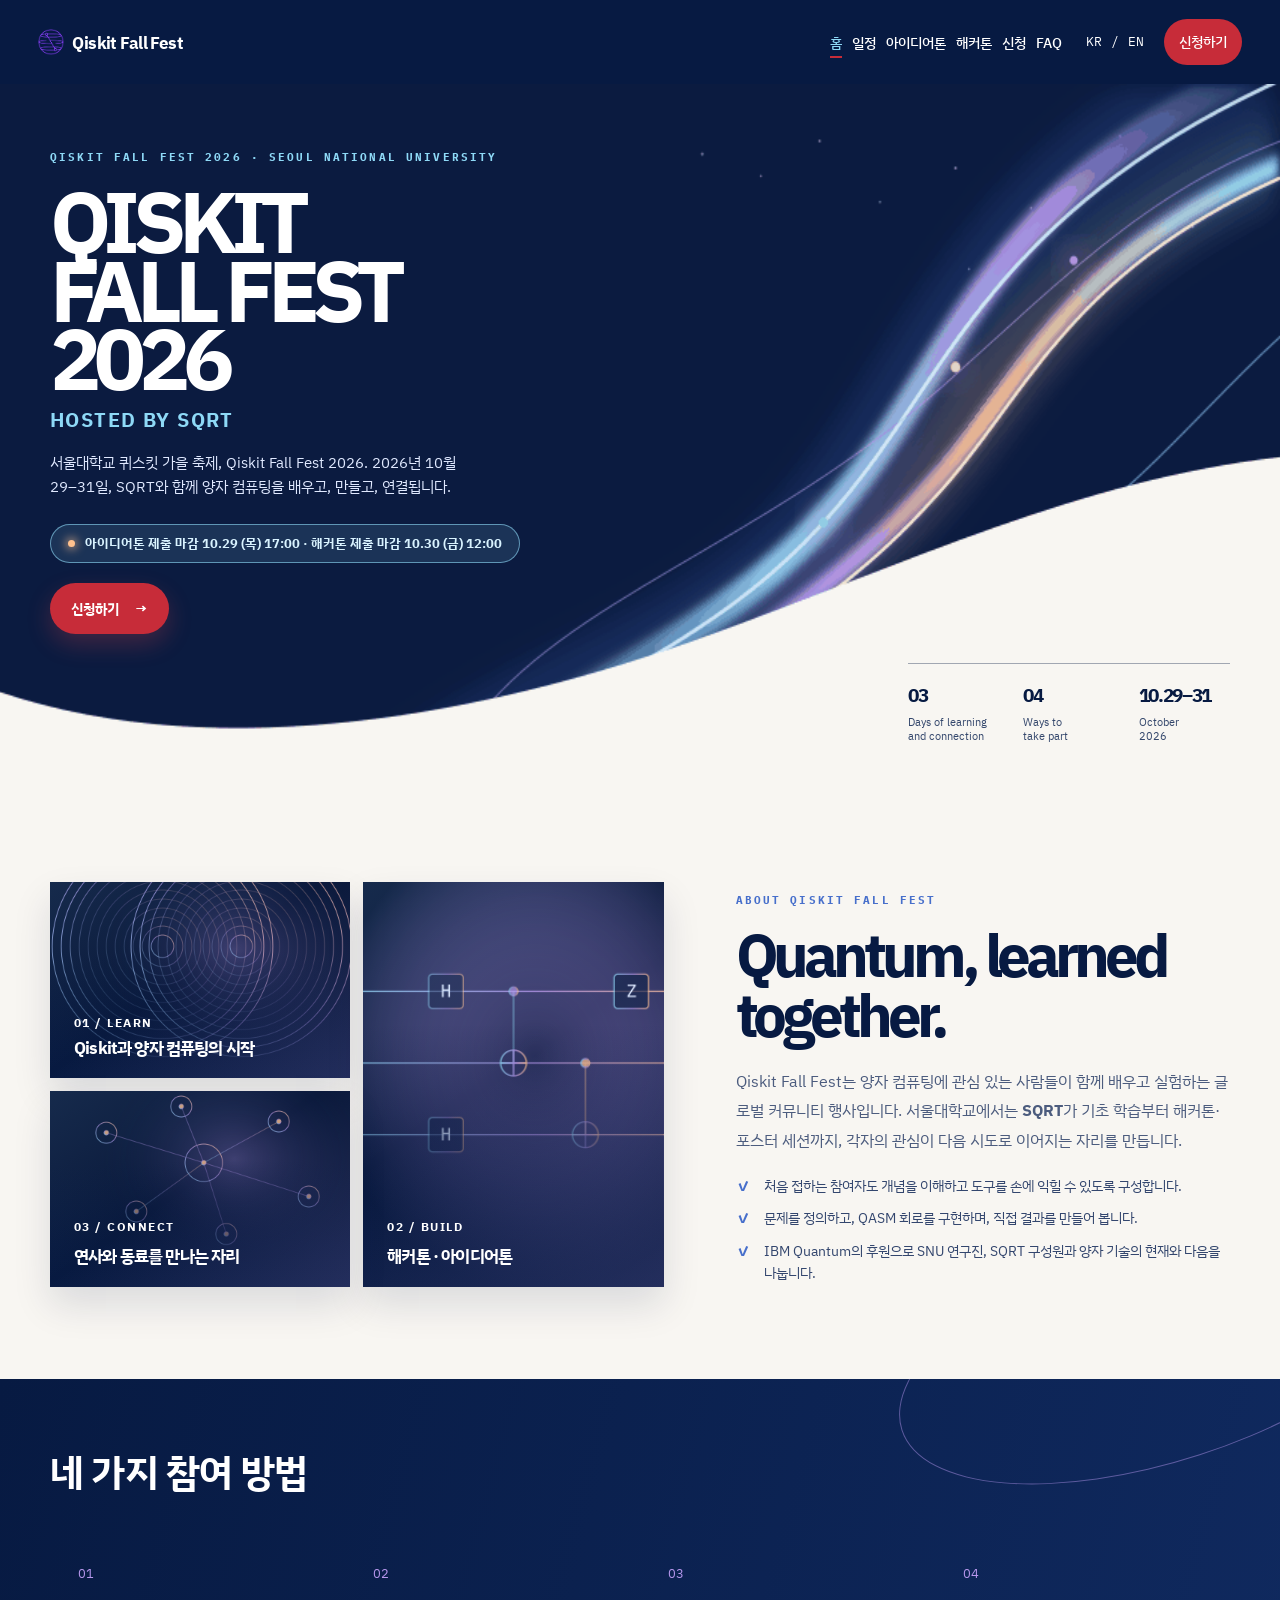
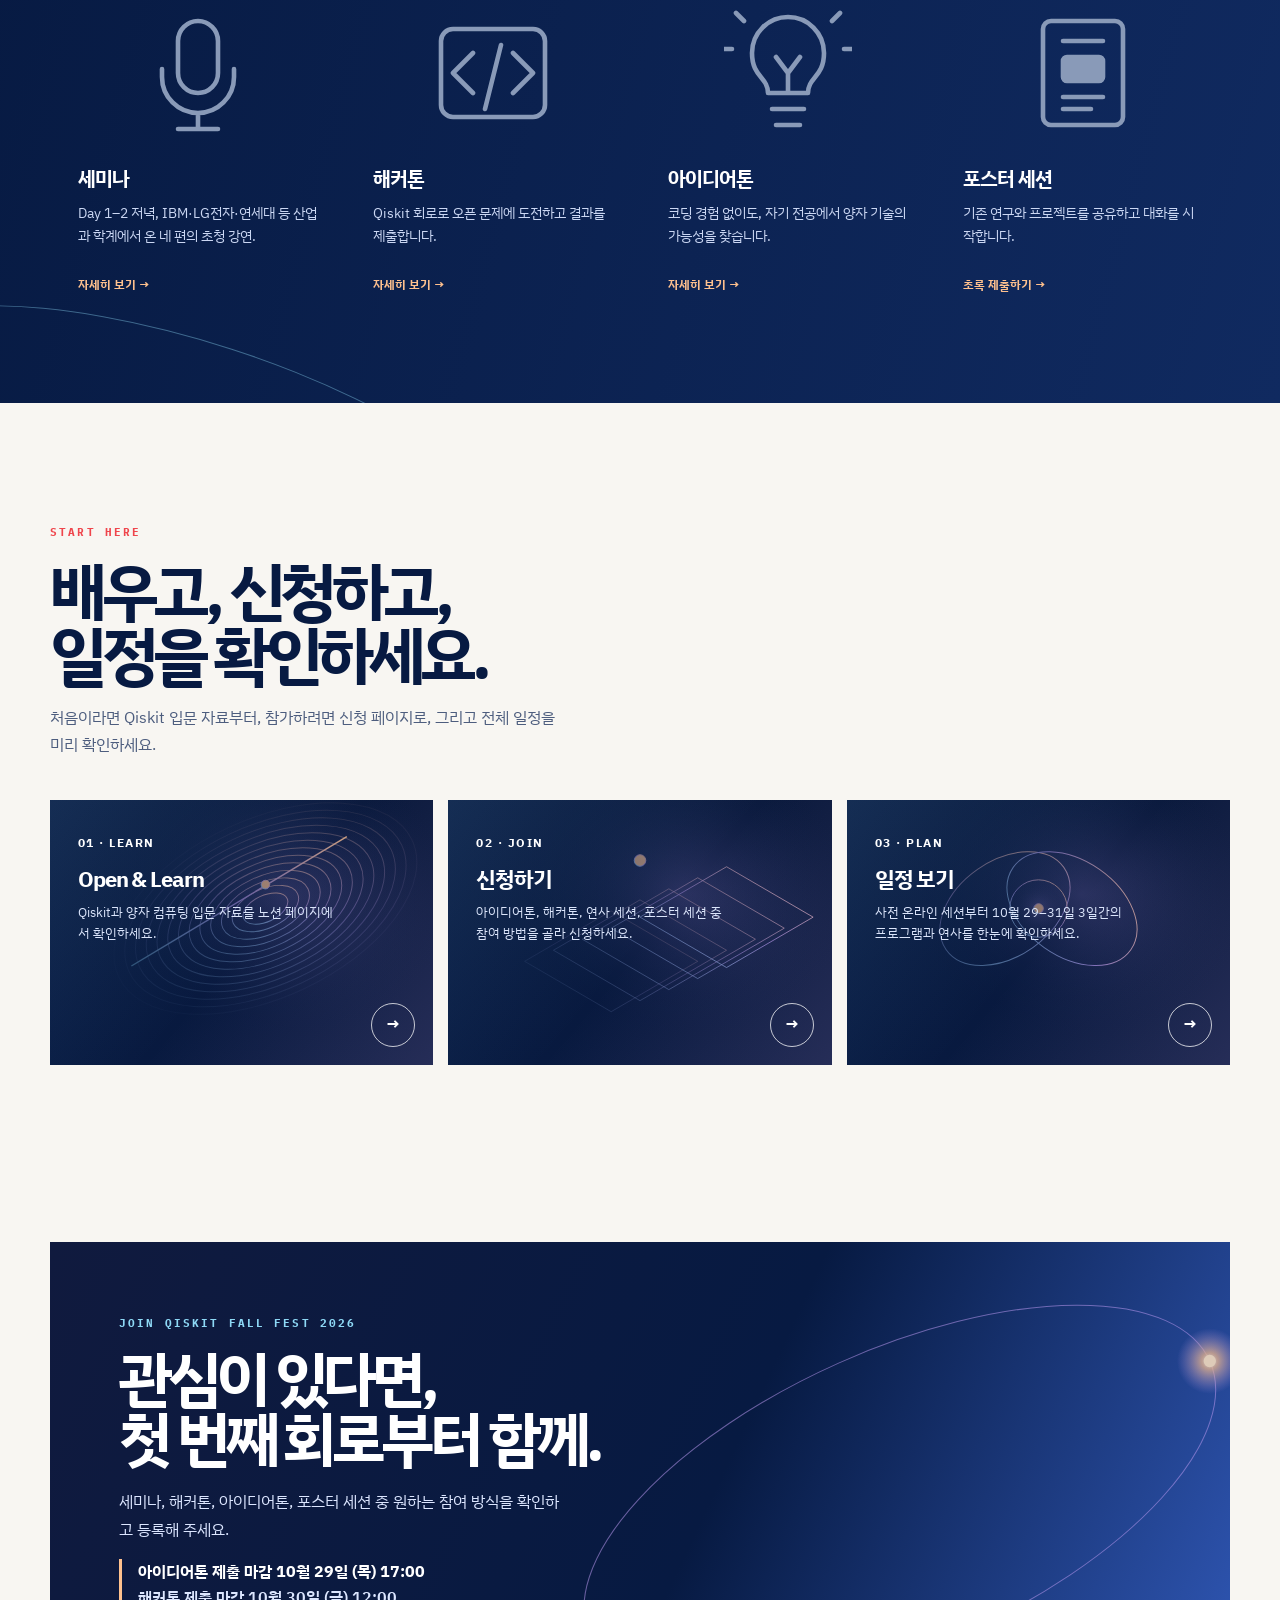
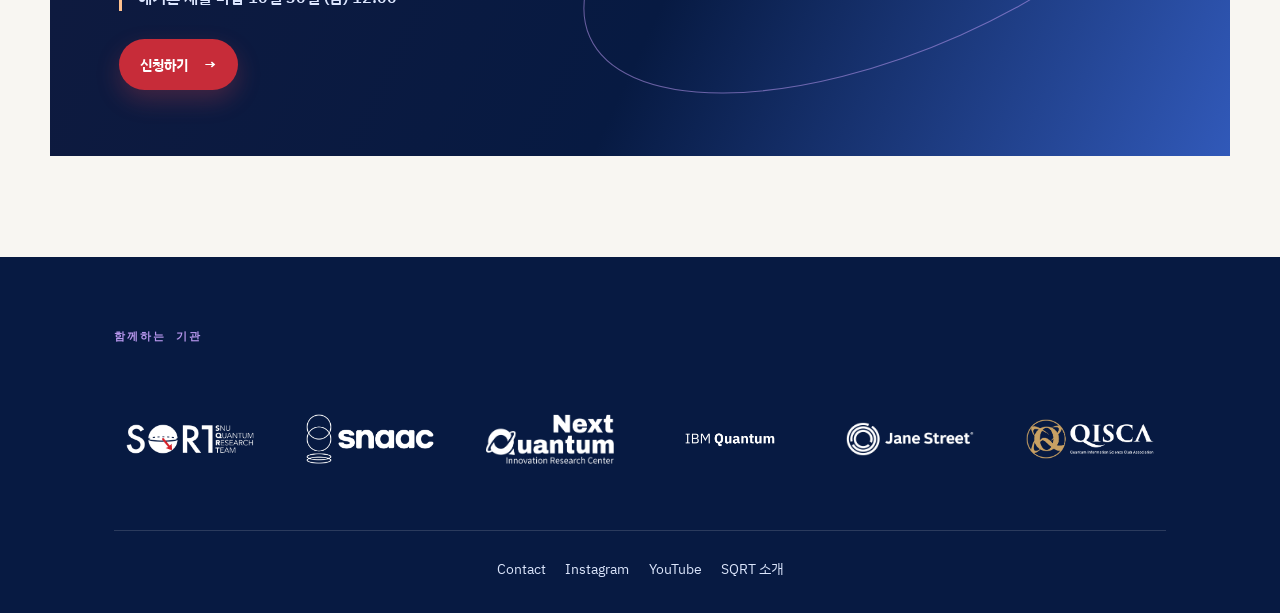
==== index.html @ 40505483 "Collapse the emoji picker behind a toggle; footer Contact restored with Instagram - The emoji grid a" ====
<!doctype html>
<html lang="ko" data-lang="kr">
<head>
<meta charset="utf-8" />
<meta name="viewport" content="width=device-width, initial-scale=1" />
<script>(function(){try{var l=localStorage.getItem('qff-lang')||'kr';document.documentElement.setAttribute('data-lang',l);}catch(e){}})();</script>
<title>Qiskit Fall Fest 2026 at Seoul National University | QFF SNU</title>
<meta name="description" content="Qiskit Fall Fest 2026, hosted by SQRT at Seoul National University, October 29–31. Ideathon submissions close Thu, Oct 29, 17:00 KST and Hackathon submissions close Fri, Oct 30, 12:00 KST. Explore the schedule, talks, Hackathon, Ideathon, and Poster Session.">
<link rel="canonical" href="https://snuquantums.github.io/snu-qff2026/">

<link rel="preconnect" href="https://fonts.googleapis.com">
<link rel="preconnect" href="https://fonts.gstatic.com" crossorigin>
<link href="https://fonts.googleapis.com/css2?family=IBM+Plex+Sans:wght@400;500;600;700&family=IBM+Plex+Sans+KR:wght@400;500;600;700&family=IBM+Plex+Mono:wght@400;500&display=swap" rel="stylesheet">
<link rel="stylesheet" href="assets/style.css?v=c713e26183e5" />
<link rel="stylesheet" href="assets/reference-design.css?v=1a0a80a6299f">
<meta name="google-site-verification" content="VUSuBKBmLw0ICxtq2NHfwkCCopKJOEGQCqw4MlZgKZ0" />
</head>
<body class="reference-home">
<header class="site-header">
  <div class="wrap">
    <a href="index.html" class="brand">
      <span class="mark" aria-hidden="true">
        <svg viewBox="0 0 24 24" fill="none" xmlns="http://www.w3.org/2000/svg">
          <circle cx="12" cy="12" r="2.1" style="fill:var(--navy-ink)"/>
          <ellipse cx="12" cy="12" rx="9" ry="3.6" style="stroke:var(--navy-ink)" stroke-width="1.1"/>
          <ellipse cx="12" cy="12" rx="9" ry="3.6" style="stroke:var(--navy-ink)" stroke-width="1.1" transform="rotate(60 12 12)"/>
          <ellipse cx="12" cy="12" rx="9" ry="3.6" style="stroke:var(--navy-ink)" stroke-width="1.1" transform="rotate(120 12 12)"/>
        </svg>
      </span>
      Qiskit Fall Fest <small>@ SNU · SQRT</small>
    </a>
    <nav class="primary-nav">
      <ul>
        <li><a href="index.html" data-nav="index.html"><span data-kr>홈</span><span data-en>Home</span></a></li>
        <li><a href="schedule.html" data-nav="schedule.html"><span data-kr>일정</span><span data-en>Schedule</span></a></li>
        <li><a href="ideathon.html" data-nav="ideathon.html"><span data-kr>아이디어톤</span><span data-en>Ideathon</span></a></li>
        <li><a href="hackathon.html" data-nav="hackathon.html"><span data-kr>해커톤</span><span data-en>Hackathon</span></a></li>
        <li><a href="register.html" data-nav="register.html"><span data-kr>신청</span><span data-en>Register</span></a></li>
        <li><a href="faq.html" data-nav="faq.html">FAQ</a></li>
      </ul>
      <div class="nav-actions">
        <button class="lang-toggle" data-disabled="false" aria-label="Toggle language">KR / EN</button>
        <a href="register.html" class="btn btn-solid"><span data-kr>신청하기</span><span data-en>Register</span></a>
        <button class="menu-btn" aria-label="Menu"><span></span></button>
      </div>
    </nav>
  </div>
</header>
<main><section class="hero reference-hero" id="top">
    <svg class="hero-visual" viewBox="0 0 1440 700" preserveAspectRatio="none" aria-hidden="true">
      <defs>
        <linearGradient id="qff-blue" x1="0%" y1="100%" x2="100%" y2="0%"><stop offset="0%" stop-color="#476FCB" stop-opacity=".1"/><stop offset="36%" stop-color="#8ED9F6"/><stop offset="76%" stop-color="#B797ED"/><stop offset="100%" stop-color="#476FCB" stop-opacity=".1"/></linearGradient>
        <linearGradient id="qff-warm" x1="0%" y1="100%" x2="100%" y2="0%"><stop offset="0%" stop-color="#8ED9F6" stop-opacity=".06"/><stop offset="38%" stop-color="#B797ED"/><stop offset="61%" stop-color="#FFC18E"/><stop offset="100%" stop-color="#8ED9F6"/></linearGradient>
        <radialGradient id="qff-glow"><stop offset="0%" stop-color="#FFF6E9"/><stop offset="18%" stop-color="#FFC18E" stop-opacity=".95"/><stop offset="49%" stop-color="#B797ED" stop-opacity=".42"/><stop offset="100%" stop-color="#476FCB" stop-opacity="0"/></radialGradient>
        <filter id="qff-soft" x="-40%" y="-40%" width="180%" height="180%"><feGaussianBlur stdDeviation="17"/></filter>
        <filter id="qff-bloom" x="-30%" y="-30%" width="160%" height="160%"><feGaussianBlur stdDeviation="5"/></filter>
      </defs>
      <g fill="#FFFFFF" opacity=".5"><circle cx="790" cy="70" r="1.5"/><circle cx="856" cy="92" r="1.2"/><circle cx="922" cy="57" r="1.4"/><circle cx="990" cy="118" r="1.2"/><circle cx="1075" cy="79" r="1.5"/><circle cx="1160" cy="124" r="1.1"/><circle cx="1260" cy="52" r="1.4"/><circle cx="1342" cy="143" r="1.1"/><circle cx="1208" cy="207" r="1.3"/><circle cx="1090" cy="185" r="1.2"/></g>
      <g class="banner-curves">
      <path d="M420 730 C620 575 815 562 958 398 C1083 255 1137 72 1480 -42" fill="none" stroke="#476FCB" stroke-width="92" opacity=".2" filter="url(#qff-soft)"/>
      <path d="M456 723 C653 581 825 549 973 393 C1092 267 1132 87 1462 -31" fill="none" stroke="url(#qff-blue)" stroke-width="31" opacity=".9" filter="url(#qff-bloom)"/>
      <path d="M481 708 C699 569 843 538 984 385 C1086 274 1141 121 1453 -9" fill="none" stroke="#D9F3FF" stroke-width="4" opacity=".86"/>
      <path d="M566 728 C725 599 883 558 1025 429 C1137 327 1190 183 1446 68" fill="none" stroke="url(#qff-warm)" stroke-width="78" opacity=".23" filter="url(#qff-soft)"/>
      <path d="M579 721 C752 602 890 558 1035 432 C1154 328 1190 191 1443 80" fill="none" stroke="url(#qff-warm)" stroke-width="20" opacity=".98" filter="url(#qff-bloom)"/>
      <path d="M590 713 C762 603 909 562 1044 438 C1154 339 1201 202 1440 94" fill="none" stroke="#FFF0D9" stroke-width="3.5" opacity=".9"/>
      <path d="M651 698 C814 584 974 581 1136 490 C1270 415 1362 300 1480 222" fill="none" stroke="#8ED9F6" stroke-width="2" opacity=".56"/>
      <path d="M530 642 C645 506 864 445 1068 278 C1210 162 1304 80 1490 42" fill="none" stroke="#B797ED" stroke-width="1.4" opacity=".62"/>
      <ellipse cx="1075" cy="278" rx="16" ry="16" fill="url(#qff-glow)" filter="url(#qff-soft)"/><circle cx="1075" cy="278" r="5.5" fill="#F7D2AE"/>
      <ellipse cx="1202" cy="177" rx="14" ry="14" fill="url(#qff-glow)" filter="url(#qff-soft)"/><circle cx="1202" cy="177" r="4.5" fill="#B797ED"/>
      <ellipse cx="928" cy="443" rx="18" ry="18" fill="url(#qff-glow)" filter="url(#qff-soft)"/><circle cx="928" cy="443" r="5" fill="#8ED9F6"/>
      </g>
      <path d="M0 608 C250 683 556 629 795 552 C1025 478 1214 396 1440 373 L1440 700 L0 700Z" fill="#F8F6F2"/>
    </svg>

    <div class="shell hero-copy"><p class="eyebrow">Qiskit Fall Fest 2026 · Seoul National University</p><h1>QISKIT<br>FALL FEST<br>2026<span>Hosted by SQRT</span></h1><p class="summary"><span data-kr>서울대학교 퀴스킷 가을 축제, Qiskit Fall Fest 2026. 2026년 10월 29–31일, SQRT와 함께 양자 컴퓨팅을 배우고, 만들고, 연결됩니다.</span><span data-en>Qiskit Fall Fest 2026, hosted by SQRT at Seoul National University, takes place October 29–31, 2026.<br>Learn, build, and connect through quantum computing.</span></p><p class="reg-open" style="display:inline-flex;align-items:center;gap:10px;margin:0 0 20px;padding:9px 17px;border:1px solid rgba(142,217,246,.6);border-radius:999px;background:rgba(142,217,246,.13);color:#d9f3ff;font-size:.82rem;font-weight:800;line-height:1.45"><span aria-hidden="true" style="width:7px;height:7px;flex:none;border-radius:50%;background:#ffc18e;box-shadow:0 0 10px 2px rgba(255,193,142,.7)"></span><span data-kr>아이디어톤 제출 마감 10.29 (목) 17:00 · 해커톤 제출 마감 10.30 (금) 12:00</span><span data-en>Ideathon deadline Thu, Oct 29, 17:00 · Hackathon deadline Fri, Oct 30, 12:00 KST</span></p><br><a class="pill pill--red" href="register.html"><span data-kr>신청하기</span><span data-en>Register</span> <b>→</b></a></div>
    <div class="shell hero-index"><div><strong>03</strong><span>Days of learning<br>and connection</span></div><div><strong>04</strong><span>Ways to<br>take part</span></div><div><strong>10.29–31</strong><span>October<br>2026</span></div></div>
  </section>
    <section class="about" id="about"><div class="shell about-grid">
      <div class="art-collage" aria-label="활동 미리보기"><article class="art-tile art-tile--a"><span class="tile-label"><span class="tile-number">01 / LEARN</span><span data-kr>Qiskit과 양자 컴퓨팅의 시작</span><span data-en>Discover Qiskit and quantum computing</span></span></article><article class="art-tile art-tile--b"><span class="tile-label"><span class="tile-number">02 / BUILD</span><span data-kr>해커톤 · 아이디어톤</span><span data-en>Hackathon · Ideathon</span></span></article><article class="art-tile art-tile--c"><span class="tile-label"><span class="tile-number">03 / CONNECT</span><span data-kr>연사와 동료를 만나는 자리</span><span data-en>Meet speakers and fellow explorers</span></span></article></div>
      <div class="about-copy"><p class="eyebrow">About Qiskit Fall Fest</p><h2>Quantum, learned<br>together.</h2><p><span data-kr>Qiskit Fall Fest는 양자 컴퓨팅에 관심 있는 사람들이 함께 배우고 실험하는 글로벌 커뮤니티 행사입니다. 서울대학교에서는 <b>SQRT</b>가 기초 학습부터 해커톤·포스터 세션까지, 각자의 관심이 다음 시도로 이어지는 자리를 만듭니다.</span><span data-en>Qiskit Fall Fest brings a global community together to learn and experiment with quantum computing. At SNU, <b>SQRT</b> connects introductory learning, the hackathon, ideathon, and poster session—helping curiosity become a next step.</span></p><ul class="experience-list"><li><span data-kr>처음 접하는 참여자도 개념을 이해하고 도구를 손에 익힐 수 있도록 구성합니다.</span><span data-en>Start with concepts and tools, even if quantum computing is new to you.</span></li><li><span data-kr>문제를 정의하고, QASM 회로를 구현하며, 직접 결과를 만들어 봅니다.</span><span data-en>Define a problem, implement QASM circuits, and build a result.</span></li><li><span data-kr>IBM Quantum의 후원으로 SNU 연구진, SQRT 구성원과 양자 기술의 현재와 다음을 나눕니다.</span><span data-en>Explore quantum computing with SNU researchers and SQRT, supported by IBM Quantum.</span></li></ul></div>
    </div></section>

<section class="program" id="program"><div class="shell"><h2 class="program-heading"><span data-kr>네 가지 참여 방법</span><span data-en>Four ways to take part</span></h2><div class="program-grid"><article class="program-item"><span class="program-number">01</span><span class="program-art icon-art" style="mask-image:url(assets/icons/speakers.svg);-webkit-mask-image:url(assets/icons/speakers.svg)" aria-hidden="true"></span><h3><span data-kr>세미나</span><span data-en>Seminar</span></h3><p><span data-kr>Day 1–2 저녁, IBM·LG전자·연세대 등 산업과 학계에서 온 네 편의 초청 강연.</span><span data-en>Four invited talks from industry and academia, including IBM, LG Electronics, and Yonsei, on the Day 1 and 2 evenings.</span></p><a href="schedule.html#day-1"><span data-kr>자세히 보기</span><span data-en>Learn more</span> →</a></article><article class="program-item"><span class="program-number">02</span><span class="program-art icon-art" style="mask-image:url(assets/icons/hackathon.svg);-webkit-mask-image:url(assets/icons/hackathon.svg)" aria-hidden="true"></span><h3><span data-kr>해커톤</span><span data-en>Hackathon</span></h3><p><span data-kr>Qiskit 회로로 오픈 문제에 도전하고 결과를 제출합니다.</span><span data-en>Solve an open-ended problem with Qiskit and submit your circuit.</span></p><a href="hackathon.html"><span data-kr>자세히 보기</span><span data-en>Learn more</span> →</a></article><article class="program-item"><span class="program-number">03</span><span class="program-art icon-art" style="mask-image:url(assets/icons/idea.svg);-webkit-mask-image:url(assets/icons/idea.svg)" aria-hidden="true"></span><h3><span data-kr>아이디어톤</span><span data-en>Ideathon</span></h3><p><span data-kr>코딩 경험 없이도, 자기 전공에서 양자 기술의 가능성을 찾습니다.</span><span data-en>Explore quantum ideas from your field. No coding experience required.</span></p><a href="ideathon.html"><span data-kr>자세히 보기</span><span data-en>Learn more</span> →</a></article><article class="program-item"><span class="program-number">04</span><span class="program-art icon-art" style="mask-image:url(assets/icons/posters.svg);-webkit-mask-image:url(assets/icons/posters.svg)" aria-hidden="true"></span><h3><span data-kr>포스터 세션</span><span data-en>Poster Session</span></h3><p><span data-kr>기존 연구와 프로젝트를 공유하고 대화를 시작합니다.</span><span data-en>Share existing research and projects, and start a conversation.</span></p><a href="register.html#poster"><span data-kr>초록 제출하기</span><span data-en>Submit an abstract</span> →</a></article></div></div></section>    <section class="festival" id="start"><div class="shell">
      <div class="event-head"><div class="event-title"><p class="eyebrow">Start here</p><h2><span data-kr>배우고, 신청하고,<br>일정을 확인하세요.</span><span data-en>Learn. Register.<br>Plan your days.</span></h2><p><span data-kr>처음이라면 Qiskit 입문 자료부터, 참가하려면 신청 페이지로, 그리고 전체 일정을 미리 확인하세요.</span><span data-en>New to quantum? Start with the Qiskit primer. Ready to join? Register. Then check the full schedule.</span></p></div></div>
      <div class="event-cards"><a class="event-card event-card--one" href="https://app.notion.com/p/QISKIT-1-3f98a999eff180729aeac6d5452087d5?source=copy_link" target="_blank" rel="noopener"><span class="day-label">01 · LEARN</span><h3>Open &amp; Learn</h3><p><span data-kr>Qiskit과 양자 컴퓨팅 입문 자료를 노션 페이지에서 확인하세요.</span><span data-en>Read the Qiskit and quantum computing primer on our Notion page.</span></p><span class="go" aria-hidden="true">→</span></a><a class="event-card event-card--two" href="register.html"><span class="day-label">02 · JOIN</span><h3><span data-kr>신청하기</span><span data-en>Register</span></h3><p><span data-kr>아이디어톤, 해커톤, 연사 세션, 포스터 세션 중 참여 방법을 골라 신청하세요.</span><span data-en>Pick the Ideathon, Hackathon, speaker sessions, or poster session and sign up.</span></p><span class="go" aria-hidden="true">→</span></a><a class="event-card event-card--three" href="schedule.html"><span class="day-label">03 · PLAN</span><h3><span data-kr>일정 보기</span><span data-en>Schedule</span></h3><p><span data-kr>사전 온라인 세션부터 10월 29–31일 3일간의 프로그램과 연사를 한눈에 확인하세요.</span><span data-en>See the pre-festival online sessions and the Oct 29–31 program with speakers.</span></p><span class="go" aria-hidden="true">→</span></a></div>
    </div></section>

    <section class="shell"><div class="join" id="register"><svg class="join-orbit" viewBox="0 0 800 500" aria-hidden="true"><defs><radialGradient id="particle-glow"><stop stop-color="#fff4e5"/><stop offset=".25" stop-color="#ffc18e" stop-opacity=".8"/><stop offset="1" stop-color="#b797ed" stop-opacity="0"/></radialGradient></defs><ellipse cx="400" cy="250" rx="330" ry="145" transform="rotate(-24 400 250)" fill="none" stroke="#b797ed" stroke-opacity=".65"/><g class="orbit-particle"><circle r="32" fill="url(#particle-glow)"/><circle r="6" fill="#ffe3bf"/></g></svg><p class="eyebrow">Join Qiskit Fall Fest 2026</p><h2><span data-kr>관심이 있다면,<br>첫 번째 회로부터 함께.</span><span data-en>Bring your curiosity.<br>Find your next step.</span></h2><p><span data-kr>세미나, 해커톤, 아이디어톤, 포스터 세션 중 원하는 참여 방식을 확인하고 등록해 주세요.</span><span data-en>Choose your way to participate: Seminar, Hackathon, Ideathon, or Poster Session.</span></p><p style="max-width:460px;margin:-14px 0 28px;padding-left:16px;border-left:3px solid #ffc18e;color:#fff;font-weight:800;line-height:1.6"><span data-kr>아이디어톤 제출 마감 10월 29일 (목) 17:00<br><span style="font-weight:600;color:#dce6ff">해커톤 제출 마감 10월 30일 (금) 12:00</span></span><span data-en>Ideathon deadline Thu, Oct 29, 17:00 KST<br><span style="font-weight:600;color:#dce6ff">Hackathon deadline Fri, Oct 30, 12:00 KST</span></span></p><a class="pill pill--red" href="register.html"><span data-kr>신청하기</span><span data-en>Register</span> <b>→</b></a></div></section>
  </main>
<footer class="site-footer">
  <div class="wrap">
    <div class="partner-section"><p class="eyebrow"><span data-kr>함께하는 기관</span><span data-en>Our partners</span></p><div class="partner-logos">
<a href="https://sites.google.com/view/sqrt-quantum" aria-label="SQRT"><img src="assets/partners/sqrt.png" alt="SQRT" width="800" height="192" loading="lazy"></a>
<a href="https://snaac.co.kr/" aria-label="SNAAC"><img src="assets/partners/snaac.png" alt="SNAAC" loading="lazy"></a>
<a href="https://nextquantum.snu.ac.kr/" aria-label="NextQuantum"><img src="assets/partners/irc.png" alt="NextQuantum" loading="lazy"></a>
<a href="https://quantum.ibm.com/" aria-label="IBM Quantum"><img src="assets/partners/ibm-quantum.png" alt="IBM Quantum" loading="lazy"></a>
<a href="https://www.janestreet.com/" aria-label="Jane Street"><img src="assets/partners/jane-street.png" alt="Jane Street" loading="lazy"></a>
<a href="https://qisca.org/" aria-label="QISCA"><img src="assets/partners/qisca.png" alt="QISCA" loading="lazy"></a>
</div></div>
    <div class="footer-links">
      <a href="mailto:snuquantums@gmail.com">Contact</a>
      <a href="https://www.instagram.com/snu_sqrt/?hl=en" target="_blank" rel="noopener">Instagram</a>
      <a href="https://www.youtube.com/@sqrtsnuquantumresearchteam6066">YouTube</a>
      <a href="https://sites.google.com/view/sqrt-quantum"><span data-kr>SQRT 소개</span><span data-en>About SQRT</span></a>
    </div>
  </div>
</footer>
<script src="assets/script.js?v=a6612f676125"></script>
</body>
</html>
---- assets/style.css ----
/* Qiskit Fall Fest — Luminous Editorial: ivory, midnight navy, and radiant light. */

:root{
  /* Shared editorial palette across all event pages. */
  --paper: #faf9f7;
  --paper-alt: #f0ecf7;
  --paper-line: #dcdde5;
  --ink: #0b1c40;
  --ink-soft: #505c73;

  --navy: #081831;
  --navy-alt: #17294b;
  --navy-line: rgba(255,255,255,.16);
  --navy-ink: #faf9ff;
  --navy-ink-soft: #c5cee1;

  --accent: #182e55;
  --accent-ink: #ffffff;
  --accent-strong: #67478e;
  --accent-tint: #eae2f7;
  --accent-on-navy: #d9c4ff;
  --accent-glow: #f4d7d6;

  --tag-blue: #5596e6;
  --tag-blue-onpaper: #0f62fe;
  --tag-teal: #17294b;
  --tag-violet: #7953ac;

  --header-bg: rgba(250,249,247,.95);

  /* -- form feedback (submission / leaderboard states) -- */
  --success: #1f7a4d;
  --success-tint: #e6f2e6;
  --error: #a3341c;
  --error-tint: #f7e6dd;

  /* -- type -- */
  --font-sans: "IBM Plex Sans KR", "IBM Plex Sans", -apple-system, system-ui, sans-serif;
  --font-mono: "IBM Plex Mono", ui-monospace, "SFMono-Regular", monospace;

  /* -- one radius system, applied by element role -- */
  --r-sm: 6px;
  --r-md: 12px;
  --r-lg: 22px;

  /* -- spacing scale -- */
  --sp-1: .5rem;
  --sp-2: 1rem;
  --sp-3: 1.5rem;
  --sp-4: 2.5rem;
  --sp-5: 4rem;
  --sp-6: 6.5rem;

  --content-w: 1240px;
}

*{ box-sizing: border-box; }
html{ scroll-behavior: smooth; }
html, body{ max-width: 100%; overflow-x: hidden; }
body{
  margin: 0;
  font-family: var(--font-sans);
  background: var(--paper);
  color: var(--ink);
  line-height: 1.55;
  -webkit-font-smoothing: antialiased;
  transition: background .25s ease, color .25s ease;
}
[class]{ transition: background .25s ease, color .25s ease, border-color .25s ease; }
img{ max-width: 100%; display:block; }
a{ color: inherit; }
.wrap{
  max-width: var(--content-w);
  margin: 0 auto;
  padding: 0 var(--sp-3);
}
section{ padding: var(--sp-6) 0; }
h1,h2,h3,h4{ margin: 0 0 var(--sp-2); letter-spacing: -0.02em; line-height: 1.08; font-weight: 650; }
h1{ font-size: clamp(2.1rem, 5vw, 3.6rem); letter-spacing: -0.03em; }
h2{ font-size: clamp(1.6rem, 3vw, 2.3rem); }
h3{ font-size: 1.25rem; }
p{ margin: 0 0 var(--sp-2); }
.lede{ max-width: 65ch; color: var(--ink-soft); font-size: 1.08rem; }
.navy .lede{ color: var(--navy-ink-soft); }

/* -- reduced motion -- */
@media (prefers-reduced-motion: reduce){
  *{ animation: none !important; transition: none !important; scroll-behavior: auto !important; }
}

/* ---------------------------------------------------------------------- */
/* Header / nav                                                            */
/* ---------------------------------------------------------------------- */
.site-header{
  position: sticky; top:0; z-index: 50;
  background: var(--header-bg);
  backdrop-filter: blur(8px);
  border-bottom: 1px solid var(--paper-line);
  transition: background .2s ease;
}
.site-header .wrap{
  display:flex; align-items:center; justify-content:space-between;
  height: 72px; max-width: 1280px;
}
.brand{
  display:flex; align-items:baseline; gap:.5rem;
  font-weight:700; font-size:1.05rem; text-decoration:none; color:var(--ink);
  white-space: nowrap;
}
.brand small{ font-weight:500; color:var(--ink-soft); font-size:.72rem; letter-spacing:.02em; }
.brand .mark{
  width: 26px; height: 26px; border-radius: var(--r-sm);
  background: var(--navy);
  display:inline-flex; align-items:center; justify-content:center;
  flex: none;
}
.brand .mark svg{ width:14px; height:14px; }

nav.primary-nav{ display:flex; align-items:center; gap: var(--sp-3); }
nav.primary-nav ul{ list-style:none; display:flex; gap: 1.4rem; margin:0; padding:0; }
nav.primary-nav a{
  text-decoration:none; color: var(--ink-soft); font-size:.94rem; font-weight:500;
  padding: .3rem 0; border-bottom: 2px solid transparent;
}
nav.primary-nav a:hover, nav.primary-nav a[aria-current="page"]{
  color: var(--ink); border-bottom-color: var(--accent);
}
.nav-actions{ display:flex; align-items:center; gap:.6rem; }
.lang-toggle{
  font-family: var(--font-mono); font-size:.72rem; letter-spacing:.03em;
  background: var(--paper-alt); border:1px solid var(--paper-line); color: var(--ink-soft);
  border-radius: var(--r-sm); padding: .38rem .6rem; cursor:pointer;
}
.lang-toggle:hover{ color: var(--ink); }
.lang-toggle[data-disabled="true"]{ opacity:.55; cursor:not-allowed; }
.menu-btn{ display:none; background:none; border:none; cursor:pointer; padding:.4rem; }
.menu-btn span, .menu-btn::before, .menu-btn::after{ content:""; display:block; width:22px; height:2px; background:var(--ink); margin:5px 0; }

/* ---------------------------------------------------------------------- */
/* Buttons / chips                                                         */
/* ---------------------------------------------------------------------- */
.btn{
  display:inline-flex; align-items:center; gap:.5rem;
  font-family: var(--font-sans); font-weight:600; font-size: .96rem;
  padding: .85rem 1.4rem; border-radius: var(--r-sm);
  text-decoration:none; white-space:nowrap; border: 1.5px solid transparent;
  cursor:pointer;
}
.btn-solid{ background: var(--accent); color: var(--accent-ink); }
.btn-solid:hover{ filter: brightness(.88); }
.btn-outline{ background: transparent; border-color: currentColor; color: inherit; }
.navy .btn-outline{ color: var(--navy-ink); }
.navy .btn-outline:hover{ background: rgba(255,255,255,.08); }
.paper-surface .btn-outline{ color: var(--ink); }
.paper-surface .btn-outline:hover{ background: var(--paper-alt); }
.btn-outline.on-navy-accent{ color: var(--accent-on-navy); border-color: var(--accent-on-navy); }

.chip{
  display:inline-flex; align-items:center; gap:.4rem;
  font-size:.82rem; font-weight:600; padding:.35rem .7rem;
  border-radius: var(--r-sm); background: var(--accent-tint); color: var(--accent-strong);
}
.chip.tbd{
  font-family: var(--font-mono); font-weight:500; letter-spacing:.04em;
  background: transparent; border: 1px dashed var(--ink-soft); color: var(--ink-soft);
}
.navy .chip.tbd{ border-color: var(--navy-ink-soft); color: var(--navy-ink-soft); }
.eyebrow{
  font-family: var(--font-mono); font-size:.78rem; letter-spacing:.08em; text-transform:uppercase;
  color: var(--accent-strong); font-weight:600; display:inline-block; margin-bottom:.6rem;
}
.navy .eyebrow{ color: var(--accent-on-navy); }

/* ---------------------------------------------------------------------- */
/* Zone helpers                                                            */
/* ---------------------------------------------------------------------- */
.navy{ background: var(--navy); color: var(--navy-ink); }
.paper-surface{ background: var(--paper); }
.alt-surface{ background: var(--paper-alt); }

/* ---------------------------------------------------------------------- */
/* Hero                                                                    */
/* ---------------------------------------------------------------------- */
.hero{
  background: var(--navy); color: var(--navy-ink);
  padding: var(--sp-5) 0 var(--sp-6);
  position:relative; overflow:hidden;
}
.hero .wrap{
  display:grid; grid-template-columns: 1.15fr .85fr; gap: var(--sp-4);
  align-items:center; position:relative; z-index:2;
}
.hero-copy h1{ margin-bottom: var(--sp-2); }
.hero-copy .date-chip{
  font-family: var(--font-mono); font-size:.85rem; color: var(--navy-ink-soft);
  border: 1px dashed var(--navy-line); border-radius: var(--r-sm);
  display:inline-flex; padding:.3rem .7rem; margin-bottom: var(--sp-2);
}
.hero-cta{ display:flex; gap: 1rem; margin-top: var(--sp-3); flex-wrap:wrap; }
.hero-diagram{ opacity:.95; }
.hero-diagram .pulse{ animation: pulse 2.4s ease-in-out infinite; transform-origin: center; }
.hero-diagram .pulse:nth-child(2){ animation-delay: .5s; }
.hero-diagram .pulse:nth-child(3){ animation-delay: 1s; }
@keyframes pulse{
  0%, 100%{ opacity:.55; transform: scale(1); }
  50%{ opacity:1; transform: scale(1.35); }
}
@media (prefers-reduced-motion: reduce){
  .hero-diagram .pulse{ animation: none; opacity: .9; }
}

/* underline squiggle accent under a key hero word */
.squiggle-wrap{ position:relative; display:inline-block; }
.squiggle-wrap svg{ position:absolute; left:0; bottom:-.14em; width:100%; height:.3em; }

/* diagonal seam between stacked navy/paper sections */
.diagonal-cut{ position:relative; }
.diagonal-cut::after{
  content:""; position:absolute; left:0; right:0; bottom:-1px; height:56px;
  background: inherit; clip-path: polygon(0 100%, 100% 40%, 100% 100%);
  z-index:1; pointer-events:none;
}
.diagonal-cut.to-paper::after{ background: var(--paper); }
.diagonal-cut.to-alt::after{ background: var(--paper-alt); }
.diagonal-cut.to-navy::after{ background: var(--navy); }

/* ticker strip */
.ticker{
  background: var(--accent); color: var(--accent-ink); overflow:hidden; white-space:nowrap;
  border-bottom: 1px solid rgba(0,0,0,.08);
  transition: background .2s ease;
}
.ticker-track{
  display:inline-flex; align-items:center; gap: 2.5rem;
  padding: .55rem 0; font-family: var(--font-mono); font-size:.82rem; letter-spacing:.04em;
  animation: ticker 26s linear infinite;
}
.ticker:hover .ticker-track{ animation-play-state: paused; }
.ticker-track span{ display:inline-flex; align-items:center; gap:2.5rem; }
@keyframes ticker{ from{ transform: translateX(0); } to{ transform: translateX(-50%); } }
@media (prefers-reduced-motion: reduce){ .ticker-track{ animation: none; } }

/* stat band */
.stat-band{ display:grid; grid-template-columns: repeat(3,1fr); gap: var(--sp-3); margin-top: var(--sp-3); }
.stat{ border-top: 3px solid var(--accent); padding-top: var(--sp-1); }
.stat .num{ font-family: var(--font-mono); font-size: clamp(2.2rem,4vw,3.2rem); font-weight:600; color: var(--ink); display:block; letter-spacing:-0.02em; }
.stat .label{ color: var(--ink-soft); font-size:.95rem; }

/* hover lift for interactive surfaces */
.bento .card, .speaker-card, .route-card, .split-card{
  transition: transform .18s ease, box-shadow .18s ease;
}


.btn{ transition: background .15s ease, filter .15s ease, transform .12s ease; }
.btn:active{ transform: translateY(1px); }
@media (prefers-reduced-motion: reduce){
  .bento .card, .speaker-card, .route-card, .split-card, .btn{ transition:none; }
}

/* ---------------------------------------------------------------------- */
/* Who-is-this-for band                                                    */
/* ---------------------------------------------------------------------- */
.split-band{
  display:grid; grid-template-columns: .95fr 1.05fr; gap: var(--sp-3);
  align-items:stretch;
}
.split-card{
  border-radius: var(--r-md); padding: var(--sp-4);
  border: 1px solid var(--paper-line);
}
.split-card.for-experienced{ background: var(--navy); color: var(--navy-ink); border-color: var(--navy); }
.split-card.for-new{ background: var(--accent-tint); border-color: var(--paper-line); }
.split-card h3{ font-size:1.3rem; }
.major-chips{ display:flex; flex-wrap:wrap; gap:.5rem; margin-top: var(--sp-3); }
.major-chip{
  font-size:.85rem; padding:.4rem .8rem; border-radius: var(--r-sm);
  background: var(--paper); border: 1px solid var(--paper-line); color: var(--ink-soft);
}

/* ---------------------------------------------------------------------- */
/* Timeline                                                                */
/* ---------------------------------------------------------------------- */
.timeline{ position:relative; padding-top: var(--sp-2); }
.timeline-track{
  position:relative; display:grid; grid-template-columns: repeat(3,1fr); gap: var(--sp-2);
  padding-top: var(--sp-4);
}
.timeline-track::before{
  /* line must run exactly from the Day 1 dot's center to the Day 3 dot's
     center, not an arbitrary inset - dot centers sit 8px (half the dot
     width) from the start of the 1st and 3rd grid columns. */
  content:""; position:absolute; top: calc(var(--sp-4) + 13px);
  left: 8px; right: calc(33.333% - 18.667px); height:2px;
  background: var(--paper-line);
}
.timeline-day{ position:relative; padding-top: var(--sp-4); }
.timeline-day::before{
  content:""; position:absolute; top:6px; left:0; width:16px; height:16px;
  border-radius:50%; background: var(--navy); border:3px solid var(--paper);
  box-shadow: 0 0 0 1px var(--paper-line);
}
.timeline-day h4{ font-family: var(--font-mono); font-size:.85rem; text-transform:uppercase; letter-spacing:.05em; color: var(--ink-soft); margin-bottom:.3rem; }
.poster-flag{
  display:inline-flex; align-items:center; gap:.4rem; margin-top: var(--sp-2);
  font-size:.82rem; background: var(--paper); border:1px dashed var(--tag-teal); color: var(--tag-teal);
  padding:.3rem .6rem; border-radius: var(--r-sm);
}

/* ---------------------------------------------------------------------- */
/* Programs bento grid                                                     */
/* ---------------------------------------------------------------------- */
.bento{
  display:grid; grid-template-columns: repeat(4, 1fr); grid-template-rows: auto auto;
  gap: var(--sp-2);
}
.bento .card{ border-radius: var(--r-md); padding: var(--sp-3); border:1px solid var(--paper-line); background:var(--paper-alt); }
.bento .card.wide{ grid-column: span 4; background: var(--navy); color: var(--navy-ink); border-color: var(--navy); display:flex; align-items:center; justify-content:space-between; gap: var(--sp-3); flex-wrap:wrap; }
.bento .card.trackA{ grid-column: span 2; background: var(--navy-alt); color: var(--navy-ink); border-color: var(--navy); }
.bento .card.trackB{ grid-column: span 2; background: var(--accent-tint); border-color: var(--paper-line); }
.bento .card.poster{ grid-column: span 4; background: transparent; border: 1.5px solid var(--tag-teal); }
.card .tag{ font-family: var(--font-mono); font-size:.72rem; text-transform:uppercase; letter-spacing:.05em; }
.card.trackA .tag{ color: var(--tag-blue); }
.card.trackB .tag{ color: var(--accent-strong); }
.card.poster .tag{ color: var(--tag-teal); }

/* ---------------------------------------------------------------------- */
/* Comparison table (hackathon)                                            */
/* ---------------------------------------------------------------------- */
table.compare{ width:100%; border-collapse: collapse; margin-top: var(--sp-3); }
table.compare th, table.compare td{ text-align:left; padding: .85rem 1rem; border-bottom:1px solid var(--paper-line); vertical-align:top; }
table.compare th{ font-size:.8rem; text-transform:uppercase; letter-spacing:.04em; color: var(--ink-soft); font-weight:600; }
table.compare td.trackA-col{ color: var(--ink); }
table.compare .col-label{ font-weight:600; }

/* ---------------------------------------------------------------------- */
/* Track panels (hackathon page)                                           */
/* ---------------------------------------------------------------------- */
.track-panel{ padding: var(--sp-5) 0; position:relative; }
.track-panel.trackB{ background: var(--paper-alt); }
.track-panel.trackA{ background: var(--navy); color: var(--navy-ink); }
.track-panel .wrap{ display:grid; grid-template-columns: .9fr 1.1fr; gap: var(--sp-4); align-items:start; }
.track-panel h2{ display:flex; align-items:center; gap: .6rem; }
.track-badge{ display:inline-block; margin-bottom:.7rem; font-family: var(--font-mono); font-size:.78rem; padding:.25rem .6rem; border-radius: var(--r-sm); }
.trackB .track-badge{ background: var(--accent); color: var(--accent-ink); }
.trackA .track-badge{ background: rgba(255,255,255,.12); color: var(--accent-on-navy); border: 1px solid var(--navy-line); }
.trackA code, .trackA .mono{ font-family: var(--font-mono); }
.feature-list{ list-style:none; padding:0; margin: var(--sp-2) 0; display:grid; gap:.6rem; }
.feature-list li{ padding-left: 1.3rem; position:relative; }
.feature-list li::before{ content:""; position:absolute; left:0; top:.5em; width:7px; height:7px; border-radius:2px; background: currentColor; opacity:.45; }

/* ---------------------------------------------------------------------- */
/* Speakers                                                                */
/* ---------------------------------------------------------------------- */
.speaker-group{ padding: var(--sp-5) 0; border-top: 1px solid var(--paper-line); }
.speaker-group .group-label{
  font-family: var(--font-mono); font-size:.8rem; text-transform:uppercase; letter-spacing:.06em;
  display:inline-flex; align-items:center; gap:.5rem; margin-bottom: var(--sp-1);
}
.speaker-group .group-label::before{ content:""; width:10px; height:10px; border-radius:2px; }
.speaker-group.ibm{ border-top-color: var(--tag-blue); }
.speaker-group.ibm .group-label{ color: var(--tag-blue-onpaper); }
.speaker-group.ibm .group-label::before{ background: var(--tag-blue); }
.speaker-group.prof{ border-top-color: var(--tag-teal); }
.speaker-group.prof .group-label{ color: var(--tag-teal); }
.speaker-group.prof .group-label::before{ background: var(--tag-teal); }
.speaker-group.sqrt{ border-top-color: var(--tag-violet); }
.speaker-group.sqrt .group-label{ color: var(--tag-violet); }
.speaker-group.sqrt .group-label::before{ background: var(--tag-violet); }

.speaker-grid{ display:grid; grid-template-columns: repeat(3, 1fr); gap: var(--sp-2); margin-top: var(--sp-3); }
.speaker-card{ border:1px solid var(--paper-line); border-radius: var(--r-md); padding: var(--sp-2); background: var(--paper); }
.speaker-photo{
  width:100%; aspect-ratio: 4/3; border-radius: var(--r-sm); background: var(--paper-alt);
  display:flex; align-items:center; justify-content:center; color: var(--ink-soft); margin-bottom: var(--sp-1);
  font-family: var(--font-mono); font-size:.78rem;
}
.speaker-name{ font-weight:600; }
.speaker-role{ font-size:.85rem; color: var(--ink-soft); }

/* ---------------------------------------------------------------------- */
/* FAQ                                                                     */
/* ---------------------------------------------------------------------- */
details.faq-item{ border-bottom:1px solid var(--paper-line); padding: var(--sp-2) 0; }
details.faq-item summary{ cursor:pointer; font-weight:600; font-size:1.05rem; list-style:none; display:flex; justify-content:space-between; align-items:center; gap:1rem; }
details.faq-item summary::-webkit-details-marker{ display:none; }
.faq-toggle{ position:relative; width:14px; height:14px; flex:none; }
.faq-toggle::before, .faq-toggle::after{ content:""; position:absolute; background: var(--ink-soft); border-radius:1px; transition: transform .15s ease; }
.faq-toggle::before{ top:6px; left:0; width:14px; height:2px; }
.faq-toggle::after{ top:0; left:6px; width:2px; height:14px; }
details.faq-item[open] .faq-toggle::after{ transform: rotate(90deg); opacity:0; }
details.faq-item p{ margin-top:.7rem; color: var(--ink-soft); max-width: 65ch; }

/* ---------------------------------------------------------------------- */
/* Register route cards                                                   */
/* ---------------------------------------------------------------------- */
.route-grid{ display:grid; grid-template-columns: repeat(2,1fr); gap: var(--sp-2); }
.route-card{ border:1px solid var(--paper-line); border-radius: var(--r-md); padding: var(--sp-3); background: var(--paper-alt); }
.route-card .btn{ margin-top: var(--sp-2); }

/* ---------------------------------------------------------------------- */
/* Submission form (submit.html)                                          */
/* ---------------------------------------------------------------------- */
.submit-form{ display:grid; gap: var(--sp-2); max-width: 640px; margin-top: var(--sp-3); }
.submit-form label{ display:grid; gap:.4rem; font-size:.9rem; font-weight:600; color: var(--ink); }
.submit-form input[type="text"], .submit-form input[type="email"], .submit-form input[type="password"], .submit-form select, .submit-form textarea{
  font-family: var(--font-sans); font-size:.95rem; font-weight:400;
  padding:.7rem .85rem; border-radius: var(--r-sm); border:1px solid var(--paper-line);
  background: var(--paper); color: var(--ink);
}
.submit-form input[type="text"]:focus, .submit-form input[type="email"]:focus, .submit-form input[type="password"]:focus, .submit-form select:focus, .submit-form textarea:focus{
  outline: 2px solid var(--accent); outline-offset: 1px;
}
.submit-form textarea{ font-family: var(--font-mono); font-size:.85rem; resize: vertical; min-height:220px; line-height:1.5; }
.submit-form .file-row{ font-size:.85rem; color: var(--ink-soft); font-weight:500; }
.submit-form input[type="file"]{ font-size:.85rem; color: var(--ink-soft); margin-top:.3rem; }
.submit-form .submit-hint{ font-size:.8rem; font-weight:400; color: var(--ink-soft); }
.submit-form button{ justify-self:start; }
.submit-form button:disabled{ opacity:.6; cursor:not-allowed; }

.form-banner{
  margin-top: var(--sp-2); padding:.75rem 1rem; border-radius: var(--r-sm);
  font-size:.9rem; background: var(--paper-alt); color: var(--ink-soft); border:1px solid var(--paper-line);
  max-width: 640px;
}
.form-banner.error{ background: var(--error-tint); color: var(--error); border-color: var(--error); }
.form-banner.success{ background: var(--success-tint); color: var(--success); border-color: var(--success); }

/* ---------------------------------------------------------------------- */
/* Leaderboard (leaderboard.html)                                          */
/* ---------------------------------------------------------------------- */
.leaderboard-toolbar{ display:flex; align-items:center; gap: var(--sp-2); margin-top: var(--sp-2); flex-wrap:wrap; }
.leaderboard-table{ margin-top: var(--sp-2); }
.leaderboard-table td, .leaderboard-table th{ text-align:left; }
.leaderboard-table td.rank{ font-family: var(--font-mono); color: var(--ink-soft); }
.leaderboard-table td.score{ font-family: var(--font-mono); font-weight:600; }
.pending-note{ font-size:.9rem; color: var(--ink-soft); }

/* ---------------------------------------------------------------------- */
/* Footer                                                                  */
/* ---------------------------------------------------------------------- */
footer.site-footer{ background: var(--navy); color: var(--navy-ink-soft); padding: var(--sp-4) 0; }
footer.site-footer .wrap{ display:flex; flex-wrap:wrap; justify-content:space-between; gap: var(--sp-3); align-items:center; }
.sponsor-strip{ display:flex; gap: var(--sp-3); align-items:center; flex-wrap:wrap; opacity:.85; font-family: var(--font-mono); font-size:.8rem; }
.footer-links{ display:flex; gap: 1.2rem; }
.footer-links a{ text-decoration:none; color: var(--navy-ink-soft); font-size:.88rem; }
.footer-links a:hover{ color: var(--navy-ink); }

/* ---------------------------------------------------------------------- */
/* i18n visibility                                                         */
/* ---------------------------------------------------------------------- */
[data-en]{ display:none; }
html[data-lang="en"] [data-kr]{ display:none; }
html[data-lang="en"] [data-en]{ display:inline; }
html[data-lang="en"] [data-en].block{ display:block; }

/* ---------------------------------------------------------------------- */
/* Responsive                                                              */
/* ---------------------------------------------------------------------- */
@media (max-width: 880px){
  nav.primary-nav ul{ display:none; }
  .menu-btn{ display:block; flex: none; }
  .hero .wrap{ grid-template-columns: 1fr; }
  .hero-diagram{ display:none; }
  .split-band{ grid-template-columns: 1fr; }
  .bento{ grid-template-columns: repeat(2,1fr); }
  .bento .card.trackA, .bento .card.trackB{ grid-column: span 2; }
  .bento .card.wide, .bento .card.poster{ grid-column: span 2; }
  .track-panel .wrap{ grid-template-columns: 1fr; }
  .speaker-grid{ grid-template-columns: repeat(2,1fr); }
  .route-grid{ grid-template-columns: 1fr; }
  .timeline-track{ grid-template-columns: 1fr; gap: var(--sp-3); }
  .timeline-track::before{ display:none; }

  /* -- collapse the header row so it never forces horizontal scroll -- */
  .site-header .wrap{ padding: 0 var(--sp-2); }
  .brand small{ display:none; }
  .nav-actions{ gap:.35rem; }
  .nav-actions .btn.btn-outline{ display:none; }

  /* -- mobile nav dropdown: full-width panel instead of an inline row -- */
  nav.primary-nav ul[data-open="true"]{
    display:flex;
    position:absolute;
    top:72px; left:0; right:0;
    flex-direction:column;
    gap:0;
    background: var(--paper);
    border-bottom:1px solid var(--paper-line);
    padding: var(--sp-2) var(--sp-3);
    box-shadow: 0 12px 24px rgba(0,0,0,.12);
  }
  nav.primary-nav ul[data-open="true"] li{ width:100%; }
  nav.primary-nav ul[data-open="true"] a{
    display:block; padding:.75rem 0; border-bottom:1px solid var(--paper-line);
  }
}
@media (max-width: 560px){
  .speaker-grid{ grid-template-columns: 1fr; }
}
@media (max-width: 400px){
  .brand{ font-size:.92rem; }
  .nav-actions{ gap:.25rem; }
  .nav-actions .btn{ padding:.5rem 1rem; font-size:.8rem; }
  .lang-toggle{ padding:.32rem .45rem; font-size:.66rem; }
}

/* Luminous Editorial layouts. Shared by the static GitHub Pages routes. */
html { scroll-padding-top:100px; }
body { font-size:1rem; line-height:1.7; }
h1,h2,h3 { line-height:1.2; word-break:keep-all; overflow-wrap:break-word; }
:focus-visible { outline:3px solid #8b65c4; outline-offset:4px; }
.site-header { border-bottom:0; }
.site-header .wrap { max-width:1480px; height:84px; gap:20px; }
nav.primary-nav { gap:24px; }
nav.primary-nav ul { gap:18px; }
nav.primary-nav a { font-size:.875rem; }
nav.primary-nav .btn { padding:10px 14px; min-height:44px; }
nav.primary-nav .btn-solid { color:var(--accent-ink); }
.lang-toggle,.menu-btn { min-height:44px; min-width:44px; }
.lang-toggle { font-size:.8125rem; background:transparent; border:0; }
.btn { white-space:normal; text-align:center; justify-content:center; min-height:48px; }
.eyebrow { font-size:.8125rem; letter-spacing:.12em; }
.hero { background-color:var(--navy); }
.luminous-hero { width:calc(100% - 48px); max-width:1440px; margin:8px auto 0; border-radius:18px; padding:76px 0 64px; background:#07142d url('luminous-hero.png') center/cover no-repeat; }
.luminous-hero::after { content:''; position:absolute; inset:12px; border:1px solid rgba(240,236,255,.3); border-radius:10px; pointer-events:none; }
.luminous-hero .wrap { display:block; padding-inline:clamp(28px,5vw,76px); }
.luminous-hero .hero-copy { max-width:780px; }
.luminous-hero .eyebrow { color:#d5dcee; margin-bottom:28px; }
.festival-title { font-size:clamp(3.8rem,7vw,6.6rem); font-weight:700; line-height:1.02; letter-spacing:-.055em; margin-bottom:26px!important; }
.festival-title>span { font-weight:400; color:#e9dbff; }
.hero-theme { font-size:clamp(1.3rem,2.1vw,1.85rem); line-height:1.45; margin-bottom:18px; font-weight:500; }
.luminous-hero .lede { color:#e0e5f0; max-width:48ch; }
.luminous-hero .date-chip { border:0; padding:8px 0; font-size:.9375rem; color:#e4d5f9; }
.luminous-hero .hero-cta { margin-top:12px; }
.luminous-hero .btn-solid { background:#fff; color:#0b1c40; }
.luminous-hero .btn-outline { color:#fff; border-color:rgba(255,255,255,.7); background:rgba(6,19,42,.35); }
.hero-partner { display:flex; align-items:center; gap:24px; margin-top:34px; color:#d1d9eb; font-size:.8125rem; }
.hero-partner img { width:128px; height:42px; object-fit:contain; }
.hero-partner>span { border-left:1px solid #617089; padding-left:24px; }
.diagonal-cut::after { display:none; }
section { padding:80px 0; }
main>.paper-surface:first-of-type h2 { max-width:28ch; }
.stat-band { margin-top:40px; gap:40px; }
.stat { border-top:1px solid var(--paper-line); padding-top:22px; }
.stat .num { font-family:var(--font-sans); font-weight:500; }
.alt-surface { background:var(--paper); }
.split-band { gap:0; margin-top:40px; }
.split-card,.split-card.for-experienced,.split-card.for-new { background:transparent; color:var(--ink); border:0; border-radius:0; padding:0 42px 0 0; }
.split-card+.split-card { border-left:1px solid var(--paper-line); padding:0 0 0 42px; }
.split-card .lede { color:var(--ink-soft); }
.split-card .btn-outline.on-navy-accent { color:var(--ink); border-color:var(--ink); }
.major-chips { margin-top:34px; gap:10px 22px; }
.major-chip { border:0; border-radius:0; background:transparent; padding:6px 0; }
.timeline-track { gap:32px; }
.bento { grid-template-columns:repeat(2,minmax(0,1fr)); gap:0 48px; }
.bento .card,.bento .card.wide,.bento .card.trackA,.bento .card.trackB,.bento .card.poster {
 grid-column:auto; display:block; border:0; border-top:1px solid var(--paper-line); border-radius:0;
 background:transparent; color:var(--ink); padding:30px 0; box-shadow:none;
}
.bento .card h3 { font-size:1.6rem; margin-top:14px; }
.bento .card .lede,.bento .card p { color:var(--ink-soft)!important; }
.bento .card .tag { color:#67478e; font-size:.8125rem; }
.bento .card .btn-outline { color:var(--ink); border-color:var(--ink); }

.speaker-grid { gap:32px; }
.speaker-card { border:0; padding:0 0 24px; border-radius:0; background:transparent; }
.speaker-photo { background:var(--paper-alt); border-radius:8px; margin-bottom:18px; }
.route-grid { gap:0 48px; }
.route-card { border:0; border-top:1px solid var(--paper-line); border-radius:0; background:transparent; padding:30px 0; }
.track-panel.trackB { background:#eee7f8; }
.track-panel.trackA { background:#0b1b36; }
.track-panel h2 { flex-wrap:wrap; }
footer.site-footer { margin-top:24px; padding:44px 0; }
.footer-links { flex-wrap:wrap; }
.sponsor-strip { opacity:1; }
.sponsor-strip img { width:150px; height:auto; }
@media(max-width:1250px) {
 nav.primary-nav ul { display:none; }
 .menu-btn { display:block; }
 .brand small { display:none; }
 nav.primary-nav ul[data-open='true'] { display:flex; position:absolute; top:84px; left:0; right:0; flex-direction:column; gap:0; padding:16px 24px; background:var(--paper); border-bottom:1px solid var(--paper-line); max-height:calc(100dvh - 84px); overflow:auto; }
 nav.primary-nav ul[data-open='true'] a { display:block; padding:12px 0; }
}
@media(max-width:880px) {
 .site-header .wrap { height:76px; }
 nav.primary-nav ul[data-open='true'] { top:76px; max-height:calc(100dvh - 76px); }
 .luminous-hero { background-position:60% center; }
 .luminous-hero .hero-copy { max-width:620px; }
 .luminous-hero::before { content:''; position:absolute; inset:0; background:linear-gradient(90deg,rgba(5,15,35,.65),rgba(5,15,35,.08)); }
 .split-card,.split-card.for-experienced,.split-card.for-new { padding:28px 0; }
 .split-card+.split-card { border-left:0; border-top:1px solid var(--paper-line); }
 .bento .card,.bento .card.wide,.bento .card.trackA,.bento .card.trackB,.bento .card.poster { grid-column:auto; }
 .timeline-track { gap:24px; }
 .route-grid { grid-template-columns:1fr; }
 section { padding:60px 0; }
}
@media(max-width:560px) {
 .brand { font-size:.875rem; gap:6px; }
 .brand .mark { width:24px; height:24px; }
 .site-header .wrap { gap:8px; padding-inline:12px; }
 nav.primary-nav .btn { font-size:.8125rem; padding:8px 10px; }
 .nav-actions { gap:4px; }
 .lang-toggle { font-size:.75rem; padding:4px; }
 .luminous-hero { width:calc(100% - 24px); border-radius:12px; padding:54px 0 42px; background-position:65% center; }
 .luminous-hero .wrap { padding-inline:26px; }
 .luminous-hero .eyebrow { font-size:.75rem; letter-spacing:.06em; max-width:28ch; }
 .festival-title { font-size:clamp(3.1rem,12vw,4.5rem); }
 .festival-title>span { display:block; }
 .hero-theme { font-size:1.3rem; }
 .luminous-hero .lede { font-size:1rem; }
 .hero-cta { flex-direction:column; gap:12px; }
 .hero-cta .btn { width:100%; }
 .hero-partner { gap:16px; flex-wrap:wrap; }
 .hero-partner>span { padding-left:16px; }
 .stat-band { gap:20px; grid-template-columns:1fr; }
 .stat { display:flex; align-items:baseline; justify-content:space-between; gap:20px; }
 .stat .num { font-size:2rem; flex:none; }
 .stat .label { text-align:right; }
 .bento { grid-template-columns:1fr; }
 .speaker-grid { grid-template-columns:1fr; }
 table.compare { font-size:.875rem; }
 table.compare th,table.compare td { padding:12px 8px; overflow-wrap:anywhere; }
}
@media(max-width:360px) {
 .brand .mark { display:none; }
 .brand { font-size:.8125rem; }
 .site-header .wrap { padding-inline:8px; }
 nav.primary-nav .btn { padding-inline:6px; }
 .nav-actions { gap:2px; }
}
/* Official Qiskit pictogram replaces the generic atom in the masthead. */
.brand .mark { background:transparent url('qiskit-purple.png') center/contain no-repeat; border-radius:0; }
.brand .mark svg { visibility:hidden; }
/* Align actions across columns even when their descriptions wrap differently. */
.split-card { display:flex; flex-direction:column; align-items:flex-start; }
.split-card>.btn { margin-top:auto; }
.bento .card,.bento .card.wide,.bento .card.trackA,.bento .card.trackB,.bento .card.poster { display:flex; flex-direction:column; align-items:flex-start; }
.bento .card>.btn { margin-top:auto; }

.mobile-leaderboard { display:none; }
@media(max-width:880px) { .mobile-leaderboard { display:list-item; } }

/* Each page has a matching, locally bundled two-tone pictogram. */
.nav-page-icon { display:inline-block; width:20px; height:20px; vertical-align:-4px; margin-right:7px; flex:none; }
nav.primary-nav .btn .nav-page-icon { margin-right:0; }
nav.primary-nav .btn-solid .nav-page-icon { background:#eae2f7; border-radius:3px; padding:1px; }
.page-intro-icon { float:right; width:144px; height:144px; margin:0 24px 28px 48px; }
main>section:first-child>.wrap::after { content:''; display:table; clear:both; }
@media(min-width:1251px) and (max-width:1400px) {
 nav.primary-nav ul { gap:10px; } nav.primary-nav { gap:14px; }
 .nav-page-icon { width:17px; height:17px; margin-right:4px; }
 .brand small { display:none; }
}
@media(max-width:880px) { .page-intro-icon { width:104px; height:104px; margin:0 0 24px 28px; } }
@media(max-width:560px) {
 .page-intro-icon { float:none; width:72px; height:72px; margin:0 0 24px; }
 .nav-actions>.btn .nav-page-icon { display:none; }
}

/* Open editorial composition: illustrations belong to the content. */
:root { --content-w:1320px; }
.wrap { padding-inline:clamp(24px,5vw,72px); }
section { padding-block:clamp(48px,6vw,88px); }
.site-header { position:relative; }
.site-header .wrap { padding-inline:clamp(20px,3vw,48px); }
.luminous-hero { width:100%; max-width:none; margin:0; border-radius:0; padding-block:clamp(54px,6vw,86px); }
.luminous-hero::after { display:none; }
.luminous-hero .wrap { max-width:1320px; padding-inline:clamp(24px,5vw,72px); }
.luminous-hero .hero-copy { max-width:730px; }
.luminous-hero .btn-outline { border:0; background:transparent; padding-inline:8px; }
.luminous-hero .btn-outline::after { content:'↗'; margin-left:8px; }
.hero-partner { margin-top:24px; }
.hero-partner>span { border:0; }
.hero-cta { gap:16px 24px; }
nav.primary-nav .btn-outline { border:0; }
.program-editorial .eyebrow { margin-bottom:12px; }
.program-editorial .bento { display:grid; grid-template-columns:repeat(4,minmax(0,1fr)); gap:32px; margin-top:40px; }
.program-editorial .bento .card { border:0; padding:0; min-width:0; align-items:flex-start; }
.program-number { display:block; font-size:1.125rem; margin-bottom:18px; }
.program-editorial .card .tag { font-size:.75rem; color:var(--ink-soft)!important; }
.program-editorial .card h3 { font-size:clamp(1.15rem,1.65vw,1.5rem); margin:10px 0 12px; }
.program-editorial .card .lede { font-size:1rem!important; line-height:1.65; }
.program-illustration { width:72px; height:72px; object-fit:contain; margin:28px 0 24px; }
.program-editorial .card .program-illustration { margin-top:auto; padding-top:24px; height:96px; }
.editorial-link { display:flex; align-items:center; gap:16px; min-height:44px; text-decoration:none; font-weight:500; font-size:.875rem; }
.link-arrow { font-size:1.75rem; line-height:1; transition:transform .2s; }
.editorial-link:hover .link-arrow { transform:translateX(6px); }
.festival-intro { margin-inline:clamp(16px,3vw,48px); padding-block:48px; background:#eee7f8; border-radius:10px; }
.festival-intro .wrap { display:flow-root; }
.festival-pictogram { float:right; width:180px; height:180px; object-fit:contain; margin:24px 0 32px 56px; opacity:.8; }
.festival-intro .lede { max-width:68ch; }
.festival-intro .stat-band { clear:both; margin-top:36px; }
.stat { border:0; padding-top:0; }
.stat .num { font-size:clamp(2rem,3vw,2.6rem); }
.split-card+.split-card { border:0; }
.split-card .btn { border:0; border-radius:0; background:transparent; color:var(--ink); padding-inline:0; gap:16px; }
.split-card .btn::after { content:'→'; font-size:1.5rem; }
.major-chip { font-size:.8125rem; color:var(--ink-soft); }
.page-intro-icon { width:104px; height:104px; margin:0 0 32px 56px; }
.route-grid { column-gap:56px; }
.route-card { border:0; padding:32px 0; }
.speaker-group { border:0; }
.speaker-photo { border-radius:0; background:#f1edf6; }
.chip:not(.tbd),.track-badge { border:0!important; padding-left:0; background:transparent; color:var(--accent-strong); }
.trackA .track-badge { color:var(--navy-ink-soft); }
.track-panel.trackA { background:#101f3a; }
footer.site-footer { background:var(--paper); color:var(--ink-soft); padding-block:48px; }
.footer-links a { color:var(--ink); }
.footer-links a:hover { color:var(--accent-strong); }
@media(max-width:1000px) {
 .program-editorial .bento { grid-template-columns:repeat(2,minmax(0,1fr)); gap:48px; }
 .festival-pictogram { width:132px; height:132px; margin-left:32px; }
 .page-intro-icon { width:88px; height:88px; }
}
@media(max-width:600px) {
 .program-editorial .bento { grid-template-columns:1fr; gap:42px; }
 .program-editorial .bento .card { display:grid; grid-template-columns:minmax(0,1fr) 72px; column-gap:24px; align-items:start; }
 .program-editorial .card>* { grid-column:1; }
 .program-editorial .card .program-illustration { grid-column:2; grid-row:1 / span 5; width:64px; height:64px; padding:0; margin:32px 0 0; align-self:start; }
 .program-editorial .card h3 { font-size:1.3rem; }
 .program-number { margin-bottom:10px; }
 .festival-pictogram { float:none; width:80px; height:80px; margin:0 0 24px; }
 .festival-intro { margin-inline:12px; padding-block:32px; }
 .festival-intro .wrap { padding-inline:24px; }
 .festival-intro .stat-band { grid-template-columns:1fr; gap:20px; }
 .festival-intro h2 { font-size:1.7rem; }
 .page-intro-icon { float:none; width:64px; height:64px; margin:0 0 24px; }
 .split-card,.split-card.for-experienced,.split-card.for-new { padding:20px 0; }
 .luminous-hero .wrap { padding-inline:24px; }
 .luminous-hero { background-position:62% center; }
 .hero-partner { gap:12px; }
 .hero-partner>span { padding-left:0; }
}
.program-editorial .bento .card { gap:0; }

/* Unified roomy highlighting; every program uses the same geometry. */
.program-editorial .bento { gap:24px; }
.program-editorial .bento .card,
.route-card,.speaker-card,
.split-card,.split-card.for-experienced,.split-card.for-new {
 padding:28px; border:0; border-radius:12px; min-width:0;
 transition:background-color .22s ease,box-shadow .22s ease;
}
.program-editorial .bento .card { background:transparent; }
.program-editorial .bento .card:hover,
.program-editorial .bento .card:focus-within,
.route-card:hover,.route-card:focus-within,
.speaker-card:hover,.speaker-card:focus-within,
.split-card:hover,.split-card:focus-within {
 background-color:#f0eaf8; box-shadow:0 12px 30px -22px rgba(71,43,108,.35); transform:none;
}
.split-card+.split-card { padding:28px; }
.bento .editorial-link { padding-block:10px; }
button:disabled { cursor:not-allowed; opacity:.58; }
button:disabled:hover { filter:none; transform:none; }
/* The original banner is visible through the illustration's SVG strokes. */
.icon-art {
 display:block; flex:none; background:#20385a; position:relative;
 -webkit-mask-image:var(--icon); mask-image:var(--icon);
 -webkit-mask-size:contain; mask-size:contain;
 -webkit-mask-repeat:no-repeat; mask-repeat:no-repeat;
 -webkit-mask-position:center; mask-position:center;
}
.icon-art::after {
 content:''; position:absolute; inset:0;
 background:linear-gradient(135deg,rgba(143,102,202,.25),rgba(226,145,132,.2)),url('luminous-hero.png') 84% 60%/340% auto;
 opacity:.75; transition:opacity .4s ease,background-position .7s ease;
}
.icon-art:hover::after,.card:hover .icon-art::after,.card:focus-within .icon-art::after {
 opacity:1; background-position:95% 45%;
}
.program-editorial .card .program-illustration {
 width:128px; height:128px; padding:0; margin:32px auto 24px; align-self:center;
}
.program-editorial .card .editorial-link { margin-top:auto; }
.page-intro-icon.icon-art { width:180px; height:180px; float:right; margin:12px 36px 36px 64px; }
/* Keep the entire technical section, including inherited inline colors, readable. */
.track-panel.trackA,.track-panel.trackB {
 background:#f1edf8; color:#122441;
 --navy-ink:#122441; --navy-ink-soft:#4b5870; --navy-line:#c5c0d3;
 --accent-on-navy:#5f4186;
}
.track-panel.trackA .lede,.track-panel.trackB .lede { color:#4b5870; }
.track-panel .track-badge { color:#65488b; }
.track-panel .btn-outline { color:#152c50; border-color:#8a91a6; }
.track-panel.trackA .btn-solid { background:#182e55; color:#fff; }
/* Vertical sequence, with parallel tracks within each chronological step. */
.event-timeline { list-style:none; margin:48px 0 0; padding:0; }
.event-timeline__step { position:relative; display:grid; grid-template-columns:210px minmax(0,1fr); gap:40px; padding:0 0 48px 36px; }
.event-timeline__step::before { content:''; position:absolute; top:7px; bottom:-7px; left:7px; width:2px; background:#d5c7e8; }
.event-timeline__step:last-child::before { display:none; }
.event-timeline__step::after { content:''; position:absolute; top:6px; left:0; width:16px; height:16px; border-radius:50%; background:#9770c5; box-shadow:0 0 0 5px #f1ecf8; }
.event-timeline__date>span,.timeline-track-label { display:block; font-family:var(--font-mono); font-size:.8125rem; letter-spacing:.06em; color:#694a91; margin-bottom:10px; }
.event-timeline__date strong { display:block; font-size:1rem; font-weight:500; }
.event-timeline__body h3 { margin:0 0 24px; font-size:1.35rem; }
.timeline-lanes { display:grid; grid-template-columns:repeat(2,minmax(0,1fr)); gap:32px; }
.timeline-lanes p { color:#4b5870; margin:0; }
@media(max-width:1000px) {
 .page-intro-icon.icon-art { width:150px; height:150px; margin:12px 24px 24px 36px; }
 .event-timeline__step { grid-template-columns:160px minmax(0,1fr); gap:24px; }
}
@media(max-width:600px) {
 .page-intro-icon.icon-art,.program-editorial .card .program-illustration,.festival-pictogram { display:none; }
 .program-editorial .bento .card { display:flex; padding:24px; }
 .program-editorial .bento { gap:16px; }
 .route-card,.speaker-card,.split-card,.split-card.for-experienced,.split-card.for-new,.split-card+.split-card { padding:24px; }
 .event-timeline__step { grid-template-columns:1fr; gap:18px; padding-left:30px; padding-bottom:40px; }
 .timeline-lanes { grid-template-columns:1fr; gap:24px; }
 .event-timeline__body h3 { font-size:1.2rem; }
}
@media(prefers-reduced-motion:reduce) { .icon-art::after { transition:none; } }
.page-intro-layout { display:grid; grid-template-columns:minmax(0,1fr) 260px; column-gap:56px; }
.page-intro-layout>* { grid-column:1 / -1; }
.page-intro-layout>.eyebrow,.page-intro-layout>h1,.page-intro-layout>h1+p { grid-column:1; }
.page-intro-layout>.page-intro-icon.icon-art { grid-column:2; grid-row:1 / 4; float:none; margin:0; align-self:center; justify-self:center; }
@media(max-width:1000px) { .page-intro-layout { grid-template-columns:minmax(0,1fr) 190px; column-gap:28px; } }
@media(max-width:600px) { .page-intro-layout { display:block; } }
.program-editorial .card .lede { margin-bottom:32px; }
.program-editorial .card .program-illustration { margin-top:auto; }
.program-editorial .card .editorial-link { margin-top:0; }
.track-panel .track-badge { background:transparent; border:0; }
.chip.tbd { white-space:nowrap; }
---- assets/reference-design.css ----
body.reference-home{
      --navy:#071A42; --space:#101A3E; --cobalt:#476FCB; --aurora:#8ED9F6;
      --lilac:#B797ED; --peach:#FFC18E; --red:#EF454C; --ivory:#F8F6F2;
      --ink:#17203c; --muted:#617091; --line:rgba(7,26,66,.15);
    }body.reference-home *{ box-sizing:border-box; }html:has(body.reference-home){ scroll-behavior:smooth; }body.reference-home{ margin:0; overflow-x:hidden; background:var(--ivory); color:var(--navy); font-family:Pretendard,"Noto Sans KR",Arial,sans-serif; }body.reference-home a{ color:inherit; text-decoration:none; }body.reference-home .shell{ width:min(1180px,calc(100% - 48px)); margin:0 auto; }body.reference-home .eyebrow{ margin:0; font-size:.7rem; font-weight:900; letter-spacing:.19em; text-transform:uppercase; }body.reference-home .pill{ display:inline-flex; align-items:center; justify-content:center; gap:16px; padding:14px 21px; border-radius:999px; font-size:.86rem; font-weight:850; transition:transform .18s ease,box-shadow .18s ease; }body.reference-home .pill:hover{ transform:translateY(-2px); }body.reference-home .pill--red{ color:#fff; background:var(--red); box-shadow:0 10px 25px rgba(239,69,76,.24); }body.reference-home .pill--line{ color:#fff; border:1px solid rgba(255,255,255,.58); }body.reference-home /* The supplied page mockup is used as a cropped art source; interface text stays live HTML. */
    .hero{ position:relative; height:700px; min-height:700px; overflow:hidden; isolation:isolate; color:#fff; background:radial-gradient(ellipse at 80% 46%,#213b88 0%,transparent 31%),linear-gradient(112deg,var(--navy),var(--space) 70%,#14245d); }body.reference-home .hero::before{ content:""; position:absolute; z-index:0; inset:0; opacity:.42; background-image:radial-gradient(circle at 12% 66%,rgba(142,217,246,.82) 0 1px,transparent 1.4px),radial-gradient(circle at 91% 17%,rgba(255,193,142,.78) 0 1px,transparent 1.3px); background-size:49px 49px,77px 77px; }body.reference-home .hero-visual{ position:absolute; z-index:1; inset:0; width:100%; height:100%; pointer-events:none; }body.reference-home .topbar{ position:relative; z-index:2; display:flex; align-items:center; justify-content:space-between; gap:28px; padding:25px 0; }body.reference-home .brand{ font-size:1.55rem; line-height:1; font-weight:1000; letter-spacing:-.11em; }body.reference-home .brand small{margin-left:13px;font-size:.6rem;letter-spacing:.15em;opacity:.64;vertical-align:middle}body.reference-home .topbar nav{display:flex;gap:27px;font-size:.8rem;font-weight:750}body.reference-home .topbar nav a{opacity:.8}body.reference-home .topbar nav a:hover{opacity:1}body.reference-home .hero-copy{ position:relative; z-index:3; max-width:620px; padding-top:74px; }body.reference-home .hero-copy .eyebrow{color:var(--aurora)}body.reference-home .hero h1{margin:18px 0 19px;font-size:clamp(3.65rem,6.7vw,6.55rem);line-height:.8;letter-spacing:-.09em}body.reference-home .hero h1 span{display:block;margin-top:15px;color:var(--aurora);font-size:.235em;line-height:1.2;letter-spacing:.07em;text-transform:uppercase}body.reference-home .summary{max-width:430px;margin:0 0 24px;color:#e0e9ff;font-size:.92rem;line-height:1.65}body.reference-home .hero-index{ position:absolute; z-index:3; right:0; bottom:40px; display:grid; grid-template-columns:repeat(3,1fr); gap:24px; width:322px; padding-top:15px; color:var(--navy); border-top:1px solid rgba(7,26,66,.36); }body.reference-home .hero-index strong{display:block;font-size:1.18rem;letter-spacing:-.07em}body.reference-home .hero-index span{display:block;margin-top:4px;color:#34476c;font-size:.68rem;line-height:1.34}body.reference-home .about{ padding:98px 0 92px; background:var(--ivory); }body.reference-home .about-grid{ display:grid; grid-template-columns:1.03fr .83fr; gap:72px; align-items:center; }body.reference-home .art-collage{ display:grid; grid-template-columns:1fr 1fr; grid-template-rows:196px 196px; gap:13px; min-height:405px; }body.reference-home .art-tile{ position:relative; overflow:hidden; color:#fff; background-color:var(--space); background-image:linear-gradient(180deg,transparent 47%,rgba(7,26,66,.78)),url("luminous-hero.png"); background-repeat:no-repeat; background-size:auto 850px; box-shadow:0 18px 36px rgba(7,26,66,.12); }body.reference-home .art-tile--a{background-position:bottom center,20% 7%}body.reference-home .art-tile--b{grid-row:span 2;background-position:bottom center,76% 13%}body.reference-home .art-tile--c{background-position:bottom center,43% 31%}body.reference-home .art-tile::after{content:"";position:absolute;inset:0;background:linear-gradient(145deg,rgba(142,217,246,.09),transparent 47%,rgba(183,151,237,.16))}body.reference-home .art-tile .tile-label{position:absolute;z-index:1;left:18px;bottom:17px;font-size:1.04rem;font-weight:850;letter-spacing:-.05em}body.reference-home .art-tile .tile-number{display:block;margin-bottom:5px;font-size:.72rem;letter-spacing:.13em}body.reference-home .about-copy .eyebrow{color:var(--cobalt)}body.reference-home .about h2,body.reference-home .section-heading h2,body.reference-home .event-title h2,body.reference-home .join h2{margin:13px 0 0;font-size:clamp(2.55rem,4.7vw,5.1rem);line-height:1;letter-spacing:-.085em}body.reference-home .about-copy > p:not(.eyebrow){margin:22px 0 20px;color:#4c5c7e;font-size:1rem;line-height:1.83}body.reference-home .experience-list{display:grid;gap:10px;margin:0;padding:0;list-style:none}body.reference-home .experience-list li{padding-left:28px;position:relative;color:#33466e;font-size:.9rem;line-height:1.55}body.reference-home .experience-list li::before{content:"✓";position:absolute;left:1px;color:var(--navy);font-weight:950}body.reference-home .about-copy .pill{margin-top:25px}body.reference-home .program{ position:relative; overflow:hidden; padding:70px 0; color:#fff; background:linear-gradient(105deg,var(--navy),#102a60); }body.reference-home .program::before{content:"";position:absolute;width:690px;height:230px;left:-150px;bottom:-172px;border:1px solid rgba(142,217,246,.4);border-radius:50%;transform:rotate(18deg)}body.reference-home .program::after{content:"";position:absolute;width:550px;height:230px;right:-160px;top:-150px;border:1px solid rgba(183,151,237,.47);border-radius:50%;transform:rotate(-18deg)}body.reference-home .program-grid{position:relative;z-index:1;display:grid;grid-template-columns:repeat(4,1fr)}body.reference-home .program-item{min-height:218px;padding:3px 28px;border-left:1px solid rgba(255,255,255,.3)}body.reference-home .program-item:first-child{border-left:0;padding-left:0}body.reference-home .program-icon{display:grid;place-items:center;width:51px;height:51px;margin-bottom:44px;border:1px solid rgba(255,255,255,.75);border-radius:50%;color:var(--aurora);font-size:1.25rem}body.reference-home .program-item h3{margin:0 0 11px;font-size:1.25rem;letter-spacing:-.05em}body.reference-home .program-item p{margin:0;color:#cbd7f3;font-size:.86rem;line-height:1.65}body.reference-home .program-item a{display:inline-block;margin-top:17px;color:var(--peach);font-size:.78rem;font-weight:850}body.reference-home .festival{ padding:102px 0 92px; }body.reference-home .event-head{display:flex;align-items:end;justify-content:space-between;gap:30px}body.reference-home .event-title .eyebrow{color:var(--red)}body.reference-home .event-title h2{font-size:clamp(2.6rem,5vw,5.4rem)}body.reference-home .event-title p{max-width:520px;margin:18px 0 0;color:#4d5d7e;line-height:1.7}body.reference-home .outline-button{display:inline-flex;align-items:center;gap:21px;padding:14px 21px;border:1px solid var(--navy);border-radius:999px;font-weight:850;font-size:.84rem}body.reference-home .event-cards{display:grid;grid-template-columns:repeat(3,1fr);gap:15px;margin-top:42px}body.reference-home .event-card{position:relative;min-height:265px;overflow:hidden;padding:21px;color:#fff;background-color:var(--space);background-image:linear-gradient(180deg,transparent 34%,rgba(7,26,66,.83)),url("luminous-hero.png");background-repeat:no-repeat;background-size:auto 760px}body.reference-home .event-card--one{background-position:bottom center,19% 7%}body.reference-home .event-card--two{background-position:bottom center,69% 31%}body.reference-home .event-card--three{background-position:bottom center,95% 16%}body.reference-home .event-card::after{content:"";position:absolute;inset:0;background:linear-gradient(130deg,rgba(142,217,246,.1),transparent 52%,rgba(183,151,237,.16))}body.reference-home .event-card .day-label,body.reference-home .event-card h3,body.reference-home .event-card p,body.reference-home .event-card a{position:relative;z-index:1}body.reference-home .day-label{font-size:.72rem;font-weight:900;letter-spacing:.13em}body.reference-home .event-card h3{margin:11px 0 9px;font-size:1.4rem;letter-spacing:-.05em}body.reference-home .event-card p{max-width:255px;margin:0;color:#dbe5fb;font-size:.84rem;line-height:1.58}body.reference-home .event-card a{display:inline-flex;position:absolute;right:18px;bottom:18px;align-items:center;justify-content:center;width:38px;height:38px;border:1px solid rgba(255,255,255,.75);border-radius:50%;font-weight:900}body.reference-home .join{ position:relative; overflow:hidden; margin-top:8px; margin-bottom:54px; padding:66px 69px; color:#fff; background:linear-gradient(115deg,var(--space),var(--navy) 55%,#3159b9); }body.reference-home .join::before{content:"";position:absolute;width:740px;height:230px;right:-95px;top:-110px;border:1px solid rgba(183,151,237,.85);border-radius:50%;transform:rotate(-21deg)}body.reference-home .join::after{content:"";position:absolute;width:12px;height:12px;right:25%;top:42%;border-radius:50%;background:var(--peach);box-shadow:0 0 28px 9px rgba(255,193,142,.62)}body.reference-home .join .eyebrow,body.reference-home .join h2,body.reference-home .join p:not(.eyebrow),body.reference-home .join a{position:relative;z-index:1}body.reference-home .join .eyebrow{color:var(--aurora)}body.reference-home .join h2{max-width:635px}body.reference-home .join p:not(.eyebrow){max-width:440px;margin:20px 0 30px;color:#dce6ff;line-height:1.72}body.reference-home .footer{display:flex;justify-content:space-between;gap:25px;padding:0 0 37px;color:#5f6d89;font-size:.76rem}body.reference-home .footer strong{color:var(--navy);font-size:1rem;letter-spacing:-.06em}

    @media(max-width:820px){body.reference-home .shell{width:min(100% - 34px,1180px)}body.reference-home .topbar nav{display:none}body.reference-home .brand small{display:none}body.reference-home .hero{height:auto;min-height:700px}body.reference-home .hero-copy{padding-top:88px}body.reference-home .hero h1{font-size:clamp(3.55rem,14vw,5.2rem)}body.reference-home .hero-index{position:relative;bottom:auto;right:auto;width:min(100%,330px);margin-top:55px;color:#fff;border-color:rgba(255,255,255,.48)}body.reference-home .hero-index span{color:#c8d5f4}body.reference-home .about{padding:75px 0}body.reference-home .about-grid{grid-template-columns:1fr;gap:48px}body.reference-home .art-collage{grid-template-rows:165px 165px}body.reference-home .program{padding:65px 0}body.reference-home .program-grid{grid-template-columns:1fr 1fr;gap:32px}body.reference-home .program-item,body.reference-home .program-item:first-child{min-height:160px;padding:0 17px;border-left:1px solid rgba(255,255,255,.3)}body.reference-home .program-item:nth-child(odd){padding-left:0;border-left:0}body.reference-home .program-icon{margin-bottom:25px}body.reference-home .festival{padding:76px 0}body.reference-home .event-head{display:block}body.reference-home .event-head .outline-button{margin-top:25px}body.reference-home .event-cards{grid-template-columns:1fr}body.reference-home .event-card{min-height:230px}body.reference-home .join{padding:43px 27px}body.reference-home .footer{flex-direction:column}}
  
/* Shared design language for the existing multi-page site. */
:root { --paper:#f8f6f2; --ink:#17203c; --navy:#071a42; --header-bg:#071a42; --accent:#c72c39; --accent-ink:#fff; --content-w:1180px; }
.site-header { background:#071a42; color:#fff; }
.site-header .brand,.site-header .primary-nav a,.site-header .lang-toggle { color:#fff; }
.site-header .primary-nav a[aria-current="page"] { color:#8ed9f6; }
.site-header .btn-outline,.site-header .lang-toggle { border-color:#8592ae; }
.site-header .menu-btn span,.site-header .menu-btn span::before,.site-header .menu-btn span::after { background:#fff; }
.btn { border-radius:999px; }
.btn-solid { background:#c72c39; color:#fff; }
.page-intro { background:linear-gradient(120deg,#f8f6f2,#e9e5f6); }
body.reference-home { font-family:var(--font-sans); }
body.reference-home .site-header .brand { font-size:1.05rem; letter-spacing:-.035em; line-height:1.2; }
body.reference-home .site-header .brand small { letter-spacing:.02em; }
body.reference-home .reference-hero { padding:0; margin:0; border:0; border-radius:0; }
body.reference-home .hero-copy { width:min(1180px,calc(100% - 48px)); max-width:none; padding-top:58px; }
body.reference-home .hero h1 { max-width:620px; }
body.reference-home .hero-index { right:max(24px,calc((100% - 1180px)/2)); margin:0; }
body.reference-home .pill--red { background:#c72c39; }
body.reference-home .program-heading { margin-bottom:40px; font-size:clamp(1.7rem,3vw,2.5rem); }
body.reference-home .program-item,body.reference-home .program-item:first-child { padding:28px; border:0; border-radius:12px; min-width:0; }
body.reference-home .program-item:hover,body.reference-home .program-item:focus-within { background:#203967; }
body.reference-home .program-number { font-size:.8rem; color:#b797ed; }
body.reference-home .program-art { display:block; width:128px; height:128px; margin:24px auto 30px; background:#b797ed; }
body.reference-home .program-item:hover .icon-art::after { opacity:1; transform:translateX(0); }
body.reference-home .program-item a { color:#ffc18e; padding-block:10px; }
body.reference-home .art-tile,body.reference-home .event-card { background-size:cover; }
body.reference-home .art-tile--a,body.reference-home .event-card--one { background-position:center,65% center; }
body.reference-home .art-tile--b,body.reference-home .event-card--two { background-position:center,90% center; }
body.reference-home .art-tile--c,body.reference-home .event-card--three { background-position:center,75% bottom; }
body.reference-home .event-card { padding:28px 28px 78px; }
body.reference-home .event-card a { width:44px; height:44px; }
body.reference-home .event-card:hover { transform:translateY(-4px); }
body.reference-home .join { margin-bottom:0; }
body.reference-home .experience-list li::before { color:#476fcb; }
body.reference-home .site-footer { background:var(--paper); color:var(--ink-soft); }
@media(max-width:1250px) { .site-header nav.primary-nav ul { background:#071a42; color:#fff; } }
@media(max-width:820px) {
 body.reference-home .reference-hero { min-height:720px; padding-bottom:32px; }
 body.reference-home .hero-copy { width:calc(100% - 34px); padding-top:44px; }
 body.reference-home .hero-index { position:relative; right:auto; margin:34px 17px 0; color:#fff; width:min(360px,calc(100% - 34px)); }
 body.reference-home .hero-visual { width:170%; left:-35%; opacity:.5; }
 body.reference-home .hero-visual > path:last-child { display:none; }
 body.reference-home .program-grid { gap:8px; }
 body.reference-home .program-item,body.reference-home .program-item:first-child { padding:24px; }
}
@media(max-width:600px) {
 body.reference-home .program-art { display:none; }
 body.reference-home .program-item h3 { margin-top:20px; }
 body.reference-home .program-grid { grid-template-columns:1fr; }
 body.reference-home .art-collage { grid-template-rows:170px 170px; gap:10px; }
 body.reference-home .art-tile .tile-label { left:14px; right:14px; font-size:.9rem; }
 body.reference-home .hero h1 { font-size:clamp(3rem,15vw,5.2rem); }
 body.reference-home .about h2,body.reference-home .join h2 { font-size:clamp(2.2rem,10vw,3.6rem); }
}

.comparison-scroll { overflow-x:auto; grid-column:1 / -1; }
@media(max-width:600px) { table.compare { min-width:560px; } table.compare th,table.compare td { overflow-wrap:normal; } }
/* Concept-specific artwork: waves, circuits, networks, discovery, construction, exchange. */
body.reference-home .art-tile--a { background-image:linear-gradient(0deg,#071a42e8,transparent 65%),url('concepts/learn.svg'); }
body.reference-home .art-tile--b { background-image:linear-gradient(0deg,#071a42e8,transparent 65%),url('concepts/build.svg?v=de97783e5c66'); }
body.reference-home .art-tile--c { background-image:linear-gradient(0deg,#071a42e8,transparent 65%),url('concepts/connect.svg'); }
body.reference-home .event-card--one { background-image:linear-gradient(90deg,#071a42e8,transparent),url('concepts/day-learn.svg'); }
body.reference-home .event-card--two { background-image:linear-gradient(90deg,#071a42e8,transparent),url('concepts/day-build.svg'); }
body.reference-home .event-card--three { background-image:linear-gradient(90deg,#071a42e8,transparent),url('concepts/day-share.svg'); }
body.reference-home .art-tile,body.reference-home .event-card { background-position:center; }
body.reference-home .program-item .icon-art::after { background-image:repeating-radial-gradient(ellipse at 25% 75%,#8ed9f6 0 5%,#b797ed 8%,#ffc18e 12%,#8ed9f6 17%); }
body.reference-home .program-item:nth-child(2) .icon-art::after { background-image:repeating-linear-gradient(90deg,#8ed9f6 0 14%,#b797ed 18% 28%,#ffc18e 32% 35%); }
body.reference-home .program-item:nth-child(3) .icon-art::after { background-image:radial-gradient(ellipse at 50% 15%,#fff4df,#ffc18e 22%,#b797ed 50%,#8ed9f6); }
body.reference-home .program-item:nth-child(4) .icon-art::after { background-image:conic-gradient(from 45deg,#8ed9f6,#b797ed,#ffc18e,#8ed9f6); }
body.reference-home .join::before,body.reference-home .join::after { display:none; }
body.reference-home .join-orbit { position:absolute; right:-8%; top:0; width:72%; height:100%; pointer-events:none; opacity:.85; }
body.reference-home .join { isolation:isolate; }
body.reference-home .join-orbit { z-index:0; }
body.reference-home .site-footer { background:#071a42; color:#dbe5fb; padding:64px 0 32px; }
body.reference-home .partner-section>.eyebrow { color:#b797ed; text-align:center; }
body.reference-home .partner-logos { display:grid; grid-template-columns:repeat(6,minmax(0,1fr)); gap:28px; align-items:center; padding:46px 0; }
body.reference-home .partner-logos a { display:flex; flex-direction:column; align-items:center; justify-content:center; min-height:90px; gap:10px; padding:12px; }
body.reference-home .partner-logos img { width:100%; height:62px; object-fit:contain; }
body.reference-home .partner-logos a[aria-label="SNAAC"] img { max-width:152px; }
body.reference-home .partner-logos span { font-size:.65rem; text-align:center; color:#c5cee1; }
body.reference-home .footer-links { justify-content:center; border-top:1px solid #ffffff25; padding-top:26px; }
@media(max-width:900px) { body.reference-home .partner-logos { grid-template-columns:repeat(3,minmax(0,1fr)); gap:24px; } }
@media(max-width:600px) { body.reference-home .partner-logos { grid-template-columns:1fr 1fr; gap:20px; } body.reference-home .partner-logos img { height:48px; } body.reference-home .join-orbit { width:135%; right:-48%; opacity:.45; } }
body.reference-home .site-footer .wrap { display:block; }

/* Refined Home artwork and ambient banner motion. */
body.reference-home .art-tile .tile-label { right:24px; left:24px; overflow-wrap:break-word; }
body.reference-home .art-tile--a .tile-label { max-width:calc(100% - 48px); line-height:1.5; }
body.reference-home .program-item .icon-art { background:#899ab8; }
body.reference-home .program-item .icon-art::after { opacity:0; transition:opacity .45s ease,background-position .7s ease; }
body.reference-home .program-item:hover .icon-art::after,
body.reference-home .program-item:focus-within .icon-art::after { opacity:1; }
@media(prefers-reduced-motion:reduce) { body.reference-home .banner-curves { animation:none; } }
/* Pre-rendered motion: no live SVG blur or transform animation. */
body.reference-home .banner-curves { animation:none; }
body.reference-home .hero-visual { display:none; }
body.reference-home .reference-hero::before { display:none; }
body.reference-home .reference-hero { background:#0b1b40 url('motion/banner-still.png?v=b67e428ab62c') center/100% 100% no-repeat; }
body.reference-home .reference-hero.motion-playing { background-image:url('motion/banner.gif?v=d210961fbacd'); }
body.reference-home .art-tile--a { background-image:linear-gradient(0deg,#071a42e8,transparent 65%),url('motion/learn-still.png'); }
body.reference-home .art-tile--b { background-image:linear-gradient(0deg,#071a42e8,transparent 65%),url('motion/build-still.png'); }
body.reference-home .art-tile--c { background-image:linear-gradient(0deg,#071a42e8,transparent 65%),url('motion/connect-still.png'); }
body.reference-home .art-tile--a.motion-playing { background-image:linear-gradient(0deg,#071a42e8,transparent 65%),url('motion/learn.gif'); }
body.reference-home .art-tile--b.motion-playing { background-image:linear-gradient(0deg,#071a42e8,transparent 65%),url('motion/build.gif'); }
body.reference-home .art-tile--c.motion-playing { background-image:linear-gradient(0deg,#071a42e8,transparent 65%),url('motion/connect.gif'); }
body.reference-home .program-item:nth-child(n) .icon-art::after { background:linear-gradient(135deg,rgba(143,102,202,.25),rgba(226,145,132,.2)),url('luminous-hero.png') 84% 60%/340% auto; }
body.reference-home .program-item:hover .icon-art::after { background-position:95% 45%; }
@media(max-width:820px) {
 body.reference-home .reference-hero { background-size:auto 100%; background-position:38% center; }
 body.reference-home .reference-hero::after { content:''; position:absolute; inset:0; background:linear-gradient(90deg,#0b1b40ed,#0b1b40bf); z-index:1; pointer-events:none; }
}

/* Home start-here blocks are whole-card links. */
body.reference-home a.event-card { display:block; color:#fff; text-decoration:none; }
body.reference-home .event-card .go { display:inline-flex; position:absolute; right:18px; bottom:18px; z-index:1; align-items:center; justify-content:center; width:44px; height:44px; border:1px solid rgba(255,255,255,.75); border-radius:50%; font-weight:900; }
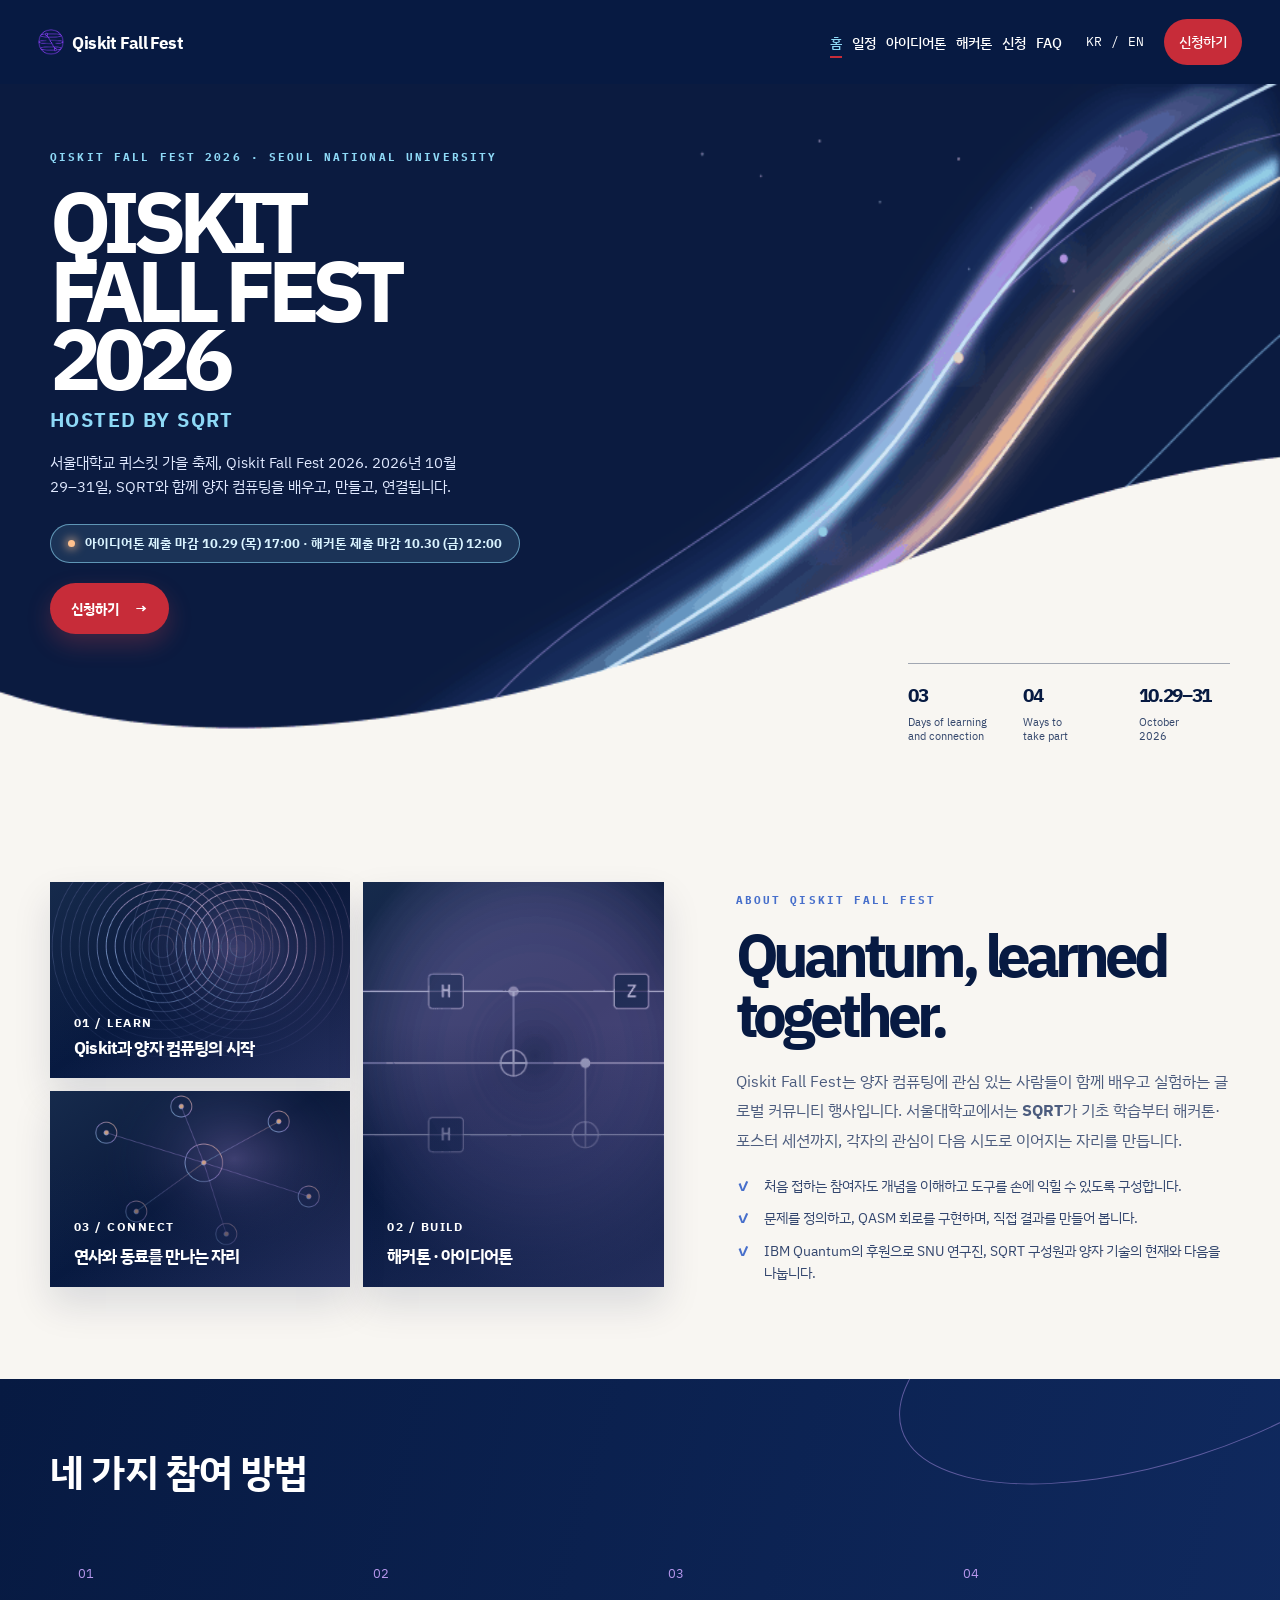
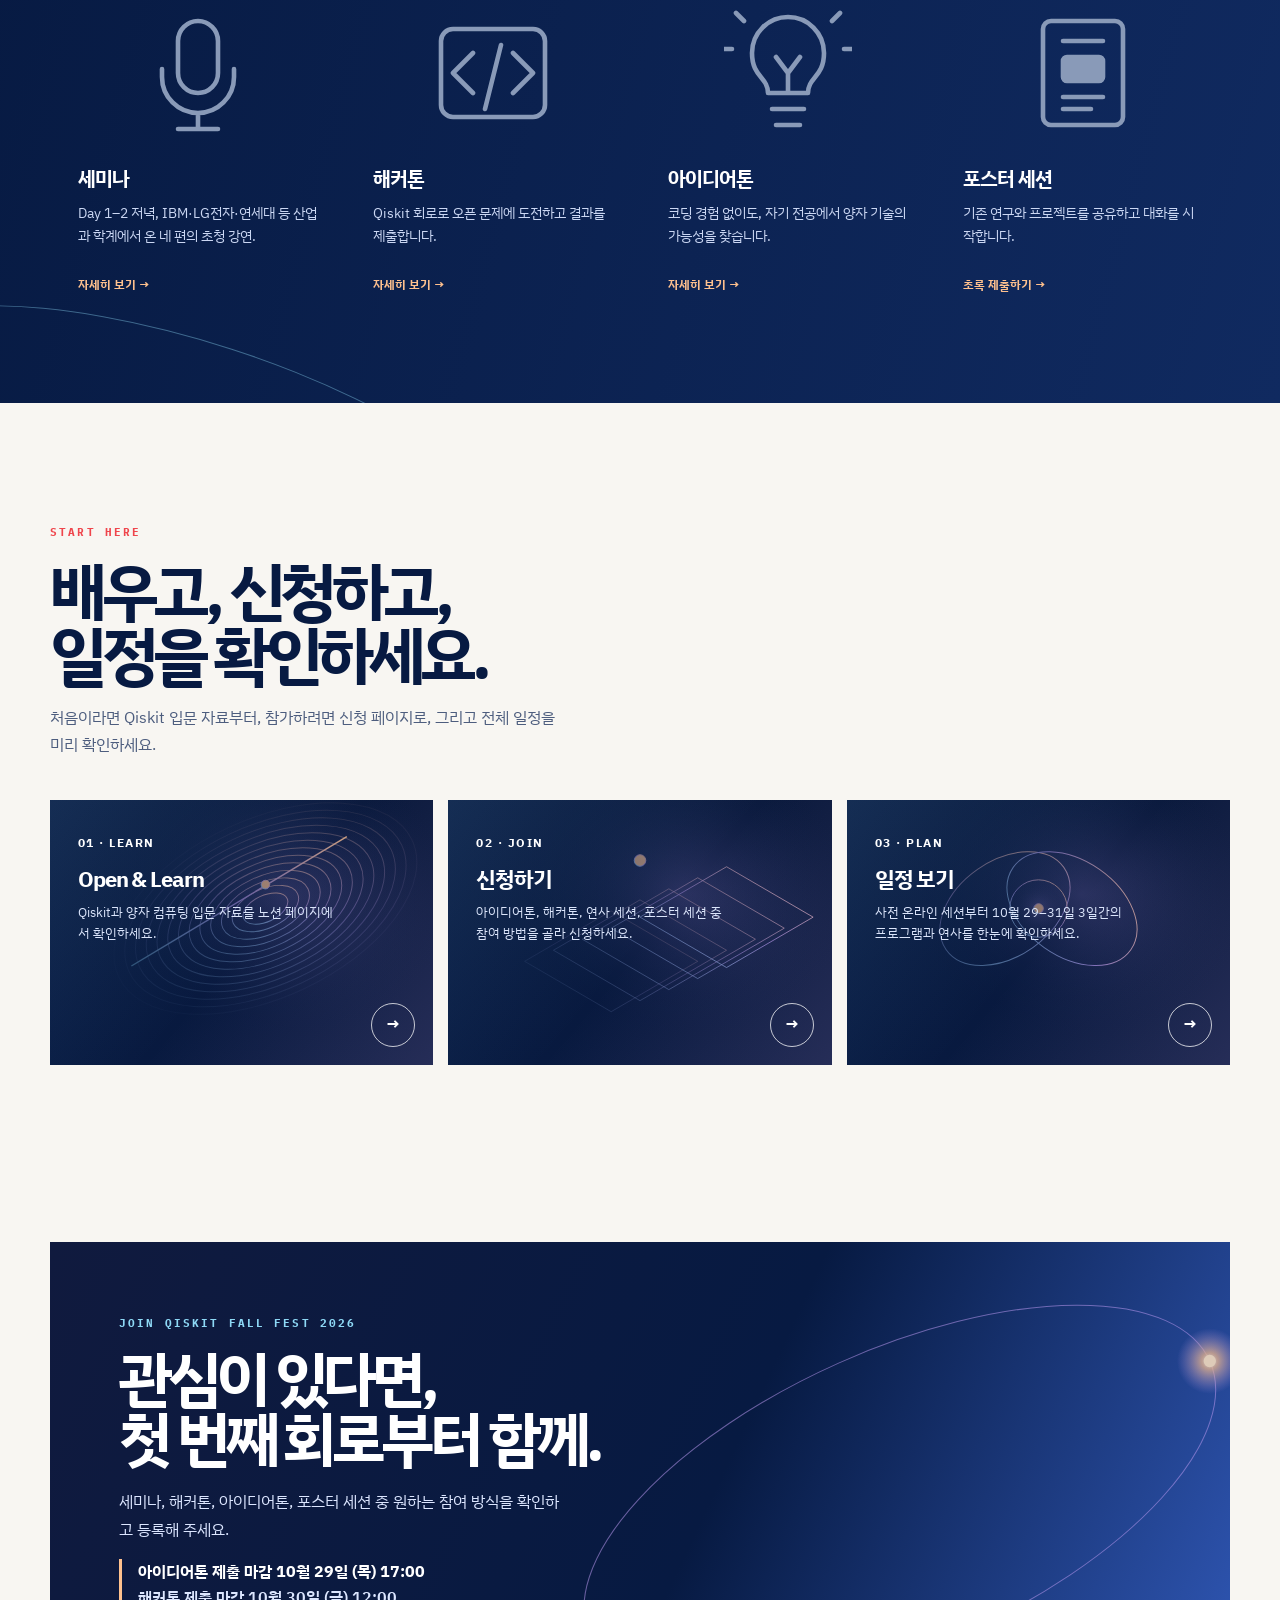
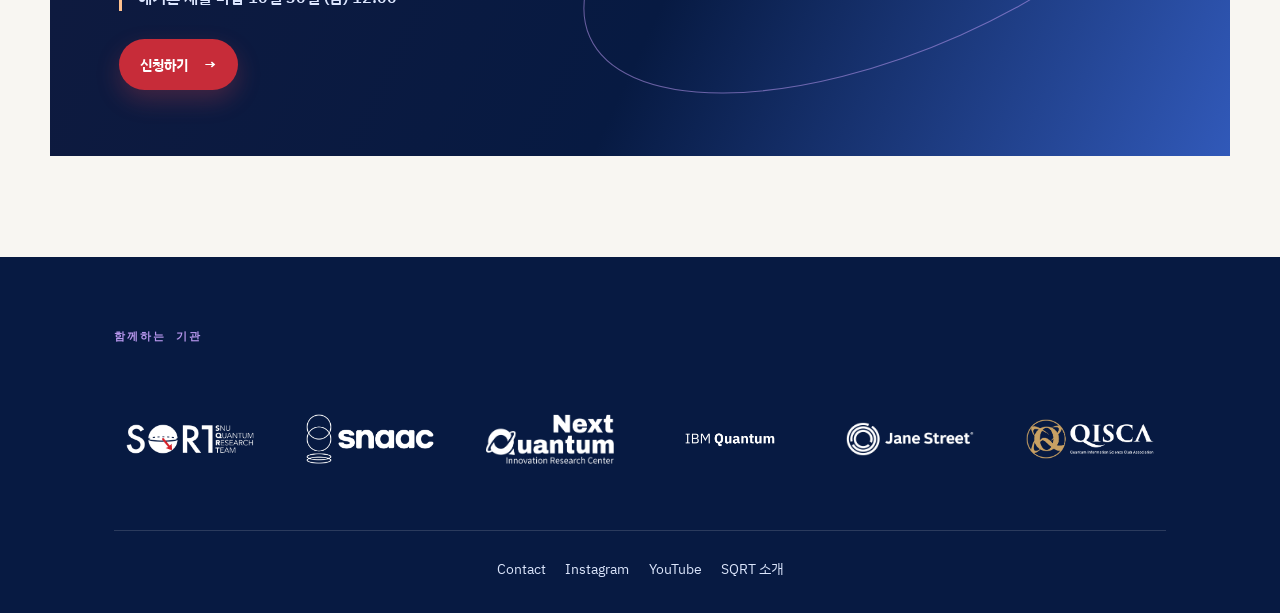
==== commit e0d2462d: "Search and social visibility: preview card, Open Graph tags, Event schema, robots - assets/og-card.j" ====
--- a/index.html
+++ b/index.html
@@ -5,8 +5,28 @@
 <meta name="viewport" content="width=device-width, initial-scale=1" />
 <script>(function(){try{var l=localStorage.getItem('qff-lang')||'kr';document.documentElement.setAttribute('data-lang',l);}catch(e){}})();</script>
 <title>Qiskit Fall Fest 2026 at Seoul National University | QFF SNU</title>
-<meta name="description" content="Qiskit Fall Fest 2026, hosted by SQRT at Seoul National University, October 29–31. Ideathon submissions close Thu, Oct 29, 17:00 KST and Hackathon submissions close Fri, Oct 30, 12:00 KST. Explore the schedule, talks, Hackathon, Ideathon, and Poster Session.">
+<meta name="description" content="서울대학교 Qiskit Fall Fest 2026 (2026년 10월 29–31일, SQRT 주관). 양자컴퓨팅 세미나, 해커톤, 아이디어톤, 포스터 세션. IBM Quantum·SNAAC·NextQuantum·Jane Street·QISCA와 함께합니다.">
 <link rel="canonical" href="https://snuquantums.github.io/snu-qff2026/">
+<!-- seo:start -->
+<meta property="og:type" content="website">
+<meta property="og:site_name" content="Qiskit Fall Fest 2026 @ SNU">
+<meta property="og:locale" content="ko_KR">
+<meta property="og:locale:alternate" content="en_US">
+<meta property="og:title" content="Qiskit Fall Fest 2026 at Seoul National University | QFF SNU">
+<meta property="og:description" content="서울대학교 Qiskit Fall Fest 2026 (2026년 10월 29–31일, SQRT 주관). 양자컴퓨팅 세미나, 해커톤, 아이디어톤, 포스터 세션. IBM Quantum·SNAAC·NextQuantum·Jane Street·QISCA와 함께합니다.">
+<meta property="og:url" content="https://snuquantums.github.io/snu-qff2026/">
+<meta property="og:image" content="https://snuquantums.github.io/snu-qff2026/assets/og-card.jpg">
+<meta property="og:image:width" content="1200">
+<meta property="og:image:height" content="630">
+<meta property="og:image:alt" content="Qiskit Fall Fest 2026 at Seoul National University, October 29–31, hosted by SQRT">
+<meta name="twitter:card" content="summary_large_image">
+<meta name="twitter:title" content="Qiskit Fall Fest 2026 at Seoul National University | QFF SNU">
+<meta name="twitter:description" content="서울대학교 Qiskit Fall Fest 2026 (2026년 10월 29–31일, SQRT 주관). 양자컴퓨팅 세미나, 해커톤, 아이디어톤, 포스터 세션. IBM Quantum·SNAAC·NextQuantum·Jane Street·QISCA와 함께합니다.">
+<meta name="twitter:image" content="https://snuquantums.github.io/snu-qff2026/assets/og-card.jpg">
+<script type="application/ld+json">{"@context": "https://schema.org", "@type": "Event", "name": "Qiskit Fall Fest 2026 @ Seoul National University", "alternateName": "서울대학교 Qiskit Fall Fest 2026", "description": "서울대학교 Qiskit Fall Fest 2026 (2026년 10월 29–31일, SQRT 주관). 양자컴퓨팅 세미나, 해커톤, 아이디어톤, 포스터 세션. IBM Quantum·SNAAC·NextQuantum·Jane Street·QISCA와 함께합니다.", "startDate": "2026-10-29T17:30:00+09:00", "endDate": "2026-10-31T21:00:00+09:00", "eventStatus": "https://schema.org/EventScheduled", "eventAttendanceMode": "https://schema.org/OfflineEventAttendanceMode", "inLanguage": ["ko", "en"], "image": ["https://snuquantums.github.io/snu-qff2026/assets/og-card.jpg"], "url": "https://snuquantums.github.io/snu-qff2026/", "isAccessibleForFree": true, "location": {"@type": "Place", "name": "서울대학교 관악캠퍼스 28동", "address": {"@type": "PostalAddress", "streetAddress": "관악로 1", "addressLocality": "관악구", "addressRegion": "서울특별시", "postalCode": "08826", "addressCountry": "KR"}}, "organizer": {"@type": "Organization", "name": "SQRT (SNU Quantum Research Team)", "url": "https://sites.google.com/view/sqrt-quantum", "email": "snuquantums@gmail.com"}, "sponsor": [{"@type": "Organization", "name": "SNAAC"}, {"@type": "Organization", "name": "NextQuantum"}, {"@type": "Organization", "name": "IBM Quantum"}, {"@type": "Organization", "name": "Jane Street"}, {"@type": "Organization", "name": "QISCA"}], "offers": {"@type": "Offer", "url": "https://snuquantums.github.io/snu-qff2026/register.html", "price": "0", "priceCurrency": "KRW", "availability": "https://schema.org/InStock", "validFrom": "2026-10-16T00:00:00+09:00"}, "subEvent": [{"@type": "Event", "name": "아이디어톤 (Ideathon)", "startDate": "2026-10-16", "endDate": "2026-10-31", "url": "https://snuquantums.github.io/snu-qff2026/ideathon.html", "location": {"@type": "Place", "name": "서울대학교 관악캠퍼스 28동 103호"}}, {"@type": "Event", "name": "해커톤 (Hackathon)", "startDate": "2026-10-22T22:00:00+09:00", "endDate": "2026-10-30T12:00:00+09:00", "url": "https://snuquantums.github.io/snu-qff2026/hackathon.html", "location": {"@type": "Place", "name": "서울대학교 관악캠퍼스 28동 101호"}}]}</script>
+<!-- Naver Search Advisor: paste the verification tag here, e.g.
+     <meta name="naver-site-verification" content="..."> -->
+<!-- seo:end -->
 
 <link rel="preconnect" href="https://fonts.googleapis.com">
 <link rel="preconnect" href="https://fonts.gstatic.com" crossorigin>
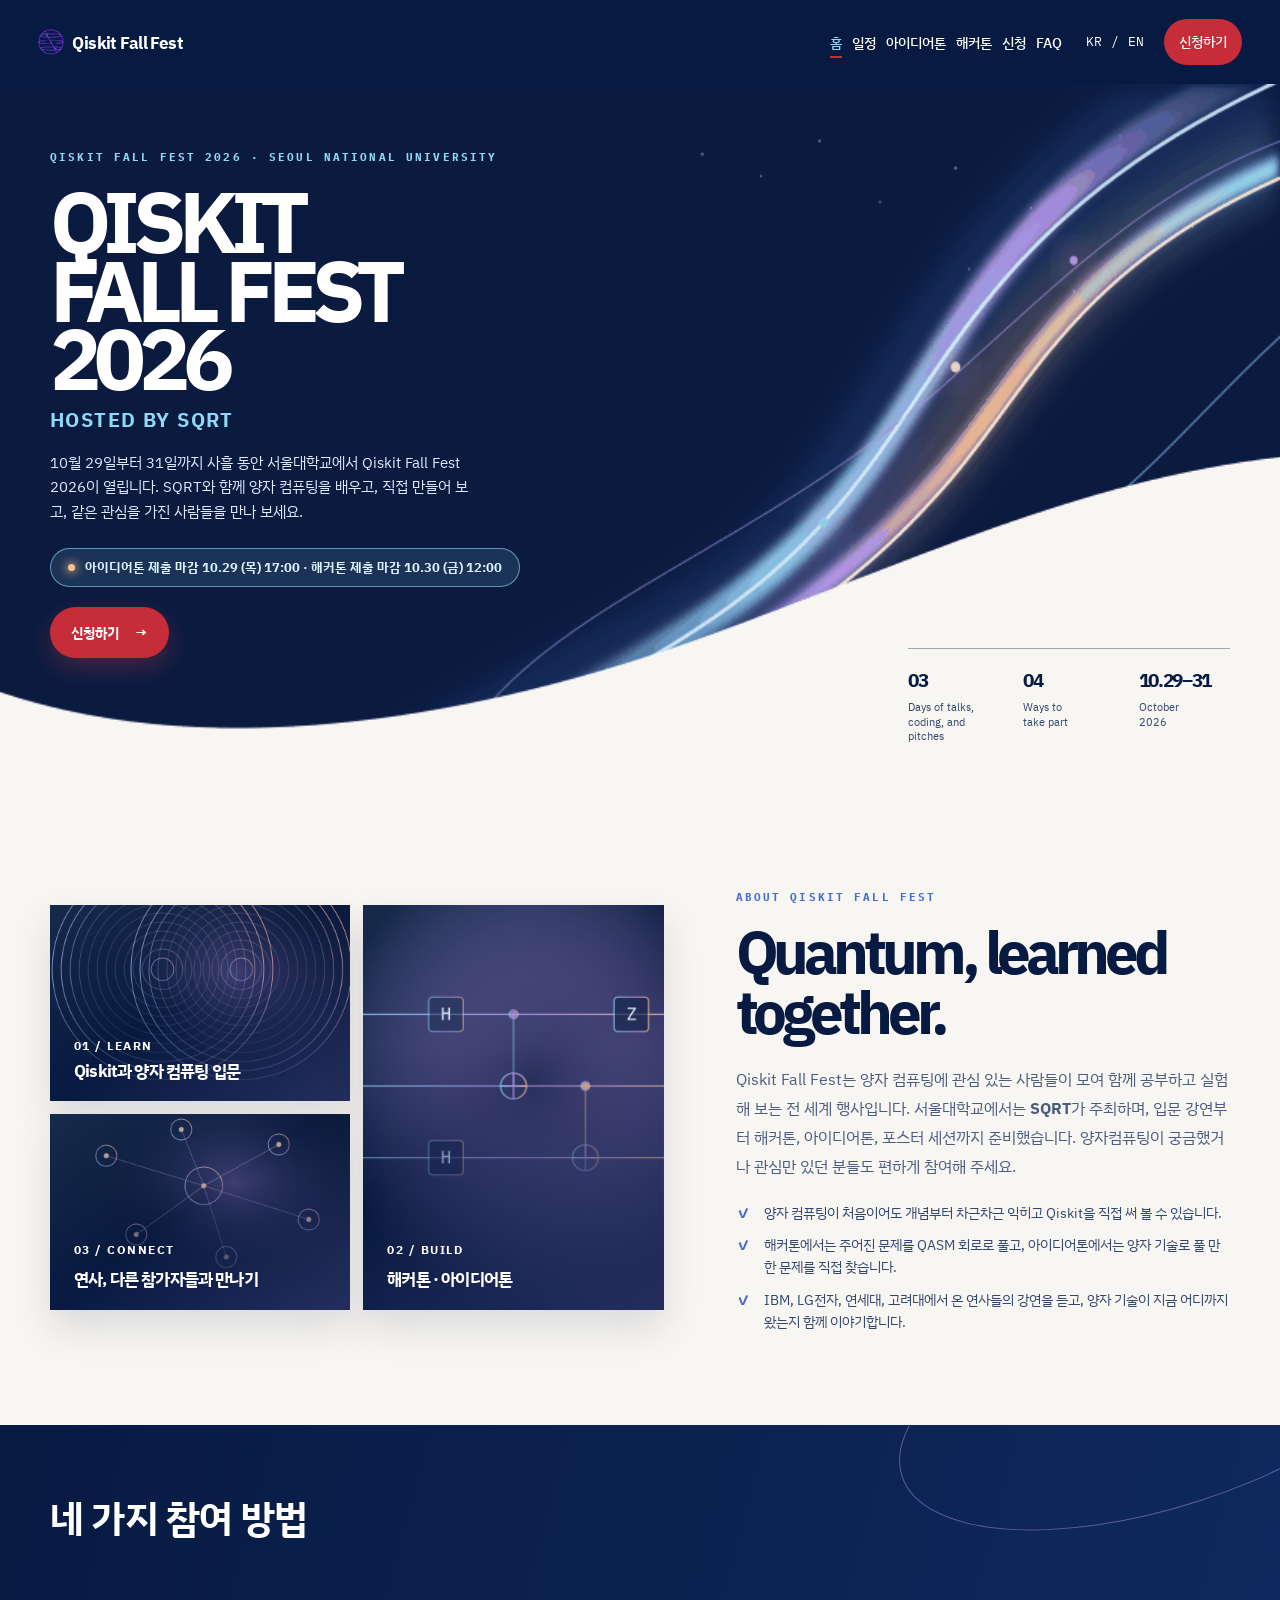
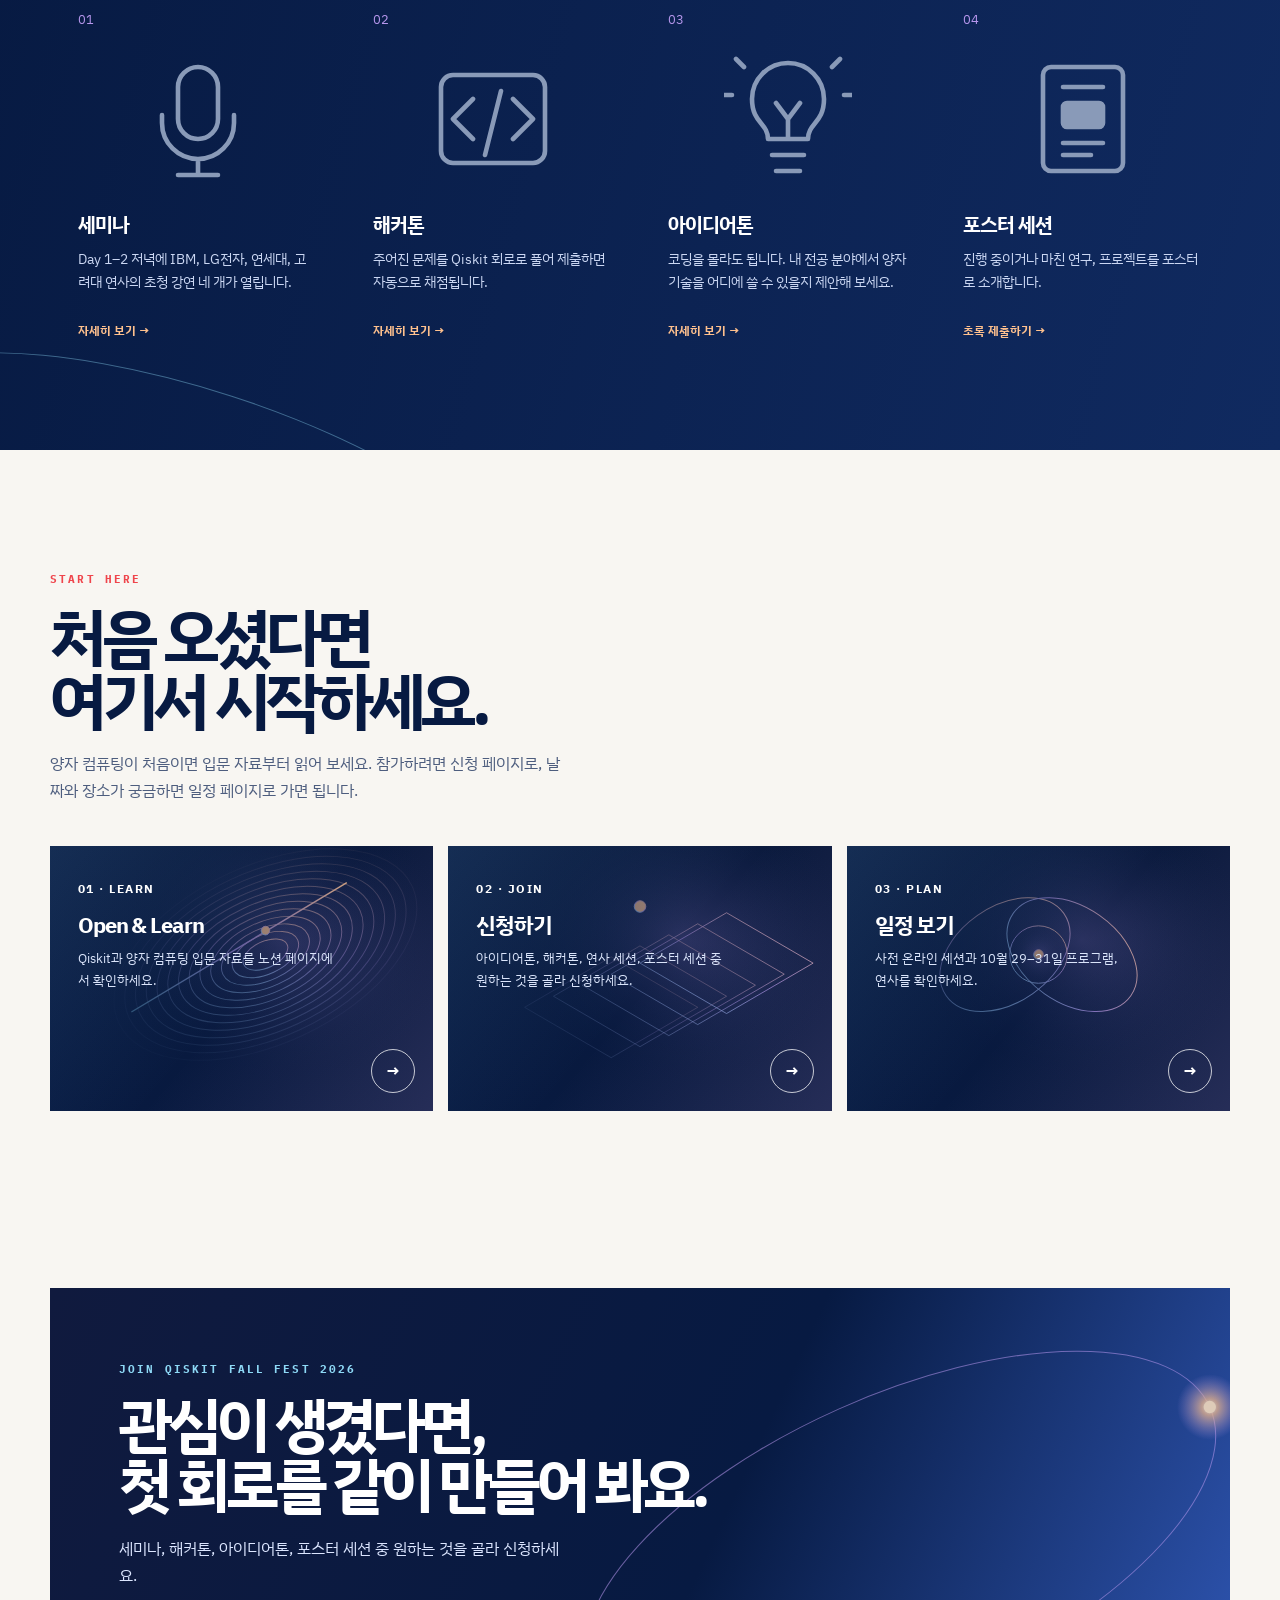
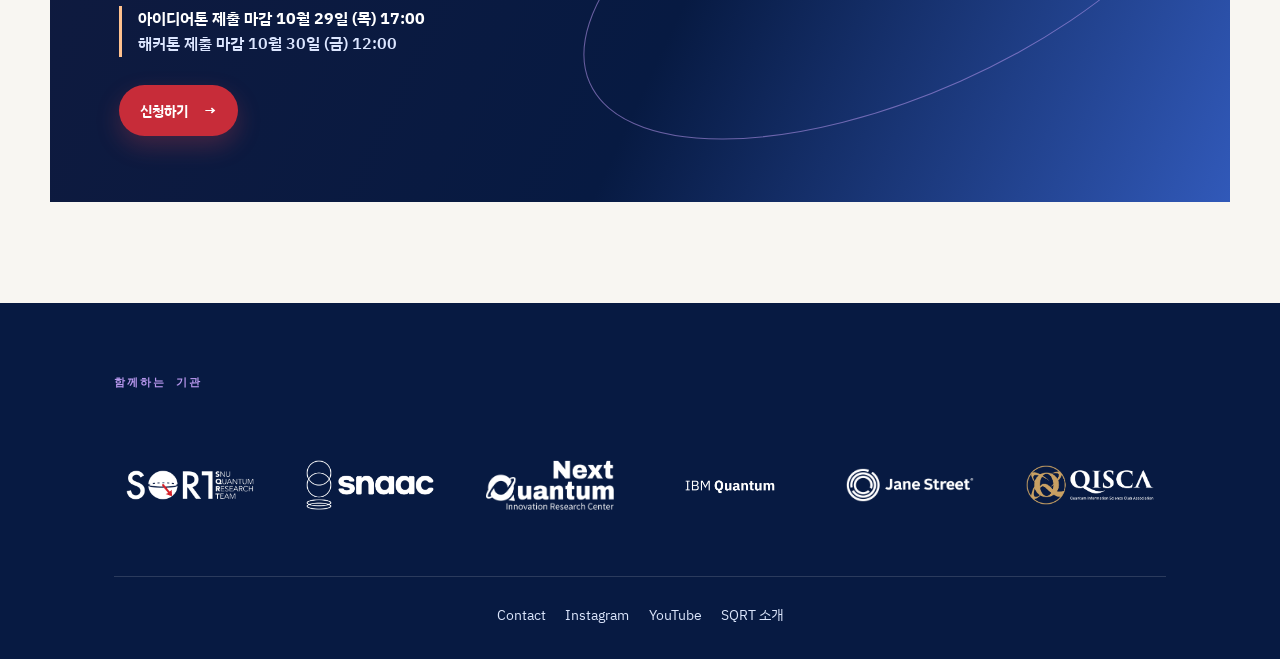
==== commit b0d1c04e: "Home copy pass: plainer Korean and English throughout Hero summary, number block, three tiles, About" ====
--- a/index.html
+++ b/index.html
@@ -92,20 +92,20 @@
       <path d="M0 608 C250 683 556 629 795 552 C1025 478 1214 396 1440 373 L1440 700 L0 700Z" fill="#F8F6F2"/>
     </svg>
 
-    <div class="shell hero-copy"><p class="eyebrow">Qiskit Fall Fest 2026 · Seoul National University</p><h1>QISKIT<br>FALL FEST<br>2026<span>Hosted by SQRT</span></h1><p class="summary"><span data-kr>서울대학교 퀴스킷 가을 축제, Qiskit Fall Fest 2026. 2026년 10월 29–31일, SQRT와 함께 양자 컴퓨팅을 배우고, 만들고, 연결됩니다.</span><span data-en>Qiskit Fall Fest 2026, hosted by SQRT at Seoul National University, takes place October 29–31, 2026.<br>Learn, build, and connect through quantum computing.</span></p><p class="reg-open" style="display:inline-flex;align-items:center;gap:10px;margin:0 0 20px;padding:9px 17px;border:1px solid rgba(142,217,246,.6);border-radius:999px;background:rgba(142,217,246,.13);color:#d9f3ff;font-size:.82rem;font-weight:800;line-height:1.45"><span aria-hidden="true" style="width:7px;height:7px;flex:none;border-radius:50%;background:#ffc18e;box-shadow:0 0 10px 2px rgba(255,193,142,.7)"></span><span data-kr>아이디어톤 제출 마감 10.29 (목) 17:00 · 해커톤 제출 마감 10.30 (금) 12:00</span><span data-en>Ideathon deadline Thu, Oct 29, 17:00 · Hackathon deadline Fri, Oct 30, 12:00 KST</span></p><br><a class="pill pill--red" href="register.html"><span data-kr>신청하기</span><span data-en>Register</span> <b>→</b></a></div>
-    <div class="shell hero-index"><div><strong>03</strong><span>Days of learning<br>and connection</span></div><div><strong>04</strong><span>Ways to<br>take part</span></div><div><strong>10.29–31</strong><span>October<br>2026</span></div></div>
+    <div class="shell hero-copy"><p class="eyebrow">Qiskit Fall Fest 2026 · Seoul National University</p><h1>QISKIT<br>FALL FEST<br>2026<span>Hosted by SQRT</span></h1><p class="summary"><span data-kr>10월 29일부터 31일까지 사흘 동안 서울대학교에서 Qiskit Fall Fest 2026이 열립니다. SQRT와 함께 양자 컴퓨팅을 배우고, 직접 만들어 보고, 같은 관심을 가진 사람들을 만나 보세요.</span><span data-en>Qiskit Fall Fest 2026 comes to Seoul National University on October 29–31.<br>Spend three days with SQRT learning quantum computing, building something with it, and meeting people who are into it too.</span></p><p class="reg-open" style="display:inline-flex;align-items:center;gap:10px;margin:0 0 20px;padding:9px 17px;border:1px solid rgba(142,217,246,.6);border-radius:999px;background:rgba(142,217,246,.13);color:#d9f3ff;font-size:.82rem;font-weight:800;line-height:1.45"><span aria-hidden="true" style="width:7px;height:7px;flex:none;border-radius:50%;background:#ffc18e;box-shadow:0 0 10px 2px rgba(255,193,142,.7)"></span><span data-kr>아이디어톤 제출 마감 10.29 (목) 17:00 · 해커톤 제출 마감 10.30 (금) 12:00</span><span data-en>Ideathon deadline Thu, Oct 29, 17:00 · Hackathon deadline Fri, Oct 30, 12:00 KST</span></p><br><a class="pill pill--red" href="register.html"><span data-kr>신청하기</span><span data-en>Register</span> <b>→</b></a></div>
+    <div class="shell hero-index"><div><strong>03</strong><span>Days of talks,<br>coding, and pitches</span></div><div><strong>04</strong><span>Ways to<br>take part</span></div><div><strong>10.29–31</strong><span>October<br>2026</span></div></div>
   </section>
     <section class="about" id="about"><div class="shell about-grid">
-      <div class="art-collage" aria-label="활동 미리보기"><article class="art-tile art-tile--a"><span class="tile-label"><span class="tile-number">01 / LEARN</span><span data-kr>Qiskit과 양자 컴퓨팅의 시작</span><span data-en>Discover Qiskit and quantum computing</span></span></article><article class="art-tile art-tile--b"><span class="tile-label"><span class="tile-number">02 / BUILD</span><span data-kr>해커톤 · 아이디어톤</span><span data-en>Hackathon · Ideathon</span></span></article><article class="art-tile art-tile--c"><span class="tile-label"><span class="tile-number">03 / CONNECT</span><span data-kr>연사와 동료를 만나는 자리</span><span data-en>Meet speakers and fellow explorers</span></span></article></div>
-      <div class="about-copy"><p class="eyebrow">About Qiskit Fall Fest</p><h2>Quantum, learned<br>together.</h2><p><span data-kr>Qiskit Fall Fest는 양자 컴퓨팅에 관심 있는 사람들이 함께 배우고 실험하는 글로벌 커뮤니티 행사입니다. 서울대학교에서는 <b>SQRT</b>가 기초 학습부터 해커톤·포스터 세션까지, 각자의 관심이 다음 시도로 이어지는 자리를 만듭니다.</span><span data-en>Qiskit Fall Fest brings a global community together to learn and experiment with quantum computing. At SNU, <b>SQRT</b> connects introductory learning, the hackathon, ideathon, and poster session—helping curiosity become a next step.</span></p><ul class="experience-list"><li><span data-kr>처음 접하는 참여자도 개념을 이해하고 도구를 손에 익힐 수 있도록 구성합니다.</span><span data-en>Start with concepts and tools, even if quantum computing is new to you.</span></li><li><span data-kr>문제를 정의하고, QASM 회로를 구현하며, 직접 결과를 만들어 봅니다.</span><span data-en>Define a problem, implement QASM circuits, and build a result.</span></li><li><span data-kr>IBM Quantum의 후원으로 SNU 연구진, SQRT 구성원과 양자 기술의 현재와 다음을 나눕니다.</span><span data-en>Explore quantum computing with SNU researchers and SQRT, supported by IBM Quantum.</span></li></ul></div>
+      <div class="art-collage" aria-label="활동 미리보기"><article class="art-tile art-tile--a"><span class="tile-label"><span class="tile-number">01 / LEARN</span><span data-kr>Qiskit과 양자 컴퓨팅 입문</span><span data-en>Get started with Qiskit</span></span></article><article class="art-tile art-tile--b"><span class="tile-label"><span class="tile-number">02 / BUILD</span><span data-kr>해커톤 · 아이디어톤</span><span data-en>Hackathon · Ideathon</span></span></article><article class="art-tile art-tile--c"><span class="tile-label"><span class="tile-number">03 / CONNECT</span><span data-kr>연사, 다른 참가자들과 만나기</span><span data-en>Meet the speakers and other participants</span></span></article></div>
+      <div class="about-copy"><p class="eyebrow">About Qiskit Fall Fest</p><h2>Quantum, learned<br>together.</h2><p><span data-kr>Qiskit Fall Fest는 양자 컴퓨팅에 관심 있는 사람들이 모여 함께 공부하고 실험해 보는 전 세계 행사입니다. 서울대학교에서는 <b>SQRT</b>가 주최하며, 입문 강연부터 해커톤, 아이디어톤, 포스터 세션까지 준비했습니다. 양자컴퓨팅이 궁금했거나 관심만 있던 분들도 편하게 참여해 주세요.</span><span data-en>Qiskit Fall Fest is a worldwide series of events where people interested in quantum computing learn and experiment together. At SNU it's run by <b>SQRT</b>, with intro talks, a hackathon, an ideathon, and a poster session. If you've only been curious so far, this is a good place to actually try it.</span></p><ul class="experience-list"><li><span data-kr>양자 컴퓨팅이 처음이어도 개념부터 차근차근 익히고 Qiskit을 직접 써 볼 수 있습니다.</span><span data-en>New to quantum computing? You'll start with the basics and get hands-on with Qiskit.</span></li><li><span data-kr>해커톤에서는 주어진 문제를 QASM 회로로 풀고, 아이디어톤에서는 양자 기술로 풀 만한 문제를 직접 찾습니다.</span><span data-en>In the hackathon you solve a problem with a QASM circuit. In the ideathon you find a problem worth solving with quantum technology.</span></li><li><span data-kr>IBM, LG전자, 연세대, 고려대에서 온 연사들의 강연을 듣고, 양자 기술이 지금 어디까지 왔는지 함께 이야기합니다.</span><span data-en>Hear from speakers at IBM, LG Electronics, Yonsei, and Korea University about where quantum technology stands today.</span></li></ul></div>
     </div></section>
 
-<section class="program" id="program"><div class="shell"><h2 class="program-heading"><span data-kr>네 가지 참여 방법</span><span data-en>Four ways to take part</span></h2><div class="program-grid"><article class="program-item"><span class="program-number">01</span><span class="program-art icon-art" style="mask-image:url(assets/icons/speakers.svg);-webkit-mask-image:url(assets/icons/speakers.svg)" aria-hidden="true"></span><h3><span data-kr>세미나</span><span data-en>Seminar</span></h3><p><span data-kr>Day 1–2 저녁, IBM·LG전자·연세대 등 산업과 학계에서 온 네 편의 초청 강연.</span><span data-en>Four invited talks from industry and academia, including IBM, LG Electronics, and Yonsei, on the Day 1 and 2 evenings.</span></p><a href="schedule.html#day-1"><span data-kr>자세히 보기</span><span data-en>Learn more</span> →</a></article><article class="program-item"><span class="program-number">02</span><span class="program-art icon-art" style="mask-image:url(assets/icons/hackathon.svg);-webkit-mask-image:url(assets/icons/hackathon.svg)" aria-hidden="true"></span><h3><span data-kr>해커톤</span><span data-en>Hackathon</span></h3><p><span data-kr>Qiskit 회로로 오픈 문제에 도전하고 결과를 제출합니다.</span><span data-en>Solve an open-ended problem with Qiskit and submit your circuit.</span></p><a href="hackathon.html"><span data-kr>자세히 보기</span><span data-en>Learn more</span> →</a></article><article class="program-item"><span class="program-number">03</span><span class="program-art icon-art" style="mask-image:url(assets/icons/idea.svg);-webkit-mask-image:url(assets/icons/idea.svg)" aria-hidden="true"></span><h3><span data-kr>아이디어톤</span><span data-en>Ideathon</span></h3><p><span data-kr>코딩 경험 없이도, 자기 전공에서 양자 기술의 가능성을 찾습니다.</span><span data-en>Explore quantum ideas from your field. No coding experience required.</span></p><a href="ideathon.html"><span data-kr>자세히 보기</span><span data-en>Learn more</span> →</a></article><article class="program-item"><span class="program-number">04</span><span class="program-art icon-art" style="mask-image:url(assets/icons/posters.svg);-webkit-mask-image:url(assets/icons/posters.svg)" aria-hidden="true"></span><h3><span data-kr>포스터 세션</span><span data-en>Poster Session</span></h3><p><span data-kr>기존 연구와 프로젝트를 공유하고 대화를 시작합니다.</span><span data-en>Share existing research and projects, and start a conversation.</span></p><a href="register.html#poster"><span data-kr>초록 제출하기</span><span data-en>Submit an abstract</span> →</a></article></div></div></section>    <section class="festival" id="start"><div class="shell">
-      <div class="event-head"><div class="event-title"><p class="eyebrow">Start here</p><h2><span data-kr>배우고, 신청하고,<br>일정을 확인하세요.</span><span data-en>Learn. Register.<br>Plan your days.</span></h2><p><span data-kr>처음이라면 Qiskit 입문 자료부터, 참가하려면 신청 페이지로, 그리고 전체 일정을 미리 확인하세요.</span><span data-en>New to quantum? Start with the Qiskit primer. Ready to join? Register. Then check the full schedule.</span></p></div></div>
-      <div class="event-cards"><a class="event-card event-card--one" href="https://app.notion.com/p/QISKIT-1-3f98a999eff180729aeac6d5452087d5?source=copy_link" target="_blank" rel="noopener"><span class="day-label">01 · LEARN</span><h3>Open &amp; Learn</h3><p><span data-kr>Qiskit과 양자 컴퓨팅 입문 자료를 노션 페이지에서 확인하세요.</span><span data-en>Read the Qiskit and quantum computing primer on our Notion page.</span></p><span class="go" aria-hidden="true">→</span></a><a class="event-card event-card--two" href="register.html"><span class="day-label">02 · JOIN</span><h3><span data-kr>신청하기</span><span data-en>Register</span></h3><p><span data-kr>아이디어톤, 해커톤, 연사 세션, 포스터 세션 중 참여 방법을 골라 신청하세요.</span><span data-en>Pick the Ideathon, Hackathon, speaker sessions, or poster session and sign up.</span></p><span class="go" aria-hidden="true">→</span></a><a class="event-card event-card--three" href="schedule.html"><span class="day-label">03 · PLAN</span><h3><span data-kr>일정 보기</span><span data-en>Schedule</span></h3><p><span data-kr>사전 온라인 세션부터 10월 29–31일 3일간의 프로그램과 연사를 한눈에 확인하세요.</span><span data-en>See the pre-festival online sessions and the Oct 29–31 program with speakers.</span></p><span class="go" aria-hidden="true">→</span></a></div>
+<section class="program" id="program"><div class="shell"><h2 class="program-heading"><span data-kr>네 가지 참여 방법</span><span data-en>Four ways to take part</span></h2><div class="program-grid"><article class="program-item"><span class="program-number">01</span><span class="program-art icon-art" style="mask-image:url(assets/icons/speakers.svg);-webkit-mask-image:url(assets/icons/speakers.svg)" aria-hidden="true"></span><h3><span data-kr>세미나</span><span data-en>Seminar</span></h3><p><span data-kr>Day 1–2 저녁에 IBM, LG전자, 연세대, 고려대 연사의 초청 강연 네 개가 열립니다.</span><span data-en>Four invited talks on the Day 1 and Day 2 evenings, from IBM, LG Electronics, Yonsei, and Korea University.</span></p><a href="schedule.html#day-1"><span data-kr>자세히 보기</span><span data-en>Learn more</span> →</a></article><article class="program-item"><span class="program-number">02</span><span class="program-art icon-art" style="mask-image:url(assets/icons/hackathon.svg);-webkit-mask-image:url(assets/icons/hackathon.svg)" aria-hidden="true"></span><h3><span data-kr>해커톤</span><span data-en>Hackathon</span></h3><p><span data-kr>주어진 문제를 Qiskit 회로로 풀어 제출하면 자동으로 채점됩니다.</span><span data-en>Solve the problem with a Qiskit circuit and submit it. Grading is automatic.</span></p><a href="hackathon.html"><span data-kr>자세히 보기</span><span data-en>Learn more</span> →</a></article><article class="program-item"><span class="program-number">03</span><span class="program-art icon-art" style="mask-image:url(assets/icons/idea.svg);-webkit-mask-image:url(assets/icons/idea.svg)" aria-hidden="true"></span><h3><span data-kr>아이디어톤</span><span data-en>Ideathon</span></h3><p><span data-kr>코딩을 몰라도 됩니다. 내 전공 분야에서 양자 기술을 어디에 쓸 수 있을지 제안해 보세요.</span><span data-en>No coding needed. Pitch how quantum technology could be used in your own field.</span></p><a href="ideathon.html"><span data-kr>자세히 보기</span><span data-en>Learn more</span> →</a></article><article class="program-item"><span class="program-number">04</span><span class="program-art icon-art" style="mask-image:url(assets/icons/posters.svg);-webkit-mask-image:url(assets/icons/posters.svg)" aria-hidden="true"></span><h3><span data-kr>포스터 세션</span><span data-en>Poster Session</span></h3><p><span data-kr>진행 중이거나 마친 연구, 프로젝트를 포스터로 소개합니다.</span><span data-en>Present research or a project you've worked on as a poster.</span></p><a href="register.html#poster"><span data-kr>초록 제출하기</span><span data-en>Submit an abstract</span> →</a></article></div></div></section>    <section class="festival" id="start"><div class="shell">
+      <div class="event-head"><div class="event-title"><p class="eyebrow">Start here</p><h2><span data-kr>처음 오셨다면<br>여기서 시작하세요.</span><span data-en>New here?<br>Start with these.</span></h2><p><span data-kr>양자 컴퓨팅이 처음이면 입문 자료부터 읽어 보세요. 참가하려면 신청 페이지로, 날짜와 장소가 궁금하면 일정 페이지로 가면 됩니다.</span><span data-en>If quantum is new to you, read the primer first. To take part, go to Register. For dates and rooms, see the Schedule.</span></p></div></div>
+      <div class="event-cards"><a class="event-card event-card--one" href="https://app.notion.com/p/QISKIT-1-3f98a999eff180729aeac6d5452087d5?source=copy_link" target="_blank" rel="noopener"><span class="day-label">01 · LEARN</span><h3>Open &amp; Learn</h3><p><span data-kr>Qiskit과 양자 컴퓨팅 입문 자료를 노션 페이지에서 확인하세요.</span><span data-en>Read the Qiskit and quantum computing primer on our Notion page.</span></p><span class="go" aria-hidden="true">→</span></a><a class="event-card event-card--two" href="register.html"><span class="day-label">02 · JOIN</span><h3><span data-kr>신청하기</span><span data-en>Register</span></h3><p><span data-kr>아이디어톤, 해커톤, 연사 세션, 포스터 세션 중 원하는 것을 골라 신청하세요.</span><span data-en>Pick the Ideathon, Hackathon, speaker sessions, or poster session and sign up.</span></p><span class="go" aria-hidden="true">→</span></a><a class="event-card event-card--three" href="schedule.html"><span class="day-label">03 · PLAN</span><h3><span data-kr>일정 보기</span><span data-en>Schedule</span></h3><p><span data-kr>사전 온라인 세션과 10월 29–31일 프로그램, 연사를 확인하세요.</span><span data-en>See the pre-festival online sessions and the Oct 29–31 program with speakers.</span></p><span class="go" aria-hidden="true">→</span></a></div>
     </div></section>
 
-    <section class="shell"><div class="join" id="register"><svg class="join-orbit" viewBox="0 0 800 500" aria-hidden="true"><defs><radialGradient id="particle-glow"><stop stop-color="#fff4e5"/><stop offset=".25" stop-color="#ffc18e" stop-opacity=".8"/><stop offset="1" stop-color="#b797ed" stop-opacity="0"/></radialGradient></defs><ellipse cx="400" cy="250" rx="330" ry="145" transform="rotate(-24 400 250)" fill="none" stroke="#b797ed" stroke-opacity=".65"/><g class="orbit-particle"><circle r="32" fill="url(#particle-glow)"/><circle r="6" fill="#ffe3bf"/></g></svg><p class="eyebrow">Join Qiskit Fall Fest 2026</p><h2><span data-kr>관심이 있다면,<br>첫 번째 회로부터 함께.</span><span data-en>Bring your curiosity.<br>Find your next step.</span></h2><p><span data-kr>세미나, 해커톤, 아이디어톤, 포스터 세션 중 원하는 참여 방식을 확인하고 등록해 주세요.</span><span data-en>Choose your way to participate: Seminar, Hackathon, Ideathon, or Poster Session.</span></p><p style="max-width:460px;margin:-14px 0 28px;padding-left:16px;border-left:3px solid #ffc18e;color:#fff;font-weight:800;line-height:1.6"><span data-kr>아이디어톤 제출 마감 10월 29일 (목) 17:00<br><span style="font-weight:600;color:#dce6ff">해커톤 제출 마감 10월 30일 (금) 12:00</span></span><span data-en>Ideathon deadline Thu, Oct 29, 17:00 KST<br><span style="font-weight:600;color:#dce6ff">Hackathon deadline Fri, Oct 30, 12:00 KST</span></span></p><a class="pill pill--red" href="register.html"><span data-kr>신청하기</span><span data-en>Register</span> <b>→</b></a></div></section>
+    <section class="shell"><div class="join" id="register"><svg class="join-orbit" viewBox="0 0 800 500" aria-hidden="true"><defs><radialGradient id="particle-glow"><stop stop-color="#fff4e5"/><stop offset=".25" stop-color="#ffc18e" stop-opacity=".8"/><stop offset="1" stop-color="#b797ed" stop-opacity="0"/></radialGradient></defs><ellipse cx="400" cy="250" rx="330" ry="145" transform="rotate(-24 400 250)" fill="none" stroke="#b797ed" stroke-opacity=".65"/><g class="orbit-particle"><circle r="32" fill="url(#particle-glow)"/><circle r="6" fill="#ffe3bf"/></g></svg><p class="eyebrow">Join Qiskit Fall Fest 2026</p><h2><span data-kr>관심이 생겼다면,<br>첫 회로를 같이 만들어 봐요.</span><span data-en>Curious?<br>Come build your first circuit with us.</span></h2><p><span data-kr>세미나, 해커톤, 아이디어톤, 포스터 세션 중 원하는 것을 골라 신청하세요.</span><span data-en>Pick a seminar, the hackathon, the ideathon, or the poster session, and sign up.</span></p><p style="max-width:460px;margin:-14px 0 28px;padding-left:16px;border-left:3px solid #ffc18e;color:#fff;font-weight:800;line-height:1.6"><span data-kr>아이디어톤 제출 마감 10월 29일 (목) 17:00<br><span style="font-weight:600;color:#dce6ff">해커톤 제출 마감 10월 30일 (금) 12:00</span></span><span data-en>Ideathon deadline Thu, Oct 29, 17:00 KST<br><span style="font-weight:600;color:#dce6ff">Hackathon deadline Fri, Oct 30, 12:00 KST</span></span></p><a class="pill pill--red" href="register.html"><span data-kr>신청하기</span><span data-en>Register</span> <b>→</b></a></div></section>
   </main>
 <footer class="site-footer">
   <div class="wrap">
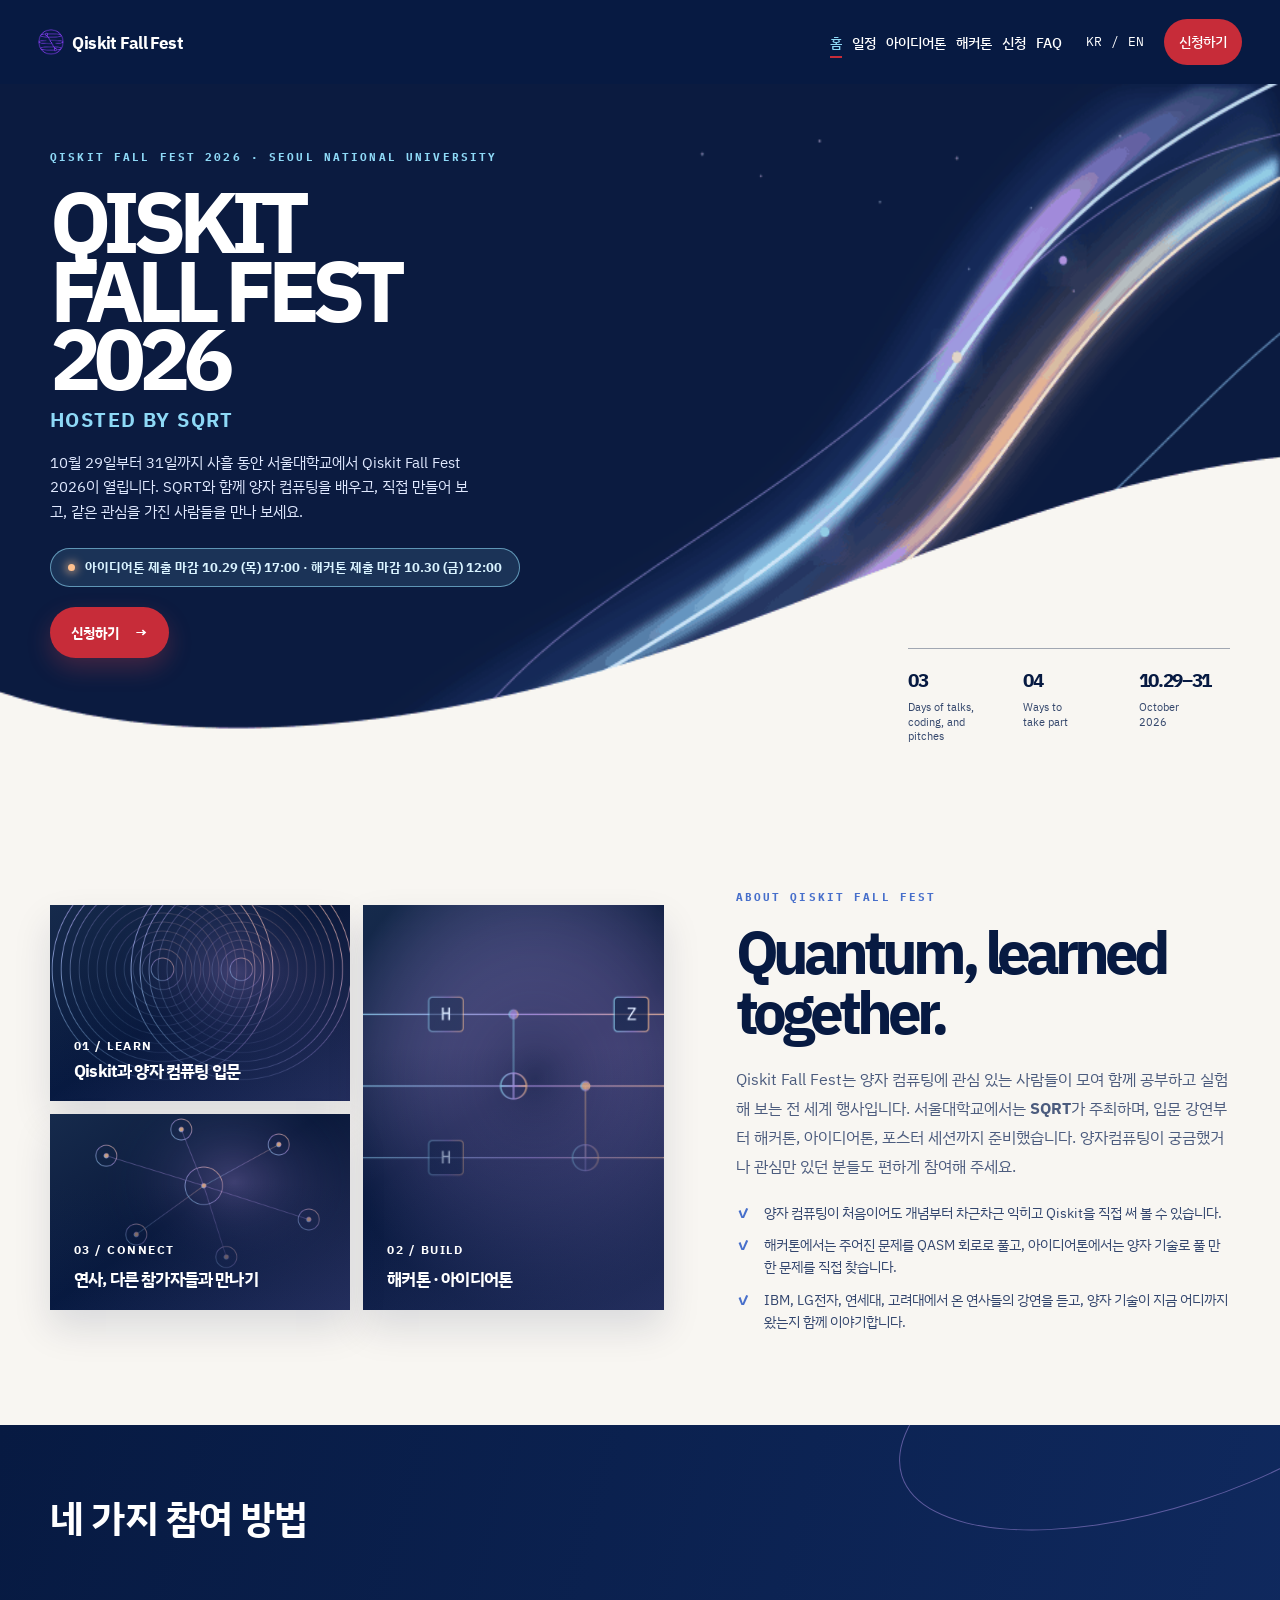
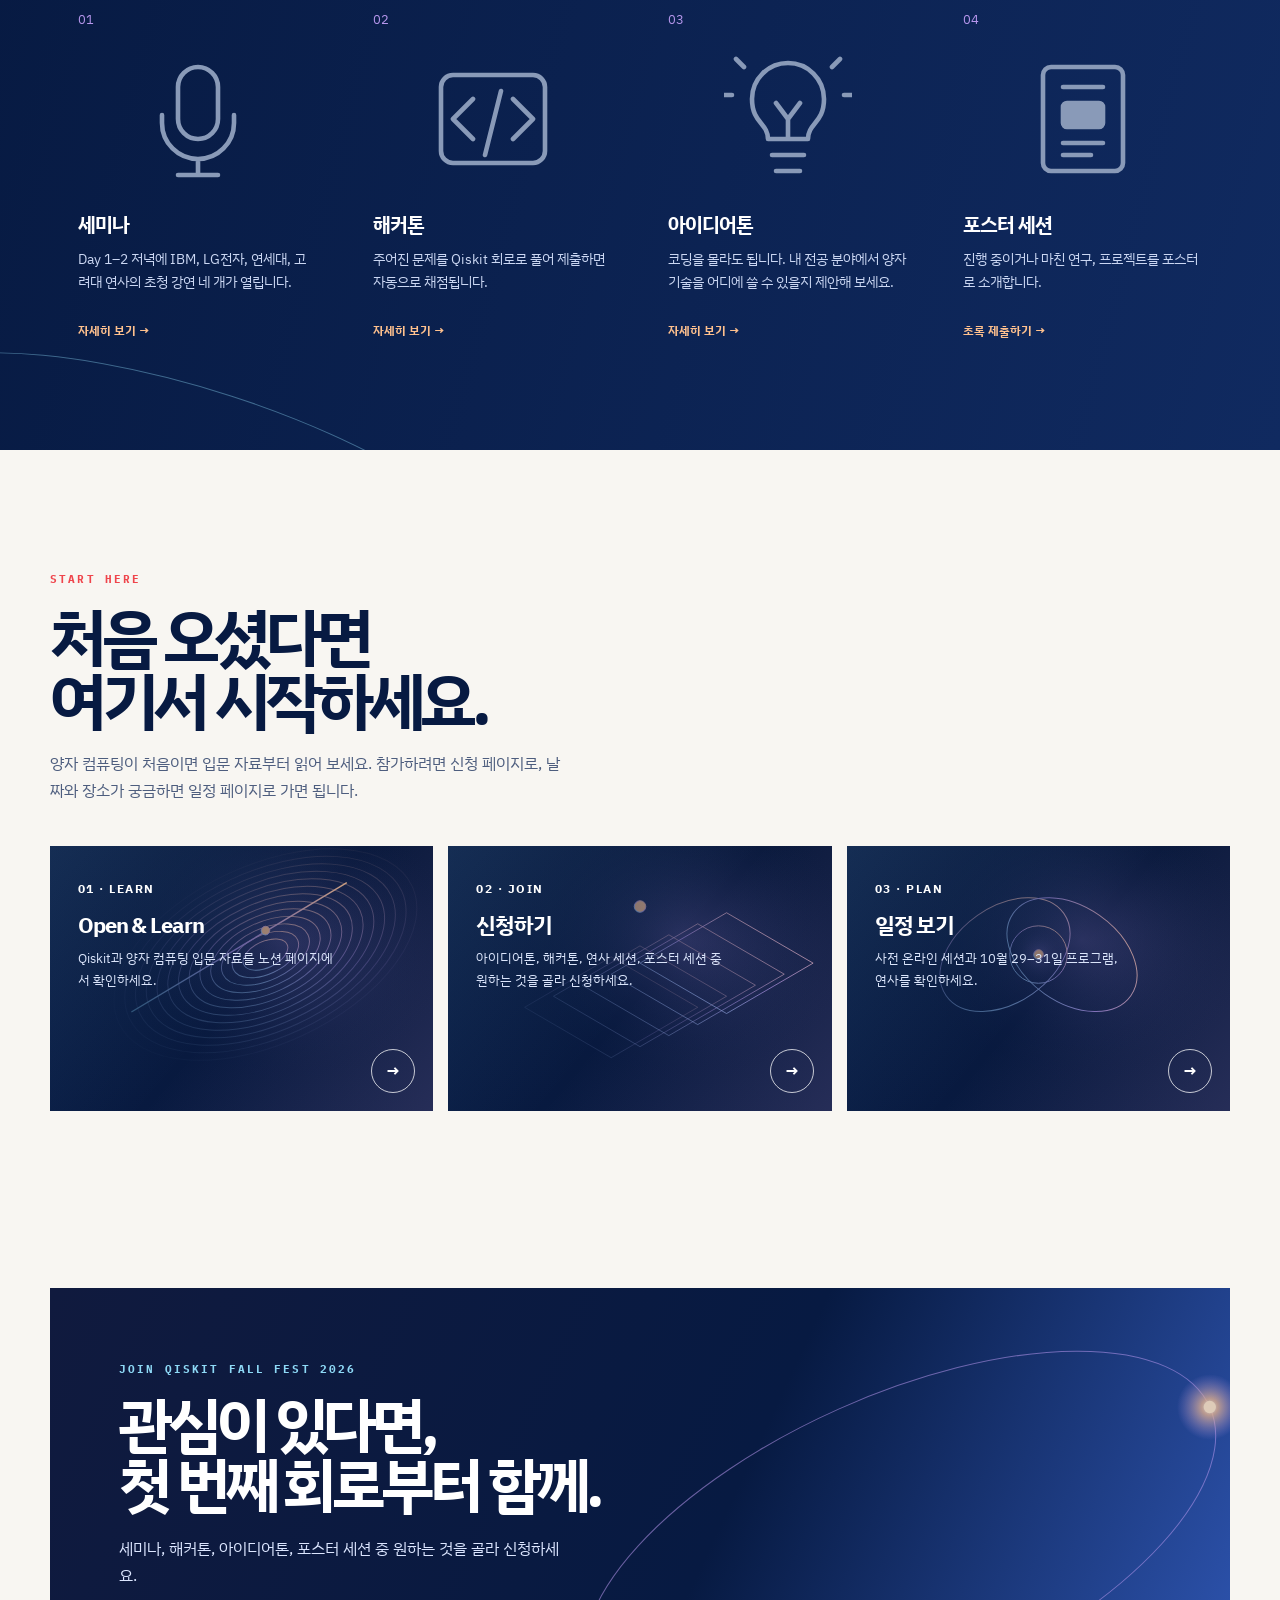
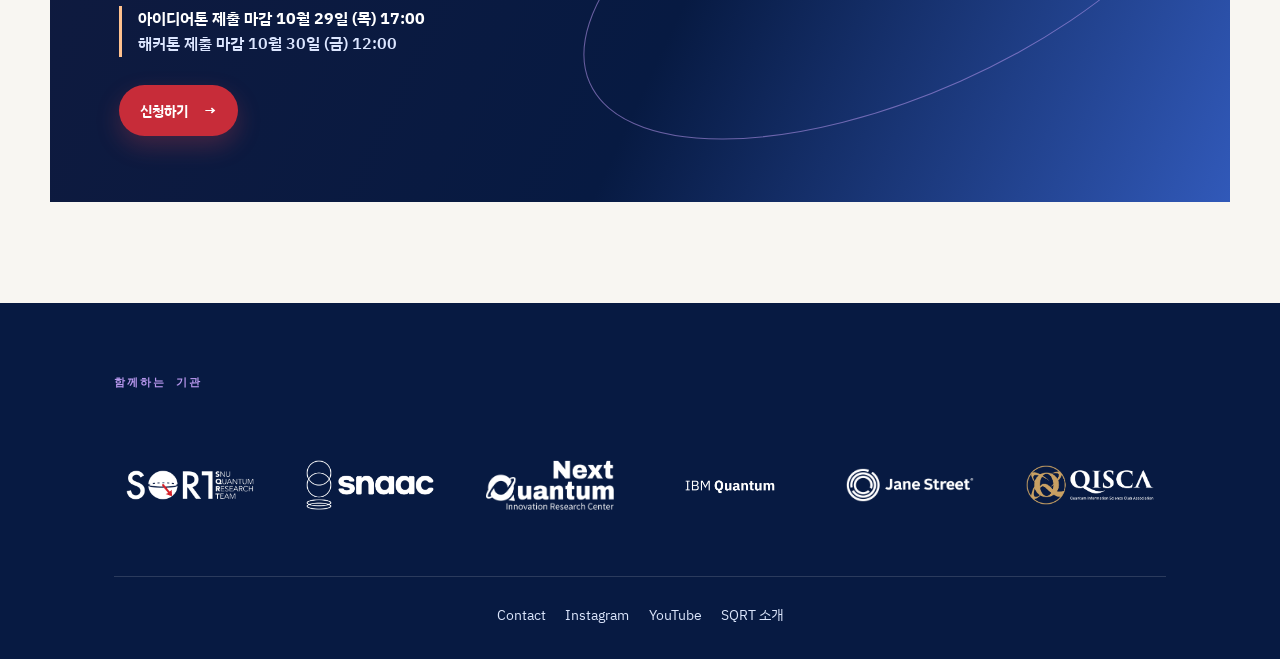
==== commit 25bdffee: "Home: restore the original closing headline Co-Authored-By: Claude Fable 5.1 <noreply@anthropic.com>" ====
--- a/index.html
+++ b/index.html
@@ -105,7 +105,7 @@
       <div class="event-cards"><a class="event-card event-card--one" href="https://app.notion.com/p/QISKIT-1-3f98a999eff180729aeac6d5452087d5?source=copy_link" target="_blank" rel="noopener"><span class="day-label">01 · LEARN</span><h3>Open &amp; Learn</h3><p><span data-kr>Qiskit과 양자 컴퓨팅 입문 자료를 노션 페이지에서 확인하세요.</span><span data-en>Read the Qiskit and quantum computing primer on our Notion page.</span></p><span class="go" aria-hidden="true">→</span></a><a class="event-card event-card--two" href="register.html"><span class="day-label">02 · JOIN</span><h3><span data-kr>신청하기</span><span data-en>Register</span></h3><p><span data-kr>아이디어톤, 해커톤, 연사 세션, 포스터 세션 중 원하는 것을 골라 신청하세요.</span><span data-en>Pick the Ideathon, Hackathon, speaker sessions, or poster session and sign up.</span></p><span class="go" aria-hidden="true">→</span></a><a class="event-card event-card--three" href="schedule.html"><span class="day-label">03 · PLAN</span><h3><span data-kr>일정 보기</span><span data-en>Schedule</span></h3><p><span data-kr>사전 온라인 세션과 10월 29–31일 프로그램, 연사를 확인하세요.</span><span data-en>See the pre-festival online sessions and the Oct 29–31 program with speakers.</span></p><span class="go" aria-hidden="true">→</span></a></div>
     </div></section>
 
-    <section class="shell"><div class="join" id="register"><svg class="join-orbit" viewBox="0 0 800 500" aria-hidden="true"><defs><radialGradient id="particle-glow"><stop stop-color="#fff4e5"/><stop offset=".25" stop-color="#ffc18e" stop-opacity=".8"/><stop offset="1" stop-color="#b797ed" stop-opacity="0"/></radialGradient></defs><ellipse cx="400" cy="250" rx="330" ry="145" transform="rotate(-24 400 250)" fill="none" stroke="#b797ed" stroke-opacity=".65"/><g class="orbit-particle"><circle r="32" fill="url(#particle-glow)"/><circle r="6" fill="#ffe3bf"/></g></svg><p class="eyebrow">Join Qiskit Fall Fest 2026</p><h2><span data-kr>관심이 생겼다면,<br>첫 회로를 같이 만들어 봐요.</span><span data-en>Curious?<br>Come build your first circuit with us.</span></h2><p><span data-kr>세미나, 해커톤, 아이디어톤, 포스터 세션 중 원하는 것을 골라 신청하세요.</span><span data-en>Pick a seminar, the hackathon, the ideathon, or the poster session, and sign up.</span></p><p style="max-width:460px;margin:-14px 0 28px;padding-left:16px;border-left:3px solid #ffc18e;color:#fff;font-weight:800;line-height:1.6"><span data-kr>아이디어톤 제출 마감 10월 29일 (목) 17:00<br><span style="font-weight:600;color:#dce6ff">해커톤 제출 마감 10월 30일 (금) 12:00</span></span><span data-en>Ideathon deadline Thu, Oct 29, 17:00 KST<br><span style="font-weight:600;color:#dce6ff">Hackathon deadline Fri, Oct 30, 12:00 KST</span></span></p><a class="pill pill--red" href="register.html"><span data-kr>신청하기</span><span data-en>Register</span> <b>→</b></a></div></section>
+    <section class="shell"><div class="join" id="register"><svg class="join-orbit" viewBox="0 0 800 500" aria-hidden="true"><defs><radialGradient id="particle-glow"><stop stop-color="#fff4e5"/><stop offset=".25" stop-color="#ffc18e" stop-opacity=".8"/><stop offset="1" stop-color="#b797ed" stop-opacity="0"/></radialGradient></defs><ellipse cx="400" cy="250" rx="330" ry="145" transform="rotate(-24 400 250)" fill="none" stroke="#b797ed" stroke-opacity=".65"/><g class="orbit-particle"><circle r="32" fill="url(#particle-glow)"/><circle r="6" fill="#ffe3bf"/></g></svg><p class="eyebrow">Join Qiskit Fall Fest 2026</p><h2><span data-kr>관심이 있다면,<br>첫 번째 회로부터 함께.</span><span data-en>Bring your curiosity.<br>Find your next step.</span></h2><p><span data-kr>세미나, 해커톤, 아이디어톤, 포스터 세션 중 원하는 것을 골라 신청하세요.</span><span data-en>Pick a seminar, the hackathon, the ideathon, or the poster session, and sign up.</span></p><p style="max-width:460px;margin:-14px 0 28px;padding-left:16px;border-left:3px solid #ffc18e;color:#fff;font-weight:800;line-height:1.6"><span data-kr>아이디어톤 제출 마감 10월 29일 (목) 17:00<br><span style="font-weight:600;color:#dce6ff">해커톤 제출 마감 10월 30일 (금) 12:00</span></span><span data-en>Ideathon deadline Thu, Oct 29, 17:00 KST<br><span style="font-weight:600;color:#dce6ff">Hackathon deadline Fri, Oct 30, 12:00 KST</span></span></p><a class="pill pill--red" href="register.html"><span data-kr>신청하기</span><span data-en>Register</span> <b>→</b></a></div></section>
   </main>
 <footer class="site-footer">
   <div class="wrap">
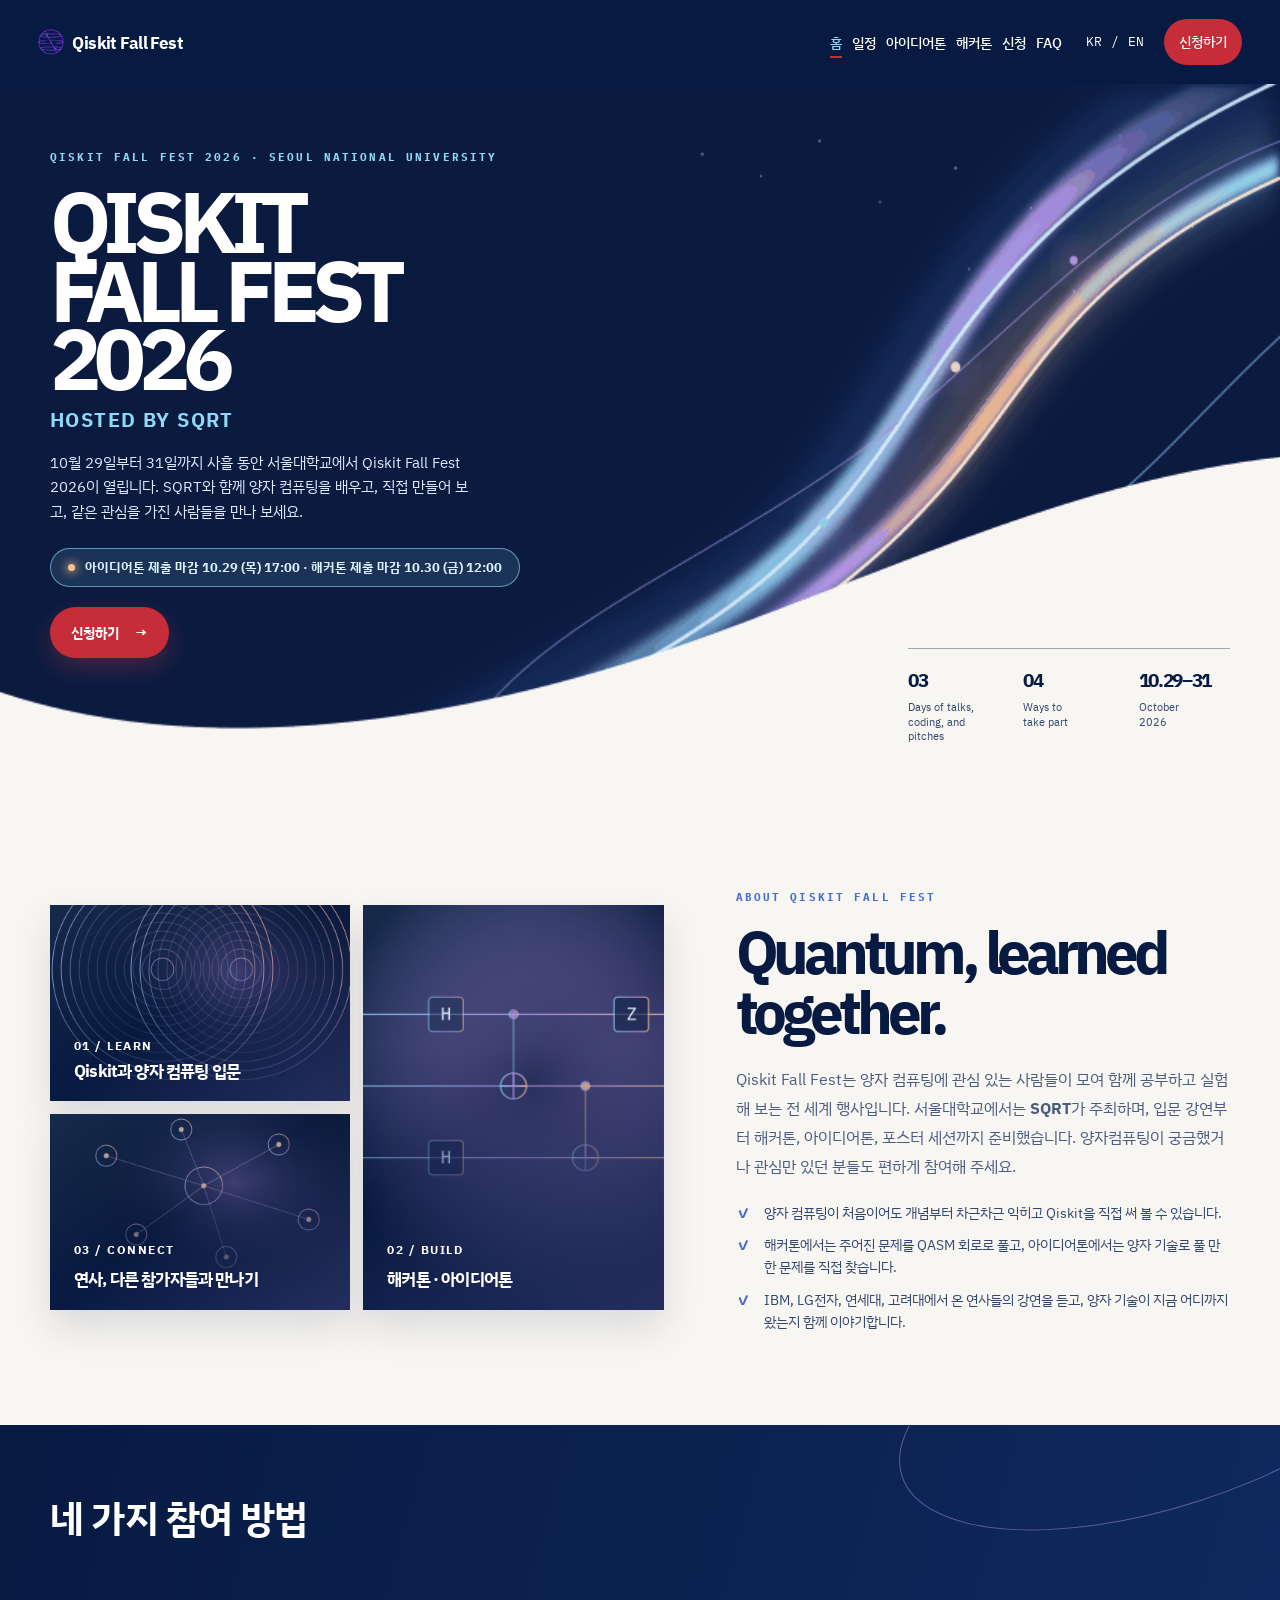
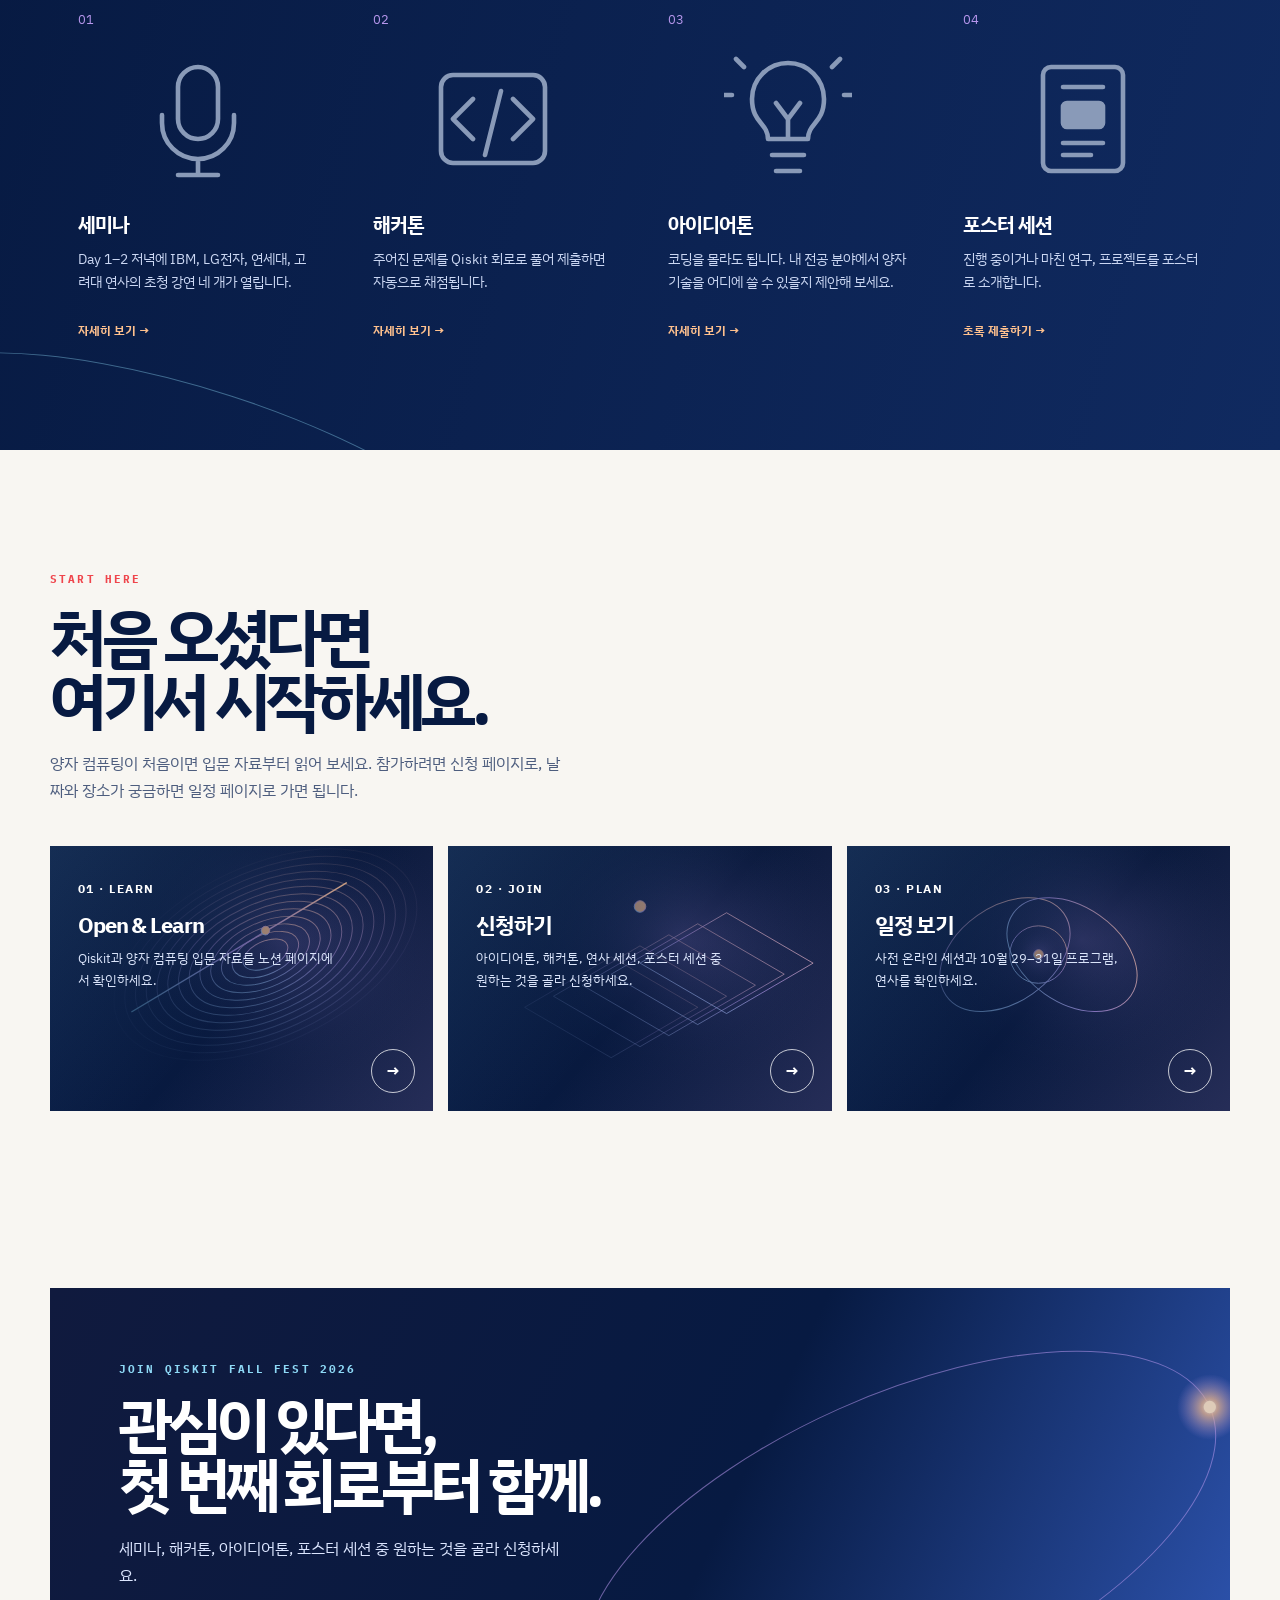
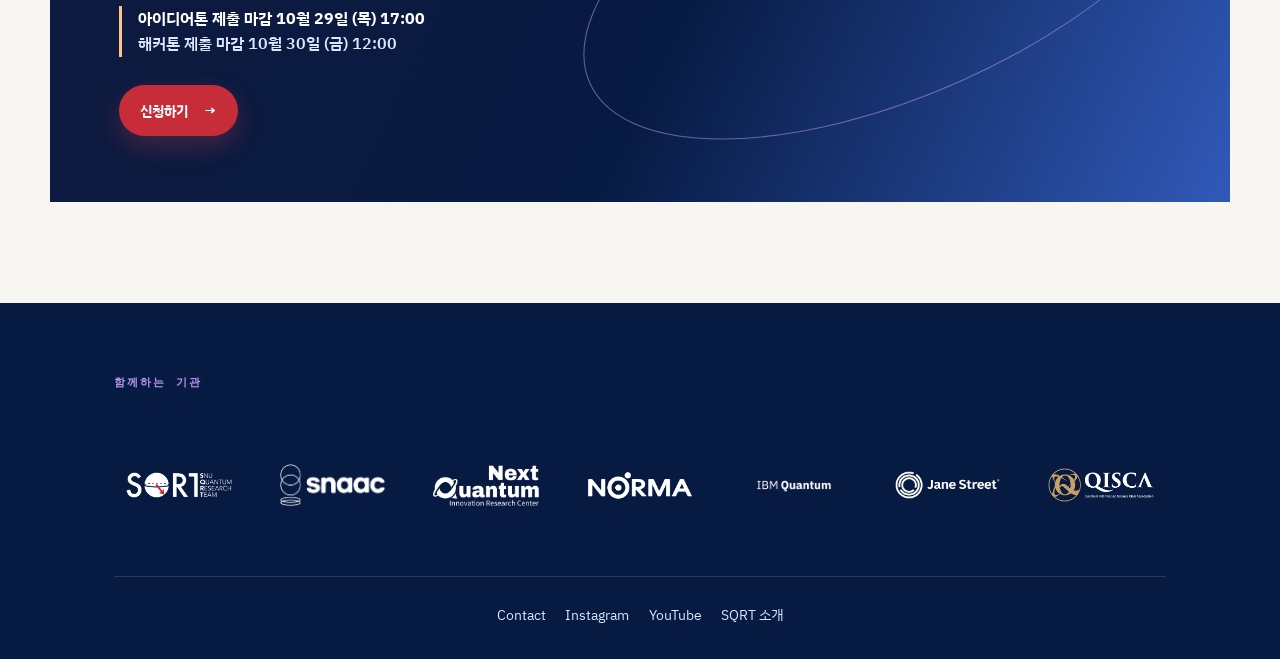
==== commit 1bfefdca: "Prizes on both track callouts and in the FAQ; Norma added to partners - Ideathon: 1st 1,000,000 / 2n" ====
--- a/index.html
+++ b/index.html
@@ -32,7 +32,7 @@
 <link rel="preconnect" href="https://fonts.gstatic.com" crossorigin>
 <link href="https://fonts.googleapis.com/css2?family=IBM+Plex+Sans:wght@400;500;600;700&family=IBM+Plex+Sans+KR:wght@400;500;600;700&family=IBM+Plex+Mono:wght@400;500&display=swap" rel="stylesheet">
 <link rel="stylesheet" href="assets/style.css?v=c713e26183e5" />
-<link rel="stylesheet" href="assets/reference-design.css?v=1a0a80a6299f">
+<link rel="stylesheet" href="assets/reference-design.css?v=a2546452fe24">
 <meta name="google-site-verification" content="VUSuBKBmLw0ICxtq2NHfwkCCopKJOEGQCqw4MlZgKZ0" />
 </head>
 <body class="reference-home">
@@ -113,6 +113,7 @@
 <a href="https://sites.google.com/view/sqrt-quantum" aria-label="SQRT"><img src="assets/partners/sqrt.png" alt="SQRT" width="800" height="192" loading="lazy"></a>
 <a href="https://snaac.co.kr/" aria-label="SNAAC"><img src="assets/partners/snaac.png" alt="SNAAC" loading="lazy"></a>
 <a href="https://nextquantum.snu.ac.kr/" aria-label="NextQuantum"><img src="assets/partners/irc.png" alt="NextQuantum" loading="lazy"></a>
+<a href="https://www.norma.co.kr/" aria-label="Norma"><img src="assets/partners/norma.png" alt="Norma" loading="lazy"></a>
 <a href="https://quantum.ibm.com/" aria-label="IBM Quantum"><img src="assets/partners/ibm-quantum.png" alt="IBM Quantum" loading="lazy"></a>
 <a href="https://www.janestreet.com/" aria-label="Jane Street"><img src="assets/partners/jane-street.png" alt="Jane Street" loading="lazy"></a>
 <a href="https://qisca.org/" aria-label="QISCA"><img src="assets/partners/qisca.png" alt="QISCA" loading="lazy"></a>
--- a/assets/reference-design.css
+++ b/assets/reference-design.css
@@ -82,13 +82,13 @@
 body.reference-home .join-orbit { z-index:0; }
 body.reference-home .site-footer { background:#071a42; color:#dbe5fb; padding:64px 0 32px; }
 body.reference-home .partner-section>.eyebrow { color:#b797ed; text-align:center; }
-body.reference-home .partner-logos { display:grid; grid-template-columns:repeat(6,minmax(0,1fr)); gap:28px; align-items:center; padding:46px 0; }
+body.reference-home .partner-logos { display:grid; grid-template-columns:repeat(7,minmax(0,1fr)); gap:24px; align-items:center; padding:46px 0; }
 body.reference-home .partner-logos a { display:flex; flex-direction:column; align-items:center; justify-content:center; min-height:90px; gap:10px; padding:12px; }
 body.reference-home .partner-logos img { width:100%; height:62px; object-fit:contain; }
 body.reference-home .partner-logos a[aria-label="SNAAC"] img { max-width:152px; }
 body.reference-home .partner-logos span { font-size:.65rem; text-align:center; color:#c5cee1; }
 body.reference-home .footer-links { justify-content:center; border-top:1px solid #ffffff25; padding-top:26px; }
-@media(max-width:900px) { body.reference-home .partner-logos { grid-template-columns:repeat(3,minmax(0,1fr)); gap:24px; } }
+@media(max-width:900px) { body.reference-home .partner-logos { grid-template-columns:repeat(4,minmax(0,1fr)); gap:24px; } }
 @media(max-width:600px) { body.reference-home .partner-logos { grid-template-columns:1fr 1fr; gap:20px; } body.reference-home .partner-logos img { height:48px; } body.reference-home .join-orbit { width:135%; right:-48%; opacity:.45; } }
 body.reference-home .site-footer .wrap { display:block; }
 
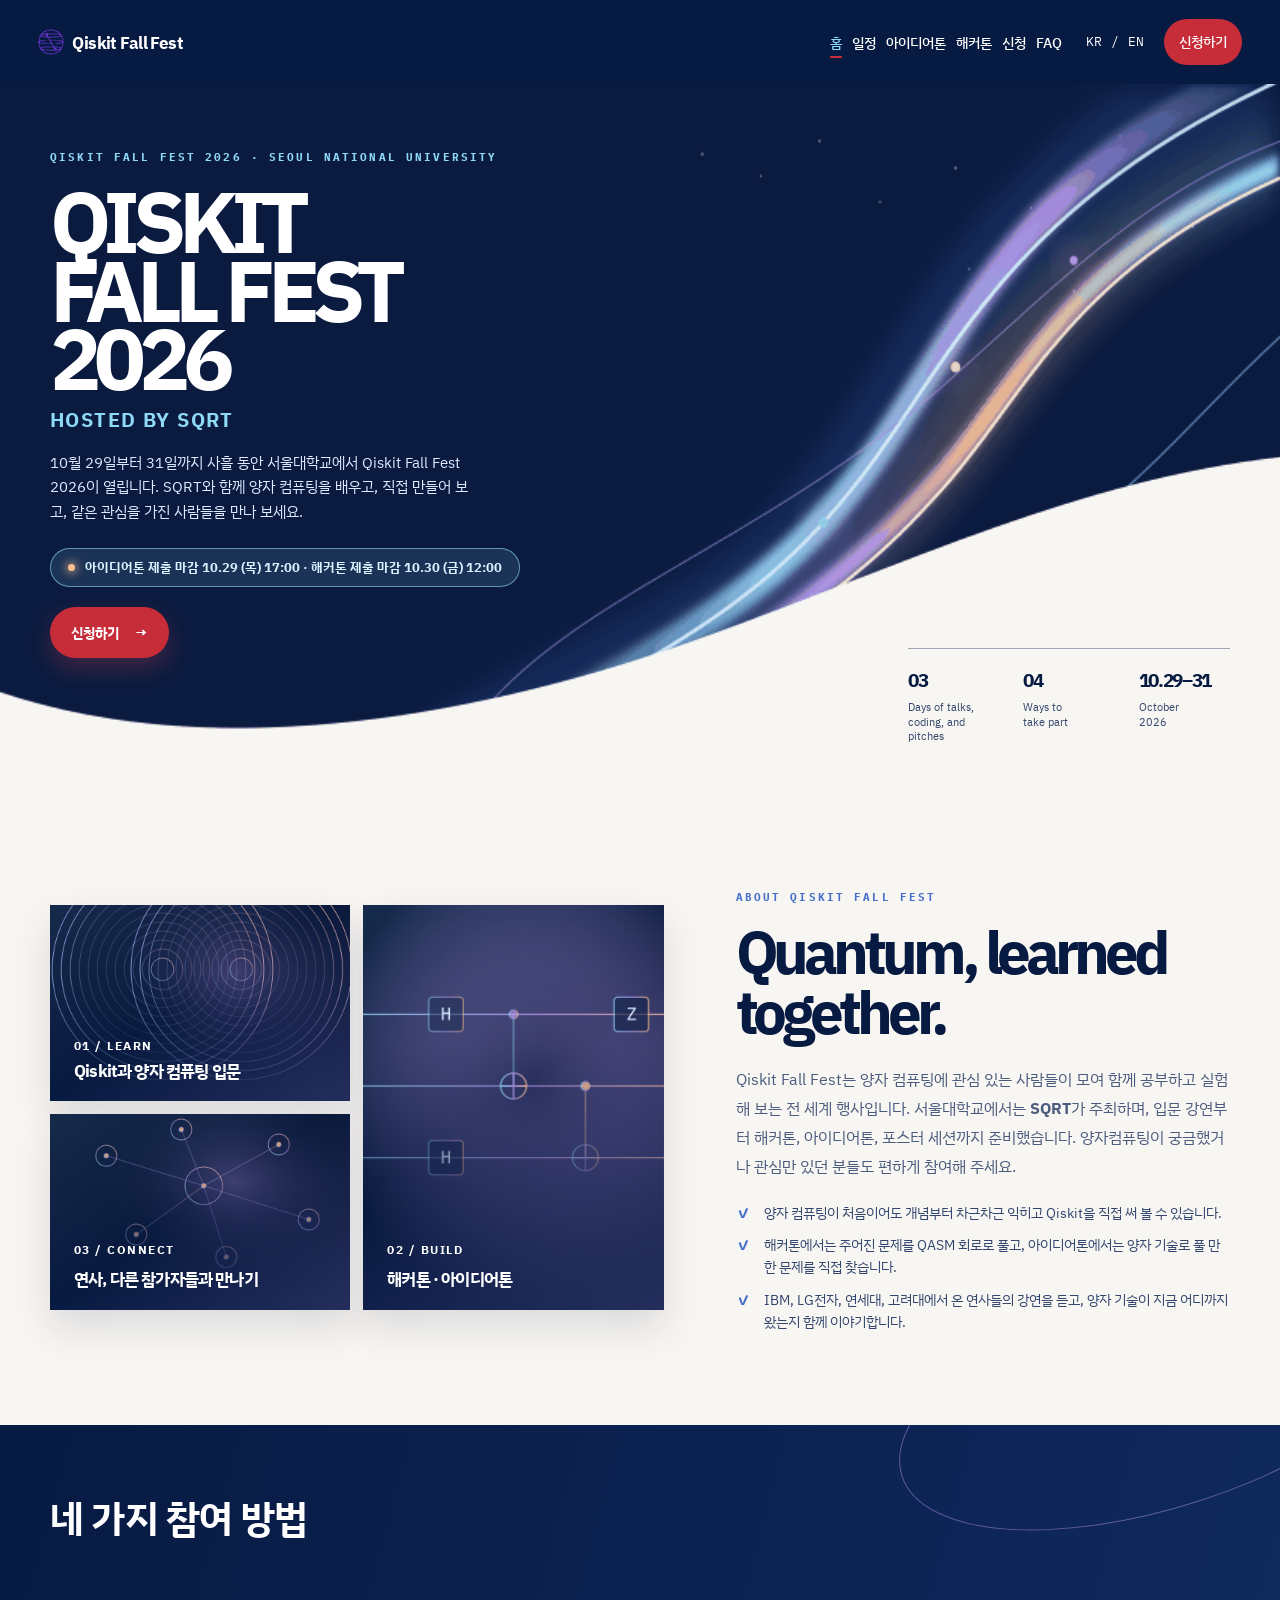
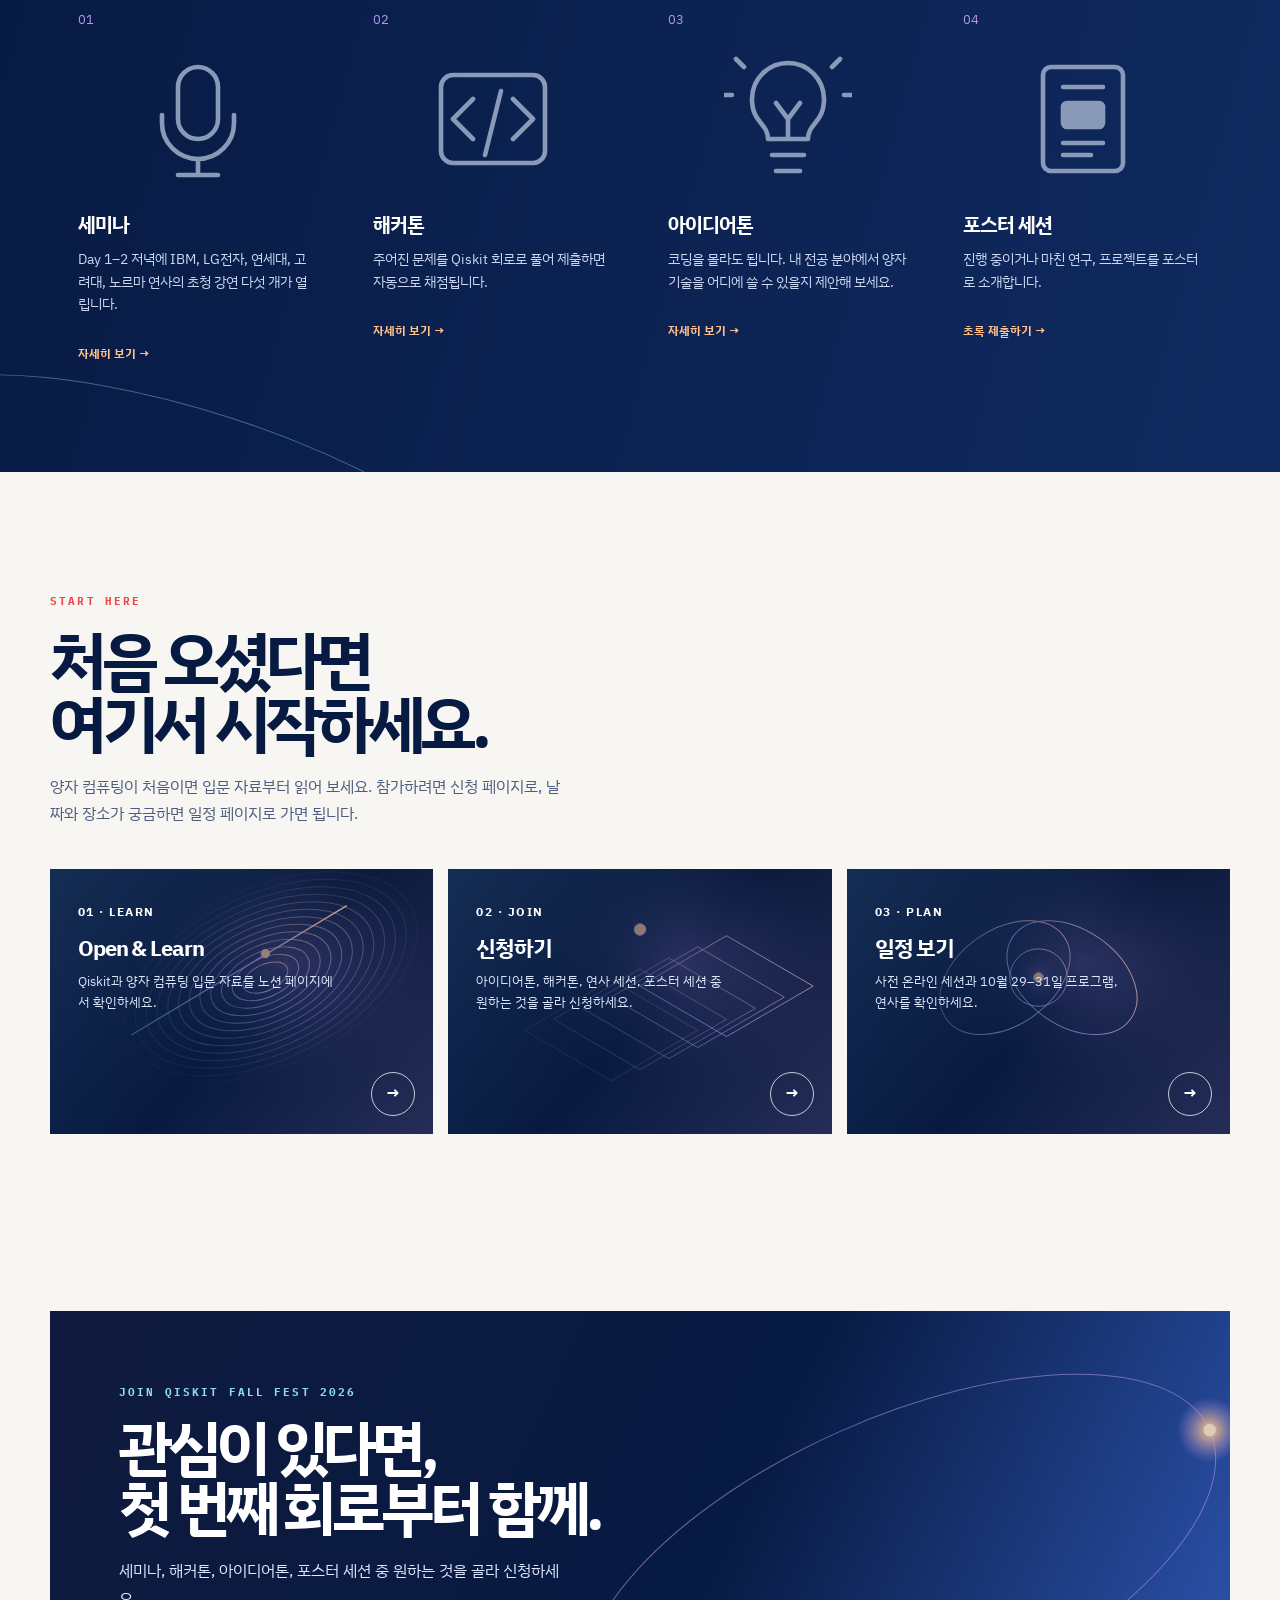
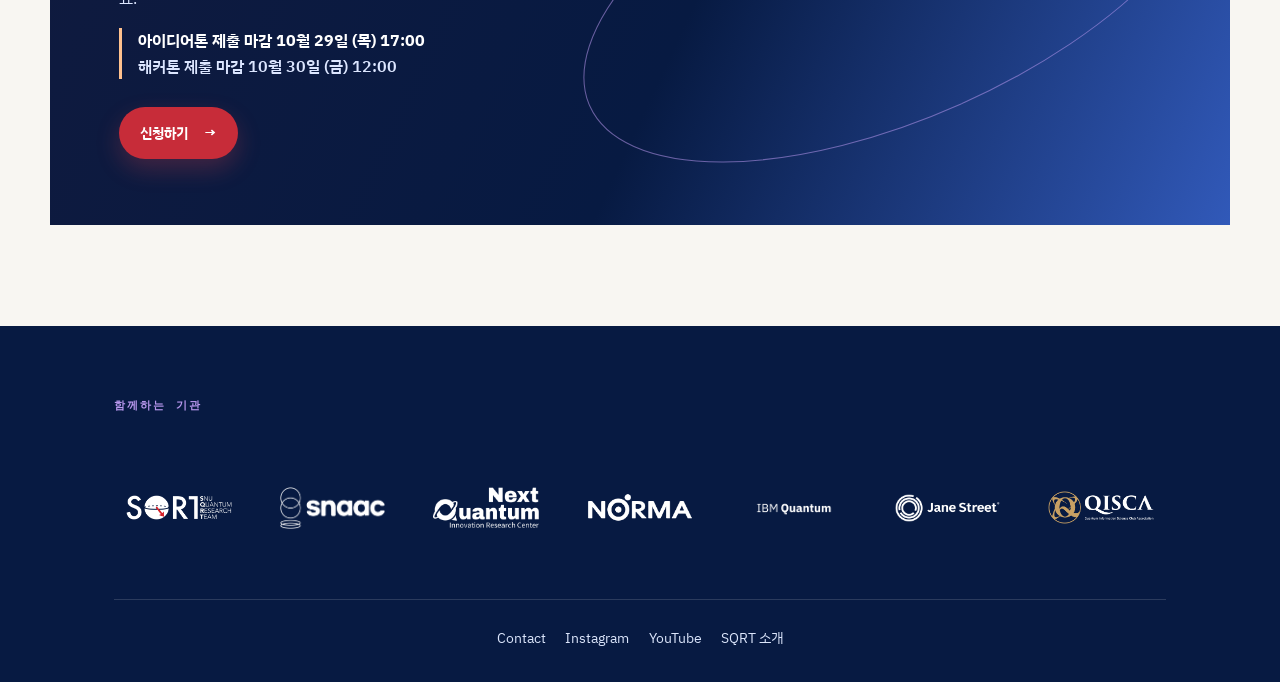
==== commit 5ac69a9b: "Schedule: Norma invited talk on Oct 30, 19:50-20:20 Co-Authored-By: Claude Opus 5.5 <noreply@anthrop" ====
--- a/index.html
+++ b/index.html
@@ -4,26 +4,27 @@
 <meta charset="utf-8" />
 <meta name="viewport" content="width=device-width, initial-scale=1" />
 <script>(function(){try{var l=localStorage.getItem('qff-lang')||'kr';document.documentElement.setAttribute('data-lang',l);}catch(e){}})();</script>
-<title>Qiskit Fall Fest 2026 at Seoul National University | QFF SNU</title>
-<meta name="description" content="서울대학교 Qiskit Fall Fest 2026 (2026년 10월 29–31일, SQRT 주관). 양자컴퓨팅 세미나, 해커톤, 아이디어톤, 포스터 세션. IBM Quantum·SNAAC·NextQuantum·Jane Street·QISCA와 함께합니다.">
+<title>QFF SNU 2026 · Qiskit Fall Fest at Seoul National University</title>
+<meta name="description" content="서울대학교 Qiskit Fall Fest 2026 (2026년 10월 29–31일, SQRT 주관). 양자컴퓨팅 세미나, 해커톤, 아이디어톤, 포스터 세션. SNAAC·NextQuantum·Norma·IBM Quantum·Jane Street·QISCA와 함께합니다.">
 <link rel="canonical" href="https://snuquantums.github.io/snu-qff2026/">
 <!-- seo:start -->
 <meta property="og:type" content="website">
-<meta property="og:site_name" content="Qiskit Fall Fest 2026 @ SNU">
+<meta property="og:site_name" content="QFF SNU 2026">
 <meta property="og:locale" content="ko_KR">
 <meta property="og:locale:alternate" content="en_US">
-<meta property="og:title" content="Qiskit Fall Fest 2026 at Seoul National University | QFF SNU">
-<meta property="og:description" content="서울대학교 Qiskit Fall Fest 2026 (2026년 10월 29–31일, SQRT 주관). 양자컴퓨팅 세미나, 해커톤, 아이디어톤, 포스터 세션. IBM Quantum·SNAAC·NextQuantum·Jane Street·QISCA와 함께합니다.">
+<meta property="og:title" content="QFF SNU 2026 · Qiskit Fall Fest at Seoul National University">
+<meta property="og:description" content="서울대학교 Qiskit Fall Fest 2026 (2026년 10월 29–31일, SQRT 주관). 양자컴퓨팅 세미나, 해커톤, 아이디어톤, 포스터 세션. SNAAC·NextQuantum·Norma·IBM Quantum·Jane Street·QISCA와 함께합니다.">
 <meta property="og:url" content="https://snuquantums.github.io/snu-qff2026/">
 <meta property="og:image" content="https://snuquantums.github.io/snu-qff2026/assets/og-card.jpg">
 <meta property="og:image:width" content="1200">
 <meta property="og:image:height" content="630">
 <meta property="og:image:alt" content="Qiskit Fall Fest 2026 at Seoul National University, October 29–31, hosted by SQRT">
 <meta name="twitter:card" content="summary_large_image">
-<meta name="twitter:title" content="Qiskit Fall Fest 2026 at Seoul National University | QFF SNU">
-<meta name="twitter:description" content="서울대학교 Qiskit Fall Fest 2026 (2026년 10월 29–31일, SQRT 주관). 양자컴퓨팅 세미나, 해커톤, 아이디어톤, 포스터 세션. IBM Quantum·SNAAC·NextQuantum·Jane Street·QISCA와 함께합니다.">
+<meta name="twitter:title" content="QFF SNU 2026 · Qiskit Fall Fest at Seoul National University">
+<meta name="twitter:description" content="서울대학교 Qiskit Fall Fest 2026 (2026년 10월 29–31일, SQRT 주관). 양자컴퓨팅 세미나, 해커톤, 아이디어톤, 포스터 세션. SNAAC·NextQuantum·Norma·IBM Quantum·Jane Street·QISCA와 함께합니다.">
 <meta name="twitter:image" content="https://snuquantums.github.io/snu-qff2026/assets/og-card.jpg">
-<script type="application/ld+json">{"@context": "https://schema.org", "@type": "Event", "name": "Qiskit Fall Fest 2026 @ Seoul National University", "alternateName": "서울대학교 Qiskit Fall Fest 2026", "description": "서울대학교 Qiskit Fall Fest 2026 (2026년 10월 29–31일, SQRT 주관). 양자컴퓨팅 세미나, 해커톤, 아이디어톤, 포스터 세션. IBM Quantum·SNAAC·NextQuantum·Jane Street·QISCA와 함께합니다.", "startDate": "2026-10-29T17:30:00+09:00", "endDate": "2026-10-31T21:00:00+09:00", "eventStatus": "https://schema.org/EventScheduled", "eventAttendanceMode": "https://schema.org/OfflineEventAttendanceMode", "inLanguage": ["ko", "en"], "image": ["https://snuquantums.github.io/snu-qff2026/assets/og-card.jpg"], "url": "https://snuquantums.github.io/snu-qff2026/", "isAccessibleForFree": true, "location": {"@type": "Place", "name": "서울대학교 관악캠퍼스 28동", "address": {"@type": "PostalAddress", "streetAddress": "관악로 1", "addressLocality": "관악구", "addressRegion": "서울특별시", "postalCode": "08826", "addressCountry": "KR"}}, "organizer": {"@type": "Organization", "name": "SQRT (SNU Quantum Research Team)", "url": "https://sites.google.com/view/sqrt-quantum", "email": "snuquantums@gmail.com"}, "sponsor": [{"@type": "Organization", "name": "SNAAC"}, {"@type": "Organization", "name": "NextQuantum"}, {"@type": "Organization", "name": "IBM Quantum"}, {"@type": "Organization", "name": "Jane Street"}, {"@type": "Organization", "name": "QISCA"}], "offers": {"@type": "Offer", "url": "https://snuquantums.github.io/snu-qff2026/register.html", "price": "0", "priceCurrency": "KRW", "availability": "https://schema.org/InStock", "validFrom": "2026-10-16T00:00:00+09:00"}, "subEvent": [{"@type": "Event", "name": "아이디어톤 (Ideathon)", "startDate": "2026-10-16", "endDate": "2026-10-31", "url": "https://snuquantums.github.io/snu-qff2026/ideathon.html", "location": {"@type": "Place", "name": "서울대학교 관악캠퍼스 28동 103호"}}, {"@type": "Event", "name": "해커톤 (Hackathon)", "startDate": "2026-10-22T22:00:00+09:00", "endDate": "2026-10-30T12:00:00+09:00", "url": "https://snuquantums.github.io/snu-qff2026/hackathon.html", "location": {"@type": "Place", "name": "서울대학교 관악캠퍼스 28동 101호"}}]}</script>
+<script type="application/ld+json">{"@context":"https://schema.org","@type":"WebSite","name":"QFF SNU 2026","alternateName":["Qiskit Fall Fest 2026 @ SNU","서울대학교 Qiskit Fall Fest 2026"],"url":"https://snuquantums.github.io/snu-qff2026/"}</script>
+<script type="application/ld+json">{"@context": "https://schema.org", "@type": "Event", "name": "Qiskit Fall Fest 2026 @ Seoul National University", "alternateName": "서울대학교 Qiskit Fall Fest 2026", "description": "서울대학교 Qiskit Fall Fest 2026 (2026년 10월 29–31일, SQRT 주관). 양자컴퓨팅 세미나, 해커톤, 아이디어톤, 포스터 세션. SNAAC·NextQuantum·Norma·IBM Quantum·Jane Street·QISCA와 함께합니다.", "startDate": "2026-10-29T17:30:00+09:00", "endDate": "2026-10-31T21:00:00+09:00", "eventStatus": "https://schema.org/EventScheduled", "eventAttendanceMode": "https://schema.org/OfflineEventAttendanceMode", "inLanguage": ["ko", "en"], "image": ["https://snuquantums.github.io/snu-qff2026/assets/og-card.jpg"], "url": "https://snuquantums.github.io/snu-qff2026/", "isAccessibleForFree": true, "location": {"@type": "Place", "name": "서울대학교 관악캠퍼스 28동", "address": {"@type": "PostalAddress", "streetAddress": "관악로 1", "addressLocality": "관악구", "addressRegion": "서울특별시", "postalCode": "08826", "addressCountry": "KR"}}, "organizer": {"@type": "Organization", "name": "SQRT (SNU Quantum Research Team)", "url": "https://sites.google.com/view/sqrt-quantum", "email": "snuquantums@gmail.com"}, "sponsor": [{"@type": "Organization", "name": "SNAAC"}, {"@type": "Organization", "name": "NextQuantum"}, {"@type": "Organization", "name": "IBM Quantum"}, {"@type": "Organization", "name": "Jane Street"}, {"@type": "Organization", "name": "QISCA"}], "offers": {"@type": "Offer", "url": "https://snuquantums.github.io/snu-qff2026/register.html", "price": "0", "priceCurrency": "KRW", "availability": "https://schema.org/InStock", "validFrom": "2026-10-16T00:00:00+09:00"}, "subEvent": [{"@type": "Event", "name": "아이디어톤 (Ideathon)", "startDate": "2026-10-16", "endDate": "2026-10-31", "url": "https://snuquantums.github.io/snu-qff2026/ideathon.html", "location": {"@type": "Place", "name": "서울대학교 관악캠퍼스 28동 103호"}}, {"@type": "Event", "name": "해커톤 (Hackathon)", "startDate": "2026-10-22T22:00:00+09:00", "endDate": "2026-10-30T12:00:00+09:00", "url": "https://snuquantums.github.io/snu-qff2026/hackathon.html", "location": {"@type": "Place", "name": "서울대학교 관악캠퍼스 28동 101호"}}]}</script>
 <!-- Naver Search Advisor: paste the verification tag here, e.g.
      <meta name="naver-site-verification" content="..."> -->
 <!-- seo:end -->
@@ -100,7 +101,7 @@
       <div class="about-copy"><p class="eyebrow">About Qiskit Fall Fest</p><h2>Quantum, learned<br>together.</h2><p><span data-kr>Qiskit Fall Fest는 양자 컴퓨팅에 관심 있는 사람들이 모여 함께 공부하고 실험해 보는 전 세계 행사입니다. 서울대학교에서는 <b>SQRT</b>가 주최하며, 입문 강연부터 해커톤, 아이디어톤, 포스터 세션까지 준비했습니다. 양자컴퓨팅이 궁금했거나 관심만 있던 분들도 편하게 참여해 주세요.</span><span data-en>Qiskit Fall Fest is a worldwide series of events where people interested in quantum computing learn and experiment together. At SNU it's run by <b>SQRT</b>, with intro talks, a hackathon, an ideathon, and a poster session. If you've only been curious so far, this is a good place to actually try it.</span></p><ul class="experience-list"><li><span data-kr>양자 컴퓨팅이 처음이어도 개념부터 차근차근 익히고 Qiskit을 직접 써 볼 수 있습니다.</span><span data-en>New to quantum computing? You'll start with the basics and get hands-on with Qiskit.</span></li><li><span data-kr>해커톤에서는 주어진 문제를 QASM 회로로 풀고, 아이디어톤에서는 양자 기술로 풀 만한 문제를 직접 찾습니다.</span><span data-en>In the hackathon you solve a problem with a QASM circuit. In the ideathon you find a problem worth solving with quantum technology.</span></li><li><span data-kr>IBM, LG전자, 연세대, 고려대에서 온 연사들의 강연을 듣고, 양자 기술이 지금 어디까지 왔는지 함께 이야기합니다.</span><span data-en>Hear from speakers at IBM, LG Electronics, Yonsei, and Korea University about where quantum technology stands today.</span></li></ul></div>
     </div></section>
 
-<section class="program" id="program"><div class="shell"><h2 class="program-heading"><span data-kr>네 가지 참여 방법</span><span data-en>Four ways to take part</span></h2><div class="program-grid"><article class="program-item"><span class="program-number">01</span><span class="program-art icon-art" style="mask-image:url(assets/icons/speakers.svg);-webkit-mask-image:url(assets/icons/speakers.svg)" aria-hidden="true"></span><h3><span data-kr>세미나</span><span data-en>Seminar</span></h3><p><span data-kr>Day 1–2 저녁에 IBM, LG전자, 연세대, 고려대 연사의 초청 강연 네 개가 열립니다.</span><span data-en>Four invited talks on the Day 1 and Day 2 evenings, from IBM, LG Electronics, Yonsei, and Korea University.</span></p><a href="schedule.html#day-1"><span data-kr>자세히 보기</span><span data-en>Learn more</span> →</a></article><article class="program-item"><span class="program-number">02</span><span class="program-art icon-art" style="mask-image:url(assets/icons/hackathon.svg);-webkit-mask-image:url(assets/icons/hackathon.svg)" aria-hidden="true"></span><h3><span data-kr>해커톤</span><span data-en>Hackathon</span></h3><p><span data-kr>주어진 문제를 Qiskit 회로로 풀어 제출하면 자동으로 채점됩니다.</span><span data-en>Solve the problem with a Qiskit circuit and submit it. Grading is automatic.</span></p><a href="hackathon.html"><span data-kr>자세히 보기</span><span data-en>Learn more</span> →</a></article><article class="program-item"><span class="program-number">03</span><span class="program-art icon-art" style="mask-image:url(assets/icons/idea.svg);-webkit-mask-image:url(assets/icons/idea.svg)" aria-hidden="true"></span><h3><span data-kr>아이디어톤</span><span data-en>Ideathon</span></h3><p><span data-kr>코딩을 몰라도 됩니다. 내 전공 분야에서 양자 기술을 어디에 쓸 수 있을지 제안해 보세요.</span><span data-en>No coding needed. Pitch how quantum technology could be used in your own field.</span></p><a href="ideathon.html"><span data-kr>자세히 보기</span><span data-en>Learn more</span> →</a></article><article class="program-item"><span class="program-number">04</span><span class="program-art icon-art" style="mask-image:url(assets/icons/posters.svg);-webkit-mask-image:url(assets/icons/posters.svg)" aria-hidden="true"></span><h3><span data-kr>포스터 세션</span><span data-en>Poster Session</span></h3><p><span data-kr>진행 중이거나 마친 연구, 프로젝트를 포스터로 소개합니다.</span><span data-en>Present research or a project you've worked on as a poster.</span></p><a href="register.html#poster"><span data-kr>초록 제출하기</span><span data-en>Submit an abstract</span> →</a></article></div></div></section>    <section class="festival" id="start"><div class="shell">
+<section class="program" id="program"><div class="shell"><h2 class="program-heading"><span data-kr>네 가지 참여 방법</span><span data-en>Four ways to take part</span></h2><div class="program-grid"><article class="program-item"><span class="program-number">01</span><span class="program-art icon-art" style="mask-image:url(assets/icons/speakers.svg);-webkit-mask-image:url(assets/icons/speakers.svg)" aria-hidden="true"></span><h3><span data-kr>세미나</span><span data-en>Seminar</span></h3><p><span data-kr>Day 1–2 저녁에 IBM, LG전자, 연세대, 고려대, 노르마 연사의 초청 강연 다섯 개가 열립니다.</span><span data-en>Five invited talks on the Day 1 and Day 2 evenings, from IBM, LG Electronics, Yonsei, Korea University, and Norma.</span></p><a href="schedule.html#day-1"><span data-kr>자세히 보기</span><span data-en>Learn more</span> →</a></article><article class="program-item"><span class="program-number">02</span><span class="program-art icon-art" style="mask-image:url(assets/icons/hackathon.svg);-webkit-mask-image:url(assets/icons/hackathon.svg)" aria-hidden="true"></span><h3><span data-kr>해커톤</span><span data-en>Hackathon</span></h3><p><span data-kr>주어진 문제를 Qiskit 회로로 풀어 제출하면 자동으로 채점됩니다.</span><span data-en>Solve the problem with a Qiskit circuit and submit it. Grading is automatic.</span></p><a href="hackathon.html"><span data-kr>자세히 보기</span><span data-en>Learn more</span> →</a></article><article class="program-item"><span class="program-number">03</span><span class="program-art icon-art" style="mask-image:url(assets/icons/idea.svg);-webkit-mask-image:url(assets/icons/idea.svg)" aria-hidden="true"></span><h3><span data-kr>아이디어톤</span><span data-en>Ideathon</span></h3><p><span data-kr>코딩을 몰라도 됩니다. 내 전공 분야에서 양자 기술을 어디에 쓸 수 있을지 제안해 보세요.</span><span data-en>No coding needed. Pitch how quantum technology could be used in your own field.</span></p><a href="ideathon.html"><span data-kr>자세히 보기</span><span data-en>Learn more</span> →</a></article><article class="program-item"><span class="program-number">04</span><span class="program-art icon-art" style="mask-image:url(assets/icons/posters.svg);-webkit-mask-image:url(assets/icons/posters.svg)" aria-hidden="true"></span><h3><span data-kr>포스터 세션</span><span data-en>Poster Session</span></h3><p><span data-kr>진행 중이거나 마친 연구, 프로젝트를 포스터로 소개합니다.</span><span data-en>Present research or a project you've worked on as a poster.</span></p><a href="register.html#poster"><span data-kr>초록 제출하기</span><span data-en>Submit an abstract</span> →</a></article></div></div></section>    <section class="festival" id="start"><div class="shell">
       <div class="event-head"><div class="event-title"><p class="eyebrow">Start here</p><h2><span data-kr>처음 오셨다면<br>여기서 시작하세요.</span><span data-en>New here?<br>Start with these.</span></h2><p><span data-kr>양자 컴퓨팅이 처음이면 입문 자료부터 읽어 보세요. 참가하려면 신청 페이지로, 날짜와 장소가 궁금하면 일정 페이지로 가면 됩니다.</span><span data-en>If quantum is new to you, read the primer first. To take part, go to Register. For dates and rooms, see the Schedule.</span></p></div></div>
       <div class="event-cards"><a class="event-card event-card--one" href="https://app.notion.com/p/QISKIT-1-3f98a999eff180729aeac6d5452087d5?source=copy_link" target="_blank" rel="noopener"><span class="day-label">01 · LEARN</span><h3>Open &amp; Learn</h3><p><span data-kr>Qiskit과 양자 컴퓨팅 입문 자료를 노션 페이지에서 확인하세요.</span><span data-en>Read the Qiskit and quantum computing primer on our Notion page.</span></p><span class="go" aria-hidden="true">→</span></a><a class="event-card event-card--two" href="register.html"><span class="day-label">02 · JOIN</span><h3><span data-kr>신청하기</span><span data-en>Register</span></h3><p><span data-kr>아이디어톤, 해커톤, 연사 세션, 포스터 세션 중 원하는 것을 골라 신청하세요.</span><span data-en>Pick the Ideathon, Hackathon, speaker sessions, or poster session and sign up.</span></p><span class="go" aria-hidden="true">→</span></a><a class="event-card event-card--three" href="schedule.html"><span class="day-label">03 · PLAN</span><h3><span data-kr>일정 보기</span><span data-en>Schedule</span></h3><p><span data-kr>사전 온라인 세션과 10월 29–31일 프로그램, 연사를 확인하세요.</span><span data-en>See the pre-festival online sessions and the Oct 29–31 program with speakers.</span></p><span class="go" aria-hidden="true">→</span></a></div>
     </div></section>
